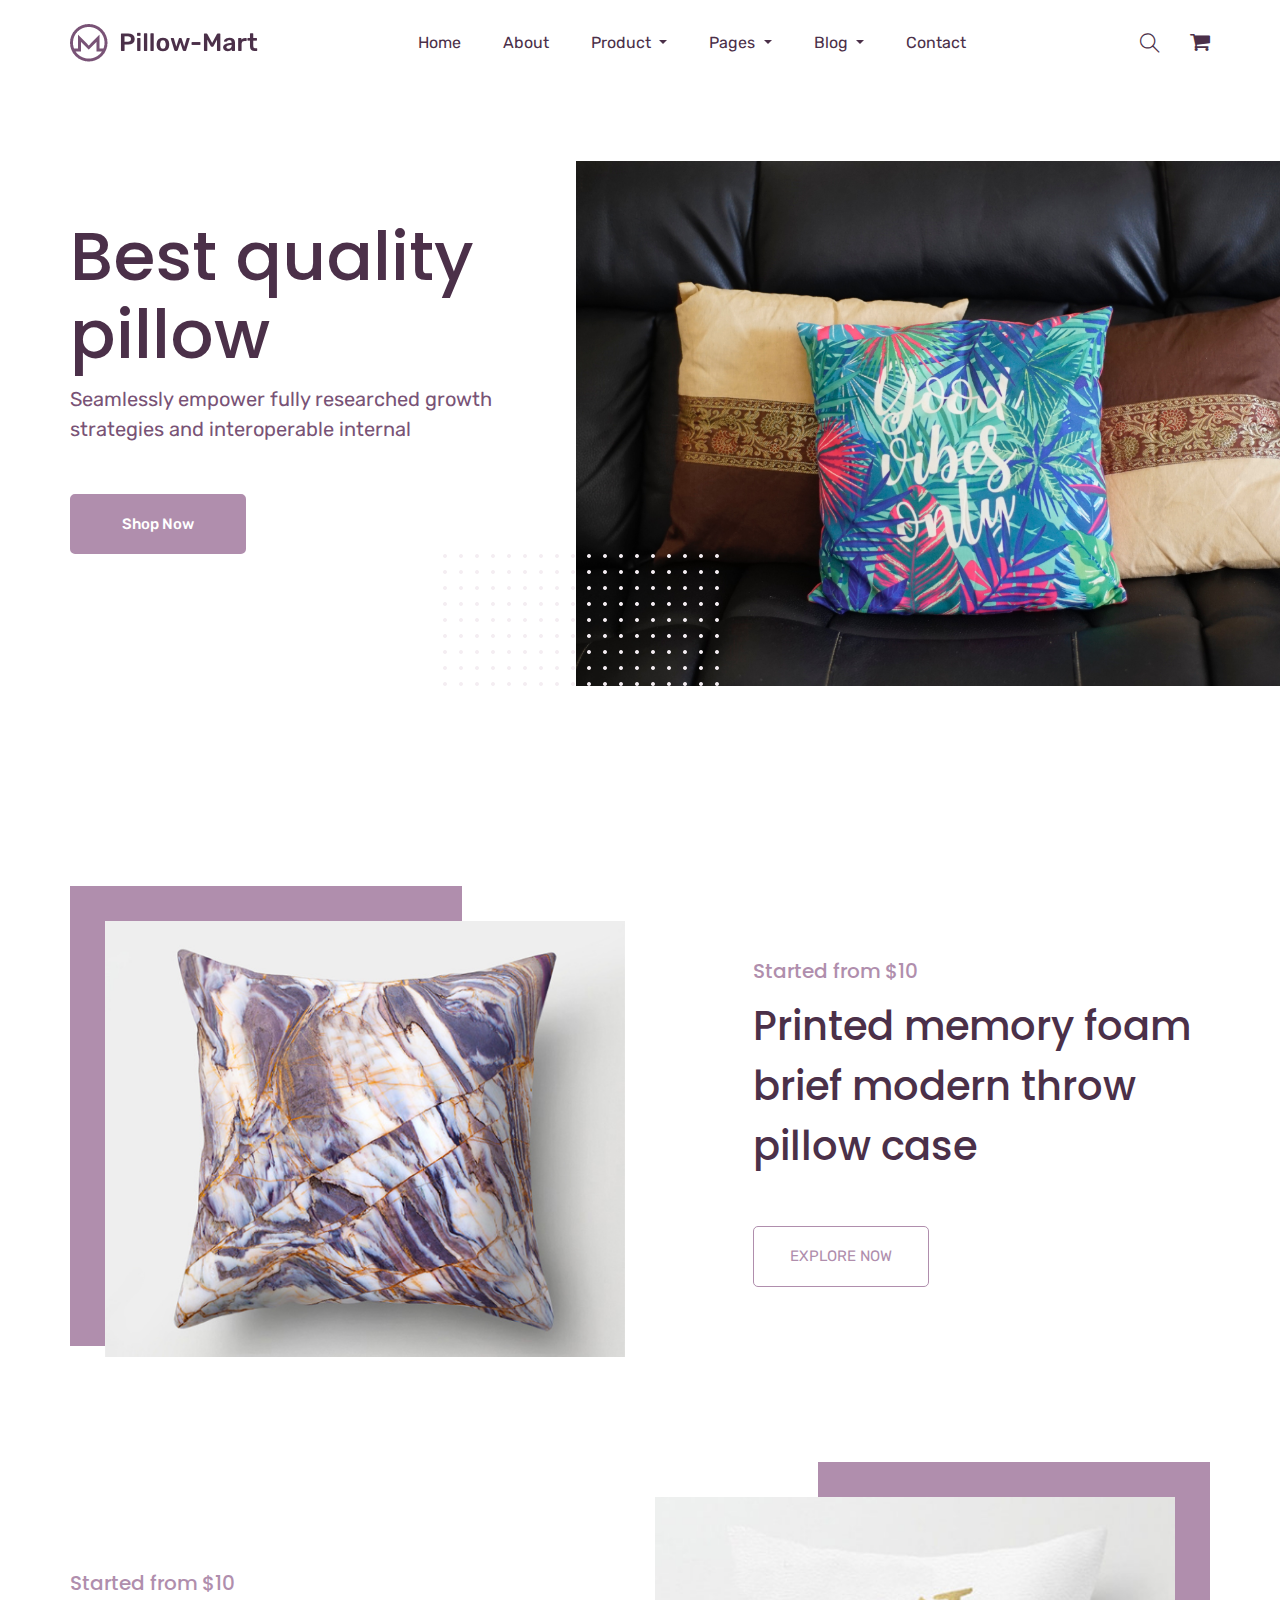
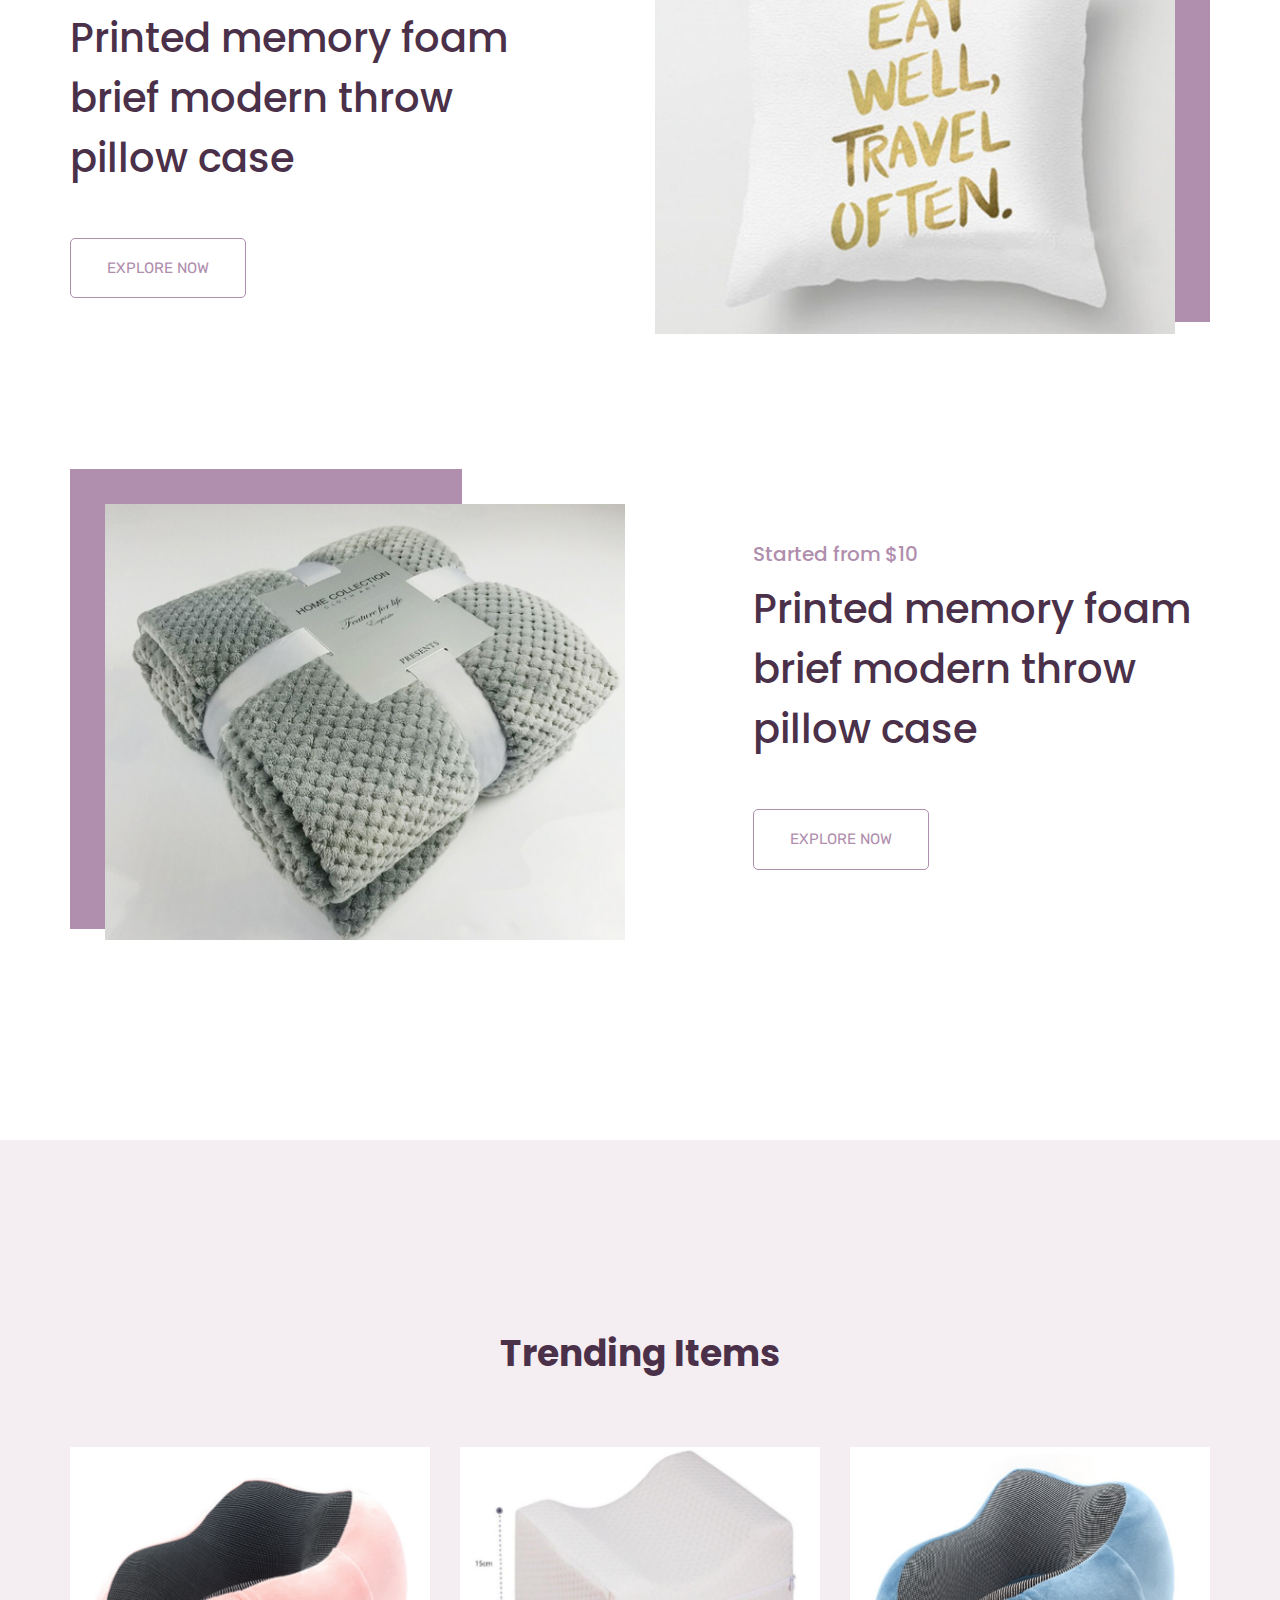
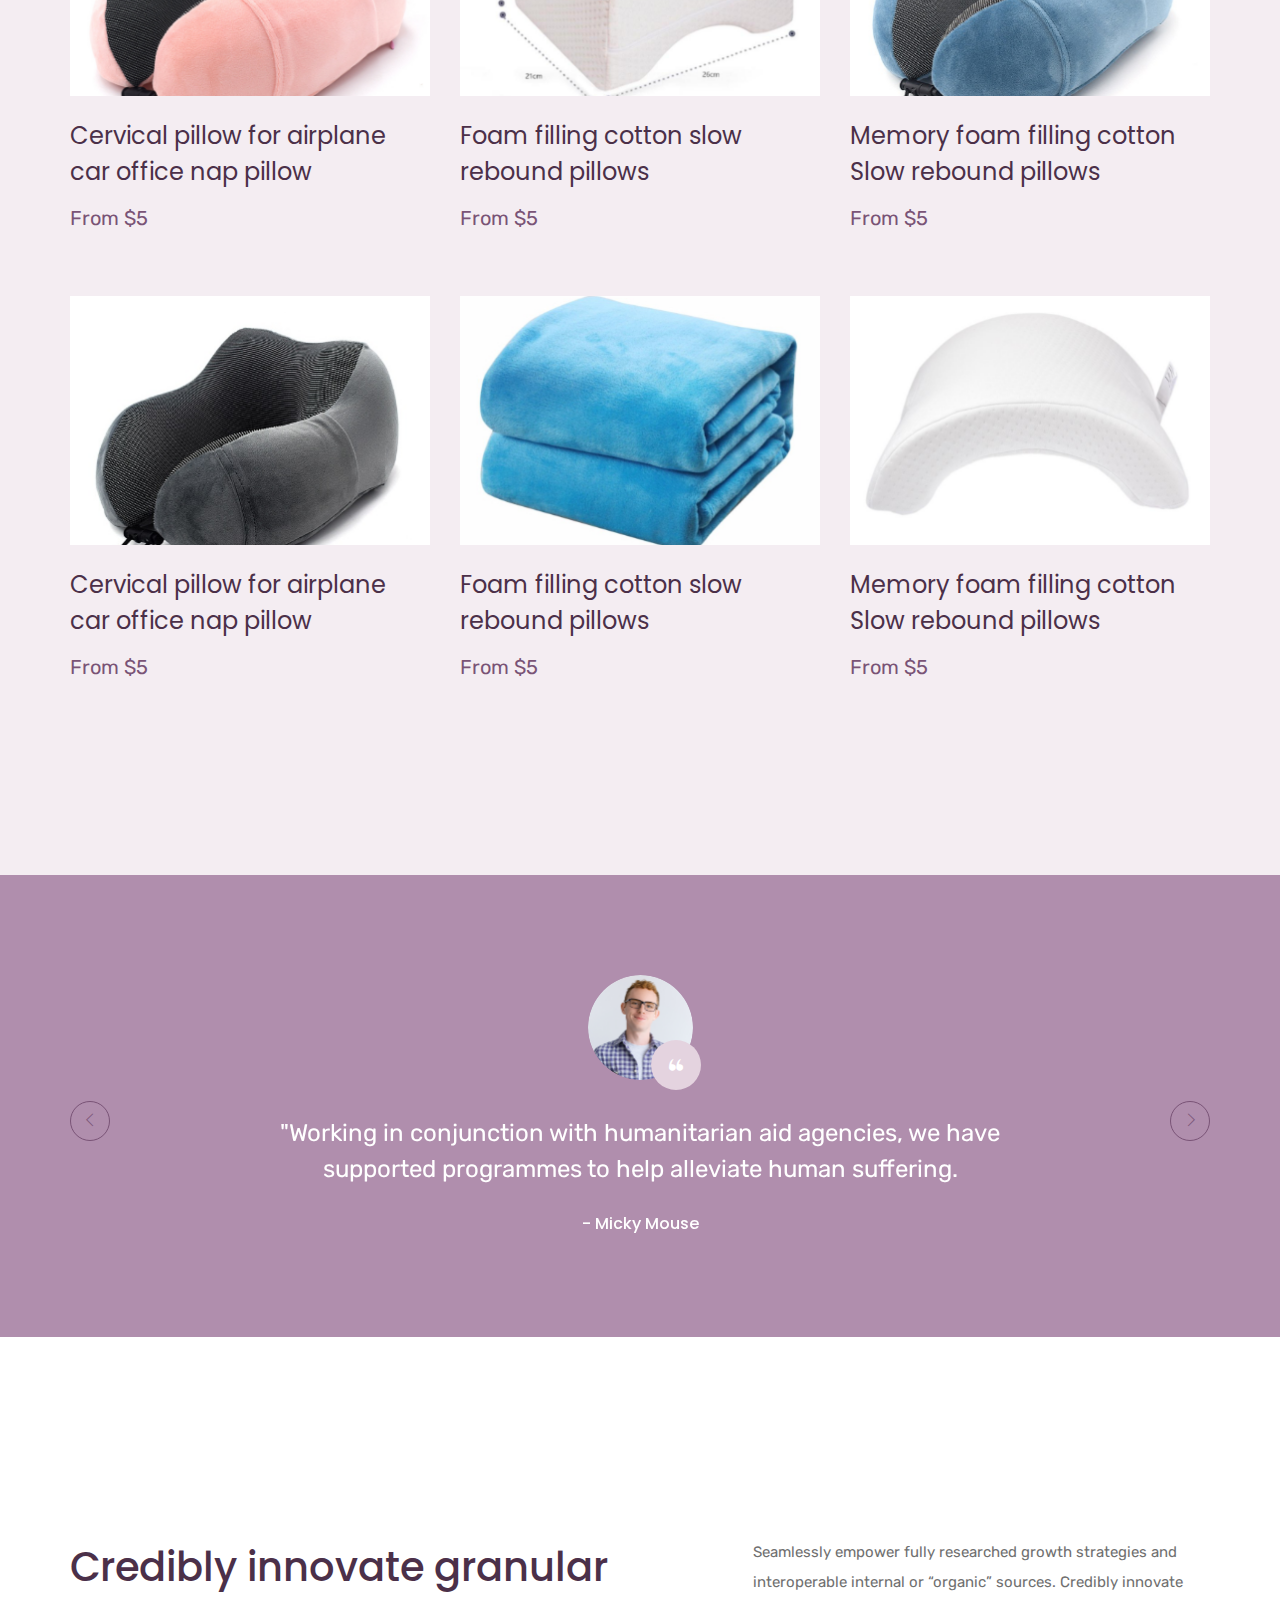
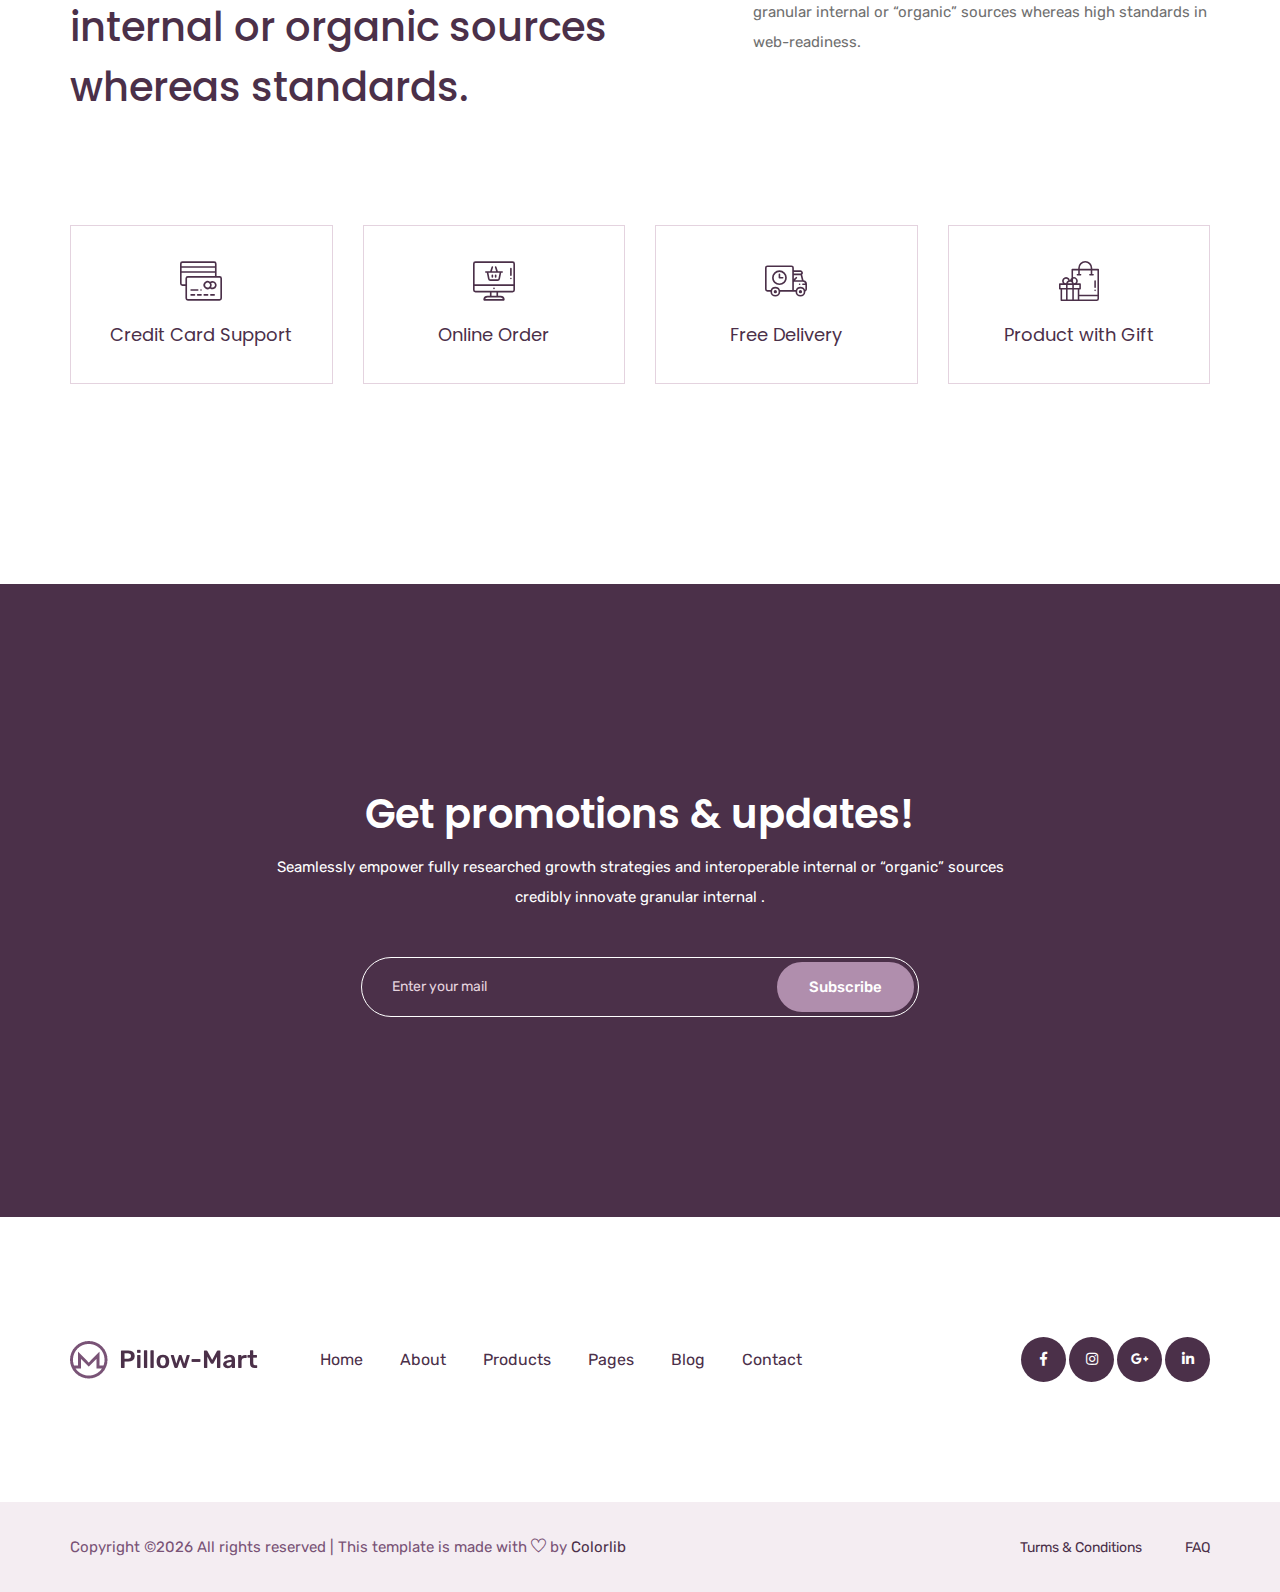
==== index.html @ 35aacd4d "progress 1" ====
<!doctype html>
<html lang="zxx">

<head>
    <!-- Required meta tags -->
    <meta charset="utf-8">
    <meta name="viewport" content="width=device-width, initial-scale=1, shrink-to-fit=no">
    <title>pillloMart</title>
    <link rel="icon" href="img/favicon.png">
    <!-- Bootstrap CSS -->
    <link rel="stylesheet" href="css/bootstrap.min.css">
    <!-- animate CSS -->
    <link rel="stylesheet" href="css/animate.css">
    <!-- owl carousel CSS -->
    <link rel="stylesheet" href="css/owl.carousel.min.css">
    <!-- font awesome CSS -->
    <link rel="stylesheet" href="css/all.css">
    <!-- flaticon CSS -->
    <link rel="stylesheet" href="css/flaticon.css">
    <link rel="stylesheet" href="css/themify-icons.css">
    <!-- font awesome CSS -->
    <link rel="stylesheet" href="css/magnific-popup.css">
    <!-- swiper CSS -->
    <link rel="stylesheet" href="css/slick.css">
    <!-- style CSS -->
    <link rel="stylesheet" href="css/style.css">
</head>

<body>
    <!--::header part start::-->
    <header class="main_menu home_menu">
        <div class="container">
            <div class="row align-items-center justify-content-center">
                <div class="col-lg-12">
                    <nav class="navbar navbar-expand-lg navbar-light">
                        <a class="navbar-brand" href="index.html"> <img src="img/logo.png" alt="logo"> </a>
                        <button class="navbar-toggler" type="button" data-toggle="collapse"
                            data-target="#navbarSupportedContent" aria-controls="navbarSupportedContent"
                            aria-expanded="false" aria-label="Toggle navigation">
                            <span class="menu_icon"><i class="fas fa-bars"></i></span>
                        </button>

                        <div class="collapse navbar-collapse main-menu-item" id="navbarSupportedContent">
                            <ul class="navbar-nav">
                                <li class="nav-item">
                                    <a class="nav-link" href="index.html">Home</a>
                                </li>
                                <li class="nav-item">
                                    <a class="nav-link" href="about.html">about</a>
                                </li>
                                <li class="nav-item dropdown">
                                    <a class="nav-link dropdown-toggle" href="blog.html" id="navbarDropdown_1"
                                        role="button" data-toggle="dropdown" aria-haspopup="true" aria-expanded="false">
                                        product
                                    </a>
                                    <div class="dropdown-menu" aria-labelledby="navbarDropdown_1">
                                        <a class="dropdown-item" href="product_list.html"> product list</a>
                                        <a class="dropdown-item" href="single-product.html">product details</a>
                                        
                                    </div>
                                </li>
                                <li class="nav-item dropdown">
                                    <a class="nav-link dropdown-toggle" href="blog.html" id="navbarDropdown_3"
                                        role="button" data-toggle="dropdown" aria-haspopup="true" aria-expanded="false">
                                        pages
                                    </a>
                                    <div class="dropdown-menu" aria-labelledby="navbarDropdown_2">
                                        <a class="dropdown-item" href="login.html"> 
                                            login
                                            
                                        </a>
                                        <a class="dropdown-item" href="checkout.html">product checkout</a>
                                        <a class="dropdown-item" href="cart.html">shopping cart</a>
                                        <a class="dropdown-item" href="confirmation.html">confirmation</a>
                                        <a class="dropdown-item" href="elements.html">elements</a>
                                    </div>
                                </li>
                                
                                <li class="nav-item dropdown">
                                    <a class="nav-link dropdown-toggle" href="blog.html" id="navbarDropdown_2"
                                        role="button" data-toggle="dropdown" aria-haspopup="true" aria-expanded="false">
                                        blog
                                    </a>
                                    <div class="dropdown-menu" aria-labelledby="navbarDropdown_2">
                                        <a class="dropdown-item" href="blog.html"> blog</a>
                                        <a class="dropdown-item" href="single-blog.html">Single blog</a>
                                    </div>
                                </li>
                                
                                <li class="nav-item">
                                    <a class="nav-link" href="contact.html">Contact</a>
                                </li>
                            </ul>
                        </div>
                        <div class="hearer_icon d-flex align-items-center">
                            <a id="search_1" href="javascript:void(0)"><i class="ti-search"></i></a>
                            <a href="cart.html">
                                <i class="flaticon-shopping-cart-black-shape"></i>
                            </a>
                        </div>
                    </nav>
                </div>
            </div>
        </div>
        <div class="search_input" id="search_input_box">
            <div class="container ">
                <form class="d-flex justify-content-between search-inner">
                    <input type="text" class="form-control" id="search_input" placeholder="Search Here">
                    <button type="submit" class="btn"></button>
                    <span class="ti-close" id="close_search" title="Close Search"></span>
                </form>
            </div>
        </div>
    </header>
    <!-- Header part end-->

    <!-- banner part start-->
    <section class="banner_part">
        <div class="container">
            <div class="row align-items-center">
                <div class="col-md-5">
                    <div class="banner_text">
                        <div class="banner_text_iner">
                            <h1>Best quality
                                pillow</h1>
                            <p>Seamlessly empower fully researched 
                                growth strategies and interoperable internal</p>
                            <a href="product_list.html" class="btn_1">shop now</a>
                        </div>
                    </div>
                </div>
            </div>
        </div>
        <div class="banner_img">
            <img src="img/banner.png" alt="#" class="img-fluid">
            <img src="img/banner_pattern.png " alt="#" class="pattern_img img-fluid">
        </div>
    </section>
    <!-- banner part start-->

    <!-- product list start-->
    <section class="single_product_list">
        <div class="container">
            <div class="row">
                <div class="col-lg-12">
                    <div class="single_product_iner">
                        <div class="row align-items-center justify-content-between">
                            <div class="col-lg-6 col-sm-6">
                                <div class="single_product_img">
                                    <img src="img/single_product_1.png" class="img-fluid" alt="#">
                                    <img src="img/product_overlay.png" alt="#" class="product_overlay img-fluid">
                                </div>
                            </div>
                            <div class="col-lg-5 col-sm-6">
                                <div class="single_product_content">
                                    <h5>Started from $10</h5>
                                    <h2> <a href="single-product.html">Printed memory foam 
                                        brief modern throw 
                                        pillow case</a> </h2>
                                    <a href="product_list.html" class="btn_3">Explore Now</a>
                                </div>
                            </div>
                        </div>
                    </div>
                    <div class="single_product_iner">
                        <div class="row align-items-center justify-content-between">
                            <div class="col-lg-6 col-sm-6">
                                <div class="single_product_img">
                                    <img src="img/single_product_2.png" class="img-fluid" alt="#">
                                    <img src="img/product_overlay.png" alt="#" class="product_overlay img-fluid">
                                </div>
                            </div>
                            <div class="col-lg-5 col-sm-6">
                                <div class="single_product_content">
                                    <h5>Started from $10</h5>
                                    <h2> <a href="single-product.html">Printed memory foam 
                                        brief modern throw 
                                        pillow case</a> </h2>
                                    <a href="product_list.html" class="btn_3">Explore Now</a>
                                </div>
                            </div>
                        </div>
                    </div>
                    <div class="single_product_iner">
                        <div class="row align-items-center justify-content-between">
                            <div class="col-lg-6 col-sm-6">
                                <div class="single_product_img">
                                    <img src="img/single_product_3.png" class="img-fluid" alt="#">
                                    <img src="img/product_overlay.png" alt="#" class="product_overlay img-fluid">
                                </div>
                            </div>
                            <div class="col-lg-5 col-sm-6">
                                <div class="single_product_content">
                                    <h5>Started from $10</h5>
                                    <h2> <a href="single-product.html">Printed memory foam 
                                            brief modern throw 
                                            pillow case</a> </h2>
                                    <a href="product_list.html" class="btn_3">Explore Now</a>
                                </div>
                            </div>
                        </div>
                    </div>
                </div>
            </div>
        </div>
    </section>
    <!-- product list end-->


    <!-- trending item start-->
    <section class="trending_items">
        <div class="container">
            <div class="row">
                <div class="col-lg-12">
                    <div class="section_tittle text-center">
                        <h2>Trending Items</h2>
                    </div>
                </div>
            </div>
            <div class="row">
                <div class="col-lg-4 col-sm-6">
                    <div class="single_product_item">
                        <div class="single_product_item_thumb">
                            <img src="img/tranding_item/tranding_item_1.png" alt="#" class="img-fluid">
                        </div>
                        <h3> <a href="single-product.html">Cervical pillow for airplane
                        car office nap pillow</a> </h3>
                        <p>From $5</p>
                    </div>
                </div>
                <div class="col-lg-4 col-sm-6">
                    <div class="single_product_item">
                        <img src="img/tranding_item/tranding_item_2.png" alt="#" class="img-fluid">
                        <h3> <a href="single-product.html">Foam filling cotton slow rebound pillows</a> </h3>
                        <p>From $5</p>
                    </div>
                </div>
                <div class="col-lg-4 col-sm-6">
                    <div class="single_product_item">
                        <img src="img/tranding_item/tranding_item_3.png" alt="#" class="img-fluid">
                        <h3> <a href="single-product.html">Memory foam filling cotton Slow rebound pillows</a> </h3>
                        <p>From $5</p>
                    </div>
                </div>
                <div class="col-lg-4 col-sm-6">
                    <div class="single_product_item">
                        <img src="img/tranding_item/tranding_item_4.png" alt="#" class="img-fluid">
                        <h3> <a href="single-product.html">Cervical pillow for airplane
                        car office nap pillow</a> </h3>
                        <p>From $5</p>
                    </div>
                </div>
                <div class="col-lg-4 col-sm-6">
                    <div class="single_product_item">
                        <img src="img/tranding_item/tranding_item_5.png" alt="#" class="img-fluid">
                        <h3> <a href="single-product.html">Foam filling cotton slow rebound pillows</a> </h3>
                        <p>From $5</p>
                    </div>
                </div>
                <div class="col-lg-4 col-sm-6">
                    <div class="single_product_item">
                        <img src="img/tranding_item/tranding_item_6.png" alt="#" class="img-fluid">
                        <h3> <a href="single-product.html">Memory foam filling cotton Slow rebound pillows</a> </h3>
                        <p>From $5</p>
                    </div>
                </div>
            </div>
        </div>
    </section>
    <!-- trending item end-->

    <!-- client review part here -->
    <section class="client_review">
        <div class="container">
            <div class="row justify-content-center">
                <div class="col-lg-8">
                    <div class="client_review_slider owl-carousel">
                        <div class="single_client_review">
                            <div class="client_img">
                                <img src="img/client.png" alt="#">
                            </div>
                            <p>"Working in conjunction with humanitarian aid agencies, we have supported programmes to help alleviate human suffering.</p>
                            <h5>- Micky Mouse</h5>
                        </div>
                        <div class="single_client_review">
                            <div class="client_img">
                                <img src="img/client_1.png" alt="#">
                            </div>
                            <p>"Working in conjunction with humanitarian aid agencies, we have supported programmes to help alleviate human suffering.</p>
                            <h5>- Micky Mouse</h5>
                        </div>
                        <div class="single_client_review">
                            <div class="client_img">
                                <img src="img/client_2.png" alt="#">
                            </div>
                            <p>"Working in conjunction with humanitarian aid agencies, we have supported programmes to help alleviate human suffering.</p>
                            <h5>- Micky Mouse</h5>
                        </div>
                    </div>
                </div>
            </div>
        </div>
    </section>
    <!-- client review part end -->


    <!-- feature part here -->
    <section class="feature_part section_padding">
        <div class="container">
            <div class="row justify-content-between">
                <div class="col-lg-6">
                    <div class="feature_part_tittle">
                        <h3>Credibly innovate granular
                        internal or organic sources
                        whereas standards.</h3>
                    </div>
                </div>
                <div class="col-lg-5">
                    <div class="feature_part_content">
                        <p>Seamlessly empower fully researched growth strategies and interoperable internal or “organic” sources. Credibly innovate granular internal or “organic” sources whereas high standards in web-readiness.</p>
                    </div>
                </div>
            </div>
            <div class="row justify-content-center">
                <div class="col-lg-3 col-sm-6">
                    <div class="single_feature_part">
                        <img src="img/icon/feature_icon_1.svg" alt="#">
                        <h4>Credit Card Support</h4>
                    </div>
                </div>
                <div class="col-lg-3 col-sm-6">
                    <div class="single_feature_part">
                        <img src="img/icon/feature_icon_2.svg" alt="#">
                        <h4>Online Order</h4>
                    </div>
                </div>
                <div class="col-lg-3 col-sm-6">
                    <div class="single_feature_part">
                        <img src="img/icon/feature_icon_3.svg" alt="#">
                        <h4>Free Delivery</h4>
                    </div>
                </div>
                <div class="col-lg-3 col-sm-6">
                    <div class="single_feature_part">
                        <img src="img/icon/feature_icon_4.svg" alt="#">
                        <h4>Product with Gift</h4>
                    </div>
                </div>
            </div>
        </div>
    </section>
    <!-- feature part end -->

    <!-- subscribe part here -->
    <section class="subscribe_part section_padding">
        <div class="container">
            <div class="row justify-content-center">
                <div class="col-lg-8">
                    <div class="subscribe_part_content">
                        <h2>Get promotions & updates!</h2>
                        <p>Seamlessly empower fully researched growth strategies and interoperable internal or “organic” sources credibly innovate granular internal .</p>
                        <div class="subscribe_form">
                            <input type="email" placeholder="Enter your mail">
                            <a href="#" class="btn_1">Subscribe</a>
                        </div>
                    </div>
                </div>
            </div>
        </div>
    </section>
    <!-- subscribe part end -->

    <!--::footer_part start::-->
    <footer class="footer_part">
        <div class="footer_iner">
            <div class="container">
                <div class="row justify-content-between align-items-center">
                    <div class="col-lg-8">
                        <div class="footer_menu">
                            <div class="footer_logo">
                                <a href="index.html"><img src="img/logo.png" alt="#"></a>
                            </div>
                            <div class="footer_menu_item">
                                <a href="index.html">Home</a>
                                <a href="about.html">About</a>
                                <a href="product_list.html">Products</a>
                                <a href="#">Pages</a>
                                <a href="blog.html">Blog</a>
                                <a href="contact.html">Contact</a>
                            </div>
                        </div>
                    </div>
                    <div class="col-lg-4">
                        <div class="social_icon">
                            <a href="#"><i class="fab fa-facebook-f"></i></a>
                            <a href="#"><i class="fab fa-instagram"></i></a>
                            <a href="#"><i class="fab fa-google-plus-g"></i></a>
                            <a href="#"><i class="fab fa-linkedin-in"></i></a>
                        </div>
                    </div>
                </div>
            </div>
        </div>
        
        <div class="copyright_part">
            <div class="container">
                <div class="row ">
                    <div class="col-lg-12">
                        <div class="copyright_text">
                            <P><!-- Link back to Colorlib can't be removed. Template is licensed under CC BY 3.0. -->
Copyright &copy;<script>document.write(new Date().getFullYear());</script> All rights reserved | This template is made with <i class="ti-heart" aria-hidden="true"></i> by <a href="https://colorlib.com" target="_blank">Colorlib</a>
<!-- Link back to Colorlib can't be removed. Template is licensed under CC BY 3.0. --></P>
                            <div class="copyright_link">
                                <a href="#">Turms & Conditions</a>
                                <a href="#">FAQ</a>
                            </div>
                        </div>
                    </div>
                </div>
            </div>
        </div>
    </footer>
    <!--::footer_part end::-->

    <!-- jquery plugins here-->
    <script src="js/jquery-1.12.1.min.js"></script>
    <!-- popper js -->
    <script src="js/popper.min.js"></script>
    <!-- bootstrap js -->
    <script src="js/bootstrap.min.js"></script>
    <!-- magnific popup js -->
    <script src="js/jquery.magnific-popup.js"></script>
    <!-- carousel js -->
    <script src="js/owl.carousel.min.js"></script>
    <script src="js/jquery.nice-select.min.js"></script>
    <!-- slick js -->
    <script src="js/slick.min.js"></script>
    <script src="js/jquery.counterup.min.js"></script>
    <script src="js/waypoints.min.js"></script>
    <script src="js/contact.js"></script>
    <script src="js/jquery.ajaxchimp.min.js"></script>
    <script src="js/jquery.form.js"></script>
    <script src="js/jquery.validate.min.js"></script>
    <script src="js/mail-script.js"></script>
    <!-- custom js -->
    <script src="js/custom.js"></script>
</body>

</html>
---- css/flaticon.css ----
/*
  	Flaticon icon font: Flaticon
  	Creation date: 30/12/2019 07:11
  	*/

@font-face {
  font-family: "Flaticon";
  src: url("../fonts/Flaticon.eot");
  src: url("../fonts/Flaticon.eot?#iefix") format("embedded-opentype"),
       url("../fonts/Flaticon.woff2") format("woff2"),
       url("../fonts/Flaticon.woff") format("woff"),
       url("../fonts/Flaticon.ttf") format("truetype"),
       url("../fonts/Flaticon.svg#Flaticon") format("svg");
  font-weight: normal;
  font-style: normal;
}

@media screen and (-webkit-min-device-pixel-ratio:0) {
  @font-face {
    font-family: "Flaticon";
    src: url("./Flaticon.svg#Flaticon") format("svg");
  }
}

[class^="flaticon-"]:before, [class*=" flaticon-"]:before,
[class^="flaticon-"]:after, [class*=" flaticon-"]:after {   
  font-family: Flaticon;
  font-style: normal;
}

.flaticon-quote:before { content: "\f100"; }
.flaticon-shopping-cart-black-shape:before { content: "\f101"; }
---- css/themify-icons.css ----
@font-face {
	font-family: 'themify';
	src:url('../fonts/themify.eot?-fvbane');
	src:url('../fonts/themify.eot?#iefix-fvbane') format('embedded-opentype'),
		url('../fonts/themify.woff?-fvbane') format('woff'),
		url('../fonts/themify.ttf?-fvbane') format('truetype'),
		url('../fonts/themify.svg?-fvbane#themify') format('svg');
	font-weight: normal;
	font-style: normal;
}

[class^="ti-"], [class*=" ti-"] {
	font-family: 'themify';
	speak: none;
	font-style: normal;
	font-weight: normal;
	font-variant: normal;
	text-transform: none;
	line-height: 1;

	/* Better Font Rendering =========== */
	-webkit-font-smoothing: antialiased;
	-moz-osx-font-smoothing: grayscale;
}

.ti-wand:before {
	content: "\e600";
}
.ti-volume:before {
	content: "\e601";
}
.ti-user:before {
	content: "\e602";
}
.ti-unlock:before {
	content: "\e603";
}
.ti-unlink:before {
	content: "\e604";
}
.ti-trash:before {
	content: "\e605";
}
.ti-thought:before {
	content: "\e606";
}
.ti-target:before {
	content: "\e607";
}
.ti-tag:before {
	content: "\e608";
}
.ti-tablet:before {
	content: "\e609";
}
.ti-star:before {
	content: "\e60a";
}
.ti-spray:before {
	content: "\e60b";
}
.ti-signal:before {
	content: "\e60c";
}
.ti-shopping-cart:before {
	content: "\e60d";
}
.ti-shopping-cart-full:before {
	content: "\e60e";
}
.ti-settings:before {
	content: "\e60f";
}
.ti-search:before {
	content: "\e610";
}
.ti-zoom-in:before {
	content: "\e611";
}
.ti-zoom-out:before {
	content: "\e612";
}
.ti-cut:before {
	content: "\e613";
}
.ti-ruler:before {
	content: "\e614";
}
.ti-ruler-pencil:before {
	content: "\e615";
}
.ti-ruler-alt:before {
	content: "\e616";
}
.ti-bookmark:before {
	content: "\e617";
}
.ti-bookmark-alt:before {
	content: "\e618";
}
.ti-reload:before {
	content: "\e619";
}
.ti-plus:before {
	content: "\e61a";
}
.ti-pin:before {
	content: "\e61b";
}
.ti-pencil:before {
	content: "\e61c";
}
.ti-pencil-alt:before {
	content: "\e61d";
}
.ti-paint-roller:before {
	content: "\e61e";
}
.ti-paint-bucket:before {
	content: "\e61f";
}
.ti-na:before {
	content: "\e620";
}
.ti-mobile:before {
	content: "\e621";
}
.ti-minus:before {
	content: "\e622";
}
.ti-medall:before {
	content: "\e623";
}
.ti-medall-alt:before {
	content: "\e624";
}
.ti-marker:before {
	content: "\e625";
}
.ti-marker-alt:before {
	content: "\e626";
}
.ti-arrow-up:before {
	content: "\e627";
}
.ti-arrow-right:before {
	content: "\e628";
}
.ti-arrow-left:before {
	content: "\e629";
}
.ti-arrow-down:before {
	content: "\e62a";
}
.ti-lock:before {
	content: "\e62b";
}
.ti-location-arrow:before {
	content: "\e62c";
}
.ti-link:before {
	content: "\e62d";
}
.ti-layout:before {
	content: "\e62e";
}
.ti-layers:before {
	content: "\e62f";
}
.ti-layers-alt:before {
	content: "\e630";
}
.ti-key:before {
	content: "\e631";
}
.ti-import:before {
	content: "\e632";
}
.ti-image:before {
	content: "\e633";
}
.ti-heart:before {
	content: "\e634";
}
.ti-heart-broken:before {
	content: "\e635";
}
.ti-hand-stop:before {
	content: "\e636";
}
.ti-hand-open:before {
	content: "\e637";
}
.ti-hand-drag:before {
	content: "\e638";
}
.ti-folder:before {
	content: "\e639";
}
.ti-flag:before {
	content: "\e63a";
}
.ti-flag-alt:before {
	content: "\e63b";
}
.ti-flag-alt-2:before {
	content: "\e63c";
}
.ti-eye:before {
	content: "\e63d";
}
.ti-export:before {
	content: "\e63e";
}
.ti-exchange-vertical:before {
	content: "\e63f";
}
.ti-desktop:before {
	content: "\e640";
}
.ti-cup:before {
	content: "\e641";
}
.ti-crown:before {
	content: "\e642";
}
.ti-comments:before {
	content: "\e643";
}
.ti-comment:before {
	content: "\e644";
}
.ti-comment-alt:before {
	content: "\e645";
}
.ti-close:before {
	content: "\e646";
}
.ti-clip:before {
	content: "\e647";
}
.ti-angle-up:before {
	content: "\e648";
}
.ti-angle-right:before {
	content: "\e649";
}
.ti-angle-left:before {
	content: "\e64a";
}
.ti-angle-down:before {
	content: "\e64b";
}
.ti-check:before {
	content: "\e64c";
}
.ti-check-box:before {
	content: "\e64d";
}
.ti-camera:before {
	content: "\e64e";
}
.ti-announcement:before {
	content: "\e64f";
}
.ti-brush:before {
	content: "\e650";
}
.ti-briefcase:before {
	content: "\e651";
}
.ti-bolt:before {
	content: "\e652";
}
.ti-bolt-alt:before {
	content: "\e653";
}
.ti-blackboard:before {
	content: "\e654";
}
.ti-bag:before {
	content: "\e655";
}
.ti-move:before {
	content: "\e656";
}
.ti-arrows-vertical:before {
	content: "\e657";
}
.ti-arrows-horizontal:before {
	content: "\e658";
}
.ti-fullscreen:before {
	content: "\e659";
}
.ti-arrow-top-right:before {
	content: "\e65a";
}
.ti-arrow-top-left:before {
	content: "\e65b";
}
.ti-arrow-circle-up:before {
	content: "\e65c";
}
.ti-arrow-circle-right:before {
	content: "\e65d";
}
.ti-arrow-circle-left:before {
	content: "\e65e";
}
.ti-arrow-circle-down:before {
	content: "\e65f";
}
.ti-angle-double-up:before {
	content: "\e660";
}
.ti-angle-double-right:before {
	content: "\e661";
}
.ti-angle-double-left:before {
	content: "\e662";
}
.ti-angle-double-down:before {
	content: "\e663";
}
.ti-zip:before {
	content: "\e664";
}
.ti-world:before {
	content: "\e665";
}
.ti-wheelchair:before {
	content: "\e666";
}
.ti-view-list:before {
	content: "\e667";
}
.ti-view-list-alt:before {
	content: "\e668";
}
.ti-view-grid:before {
	content: "\e669";
}
.ti-uppercase:before {
	content: "\e66a";
}
.ti-upload:before {
	content: "\e66b";
}
.ti-underline:before {
	content: "\e66c";
}
.ti-truck:before {
	content: "\e66d";
}
.ti-timer:before {
	content: "\e66e";
}
.ti-ticket:before {
	content: "\e66f";
}
.ti-thumb-up:before {
	content: "\e670";
}
.ti-thumb-down:before {
	content: "\e671";
}
.ti-text:before {
	content: "\e672";
}
.ti-stats-up:before {
	content: "\e673";
}
.ti-stats-down:before {
	content: "\e674";
}
.ti-split-v:before {
	content: "\e675";
}
.ti-split-h:before {
	content: "\e676";
}
.ti-smallcap:before {
	content: "\e677";
}
.ti-shine:before {
	content: "\e678";
}
.ti-shift-right:before {
	content: "\e679";
}
.ti-shift-left:before {
	content: "\e67a";
}
.ti-shield:before {
	content: "\e67b";
}
.ti-notepad:before {
	content: "\e67c";
}
.ti-server:before {
	content: "\e67d";
}
.ti-quote-right:before {
	content: "\e67e";
}
.ti-quote-left:before {
	content: "\e67f";
}
.ti-pulse:before {
	content: "\e680";
}
.ti-printer:before {
	content: "\e681";
}
.ti-power-off:before {
	content: "\e682";
}
.ti-plug:before {
	content: "\e683";
}
.ti-pie-chart:before {
	content: "\e684";
}
.ti-paragraph:before {
	content: "\e685";
}
.ti-panel:before {
	content: "\e686";
}
.ti-package:before {
	content: "\e687";
}
.ti-music:before {
	content: "\e688";
}
.ti-music-alt:before {
	content: "\e689";
}
.ti-mouse:before {
	content: "\e68a";
}
.ti-mouse-alt:before {
	content: "\e68b";
}
.ti-money:before {
	content: "\e68c";
}
.ti-microphone:before {
	content: "\e68d";
}
.ti-menu:before {
	content: "\e68e";
}
.ti-menu-alt:before {
	content: "\e68f";
}
.ti-map:before {
	content: "\e690";
}
.ti-map-alt:before {
	content: "\e691";
}
.ti-loop:before {
	content: "\e692";
}
.ti-location-pin:before {
	content: "\e693";
}
.ti-list:before {
	content: "\e694";
}
.ti-light-bulb:before {
	content: "\e695";
}
.ti-Italic:before {
	content: "\e696";
}
.ti-info:before {
	content: "\e697";
}
.ti-infinite:before {
	content: "\e698";
}
.ti-id-badge:before {
	content: "\e699";
}
.ti-hummer:before {
	content: "\e69a";
}
.ti-home:before {
	content: "\e69b";
}
.ti-help:before {
	content: "\e69c";
}
.ti-headphone:before {
	content: "\e69d";
}
.ti-harddrives:before {
	content: "\e69e";
}
.ti-harddrive:before {
	content: "\e69f";
}
.ti-gift:before {
	content: "\e6a0";
}
.ti-game:before {
	content: "\e6a1";
}
.ti-filter:before {
	content: "\e6a2";
}
.ti-files:before {
	content: "\e6a3";
}
.ti-file:before {
	content: "\e6a4";
}
.ti-eraser:before {
	content: "\e6a5";
}
.ti-envelope:before {
	content: "\e6a6";
}
.ti-download:before {
	content: "\e6a7";
}
.ti-direction:before {
	content: "\e6a8";
}
.ti-direction-alt:before {
	content: "\e6a9";
}
.ti-dashboard:before {
	content: "\e6aa";
}
.ti-control-stop:before {
	content: "\e6ab";
}
.ti-control-shuffle:before {
	content: "\e6ac";
}
.ti-control-play:before {
	content: "\e6ad";
}
.ti-control-pause:before {
	content: "\e6ae";
}
.ti-control-forward:before {
	content: "\e6af";
}
.ti-control-backward:before {
	content: "\e6b0";
}
.ti-cloud:before {
	content: "\e6b1";
}
.ti-cloud-up:before {
	content: "\e6b2";
}
.ti-cloud-down:before {
	content: "\e6b3";
}
.ti-clipboard:before {
	content: "\e6b4";
}
.ti-car:before {
	content: "\e6b5";
}
.ti-calendar:before {
	content: "\e6b6";
}
.ti-book:before {
	content: "\e6b7";
}
.ti-bell:before {
	content: "\e6b8";
}
.ti-basketball:before {
	content: "\e6b9";
}
.ti-bar-chart:before {
	content: "\e6ba";
}
.ti-bar-chart-alt:before {
	content: "\e6bb";
}
.ti-back-right:before {
	content: "\e6bc";
}
.ti-back-left:before {
	content: "\e6bd";
}
.ti-arrows-corner:before {
	content: "\e6be";
}
.ti-archive:before {
	content: "\e6bf";
}
.ti-anchor:before {
	content: "\e6c0";
}
.ti-align-right:before {
	content: "\e6c1";
}
.ti-align-left:before {
	content: "\e6c2";
}
.ti-align-justify:before {
	content: "\e6c3";
}
.ti-align-center:before {
	content: "\e6c4";
}
.ti-alert:before {
	content: "\e6c5";
}
.ti-alarm-clock:before {
	content: "\e6c6";
}
.ti-agenda:before {
	content: "\e6c7";
}
.ti-write:before {
	content: "\e6c8";
}
.ti-window:before {
	content: "\e6c9";
}
.ti-widgetized:before {
	content: "\e6ca";
}
.ti-widget:before {
	content: "\e6cb";
}
.ti-widget-alt:before {
	content: "\e6cc";
}
.ti-wallet:before {
	content: "\e6cd";
}
.ti-video-clapper:before {
	content: "\e6ce";
}
.ti-video-camera:before {
	content: "\e6cf";
}
.ti-vector:before {
	content: "\e6d0";
}
.ti-themify-logo:before {
	content: "\e6d1";
}
.ti-themify-favicon:before {
	content: "\e6d2";
}
.ti-themify-favicon-alt:before {
	content: "\e6d3";
}
.ti-support:before {
	content: "\e6d4";
}
.ti-stamp:before {
	content: "\e6d5";
}
.ti-split-v-alt:before {
	content: "\e6d6";
}
.ti-slice:before {
	content: "\e6d7";
}
.ti-shortcode:before {
	content: "\e6d8";
}
.ti-shift-right-alt:before {
	content: "\e6d9";
}
.ti-shift-left-alt:before {
	content: "\e6da";
}
.ti-ruler-alt-2:before {
	content: "\e6db";
}
.ti-receipt:before {
	content: "\e6dc";
}
.ti-pin2:before {
	content: "\e6dd";
}
.ti-pin-alt:before {
	content: "\e6de";
}
.ti-pencil-alt2:before {
	content: "\e6df";
}
.ti-palette:before {
	content: "\e6e0";
}
.ti-more:before {
	content: "\e6e1";
}
.ti-more-alt:before {
	content: "\e6e2";
}
.ti-microphone-alt:before {
	content: "\e6e3";
}
.ti-magnet:before {
	content: "\e6e4";
}
.ti-line-double:before {
	content: "\e6e5";
}
.ti-line-dotted:before {
	content: "\e6e6";
}
.ti-line-dashed:before {
	content: "\e6e7";
}
.ti-layout-width-full:before {
	content: "\e6e8";
}
.ti-layout-width-default:before {
	content: "\e6e9";
}
.ti-layout-width-default-alt:before {
	content: "\e6ea";
}
.ti-layout-tab:before {
	content: "\e6eb";
}
.ti-layout-tab-window:before {
	content: "\e6ec";
}
.ti-layout-tab-v:before {
	content: "\e6ed";
}
.ti-layout-tab-min:before {
	content: "\e6ee";
}
.ti-layout-slider:before {
	content: "\e6ef";
}
.ti-layout-slider-alt:before {
	content: "\e6f0";
}
.ti-layout-sidebar-right:before {
	content: "\e6f1";
}
.ti-layout-sidebar-none:before {
	content: "\e6f2";
}
.ti-layout-sidebar-left:before {
	content: "\e6f3";
}
.ti-layout-placeholder:before {
	content: "\e6f4";
}
.ti-layout-menu:before {
	content: "\e6f5";
}
.ti-layout-menu-v:before {
	content: "\e6f6";
}
.ti-layout-menu-separated:before {
	content: "\e6f7";
}
.ti-layout-menu-full:before {
	content: "\e6f8";
}
.ti-layout-media-right-alt:before {
	content: "\e6f9";
}
.ti-layout-media-right:before {
	content: "\e6fa";
}
.ti-layout-media-overlay:before {
	content: "\e6fb";
}
.ti-layout-media-overlay-alt:before {
	content: "\e6fc";
}
.ti-layout-media-overlay-alt-2:before {
	content: "\e6fd";
}
.ti-layout-media-left-alt:before {
	content: "\e6fe";
}
.ti-layout-media-left:before {
	content: "\e6ff";
}
.ti-layout-media-center-alt:before {
	content: "\e700";
}
.ti-layout-media-center:before {
	content: "\e701";
}
.ti-layout-list-thumb:before {
	content: "\e702";
}
.ti-layout-list-thumb-alt:before {
	content: "\e703";
}
.ti-layout-list-post:before {
	content: "\e704";
}
.ti-layout-list-large-image:before {
	content: "\e705";
}
.ti-layout-line-solid:before {
	content: "\e706";
}
.ti-layout-grid4:before {
	content: "\e707";
}
.ti-layout-grid3:before {
	content: "\e708";
}
.ti-layout-grid2:before {
	content: "\e709";
}
.ti-layout-grid2-thumb:before {
	content: "\e70a";
}
.ti-layout-cta-right:before {
	content: "\e70b";
}
.ti-layout-cta-left:before {
	content: "\e70c";
}
.ti-layout-cta-center:before {
	content: "\e70d";
}
.ti-layout-cta-btn-right:before {
	content: "\e70e";
}
.ti-layout-cta-btn-left:before {
	content: "\e70f";
}
.ti-layout-column4:before {
	content: "\e710";
}
.ti-layout-column3:before {
	content: "\e711";
}
.ti-layout-column2:before {
	content: "\e712";
}
.ti-layout-accordion-separated:before {
	content: "\e713";
}
.ti-layout-accordion-merged:before {
	content: "\e714";
}
.ti-layout-accordion-list:before {
	content: "\e715";
}
.ti-ink-pen:before {
	content: "\e716";
}
.ti-info-alt:before {
	content: "\e717";
}
.ti-help-alt:before {
	content: "\e718";
}
.ti-headphone-alt:before {
	content: "\e719";
}
.ti-hand-point-up:before {
	content: "\e71a";
}
.ti-hand-point-right:before {
	content: "\e71b";
}
.ti-hand-point-left:before {
	content: "\e71c";
}
.ti-hand-point-down:before {
	content: "\e71d";
}
.ti-gallery:before {
	content: "\e71e";
}
.ti-face-smile:before {
	content: "\e71f";
}
.ti-face-sad:before {
	content: "\e720";
}
.ti-credit-card:before {
	content: "\e721";
}
.ti-control-skip-forward:before {
	content: "\e722";
}
.ti-control-skip-backward:before {
	content: "\e723";
}
.ti-control-record:before {
	content: "\e724";
}
.ti-control-eject:before {
	content: "\e725";
}
.ti-comments-smiley:before {
	content: "\e726";
}
.ti-brush-alt:before {
	content: "\e727";
}
.ti-youtube:before {
	content: "\e728";
}
.ti-vimeo:before {
	content: "\e729";
}
.ti-twitter:before {
	content: "\e72a";
}
.ti-time:before {
	content: "\e72b";
}
.ti-tumblr:before {
	content: "\e72c";
}
.ti-skype:before {
	content: "\e72d";
}
.ti-share:before {
	content: "\e72e";
}
.ti-share-alt:before {
	content: "\e72f";
}
.ti-rocket:before {
	content: "\e730";
}
.ti-pinterest:before {
	content: "\e731";
}
.ti-new-window:before {
	content: "\e732";
}
.ti-microsoft:before {
	content: "\e733";
}
.ti-list-ol:before {
	content: "\e734";
}
.ti-linkedin:before {
	content: "\e735";
}
.ti-layout-sidebar-2:before {
	content: "\e736";
}
.ti-layout-grid4-alt:before {
	content: "\e737";
}
.ti-layout-grid3-alt:before {
	content: "\e738";
}
.ti-layout-grid2-alt:before {
	content: "\e739";
}
.ti-layout-column4-alt:before {
	content: "\e73a";
}
.ti-layout-column3-alt:before {
	content: "\e73b";
}
.ti-layout-column2-alt:before {
	content: "\e73c";
}
.ti-instagram:before {
	content: "\e73d";
}
.ti-google:before {
	content: "\e73e";
}
.ti-github:before {
	content: "\e73f";
}
.ti-flickr:before {
	content: "\e740";
}
.ti-facebook:before {
	content: "\e741";
}
.ti-dropbox:before {
	content: "\e742";
}
.ti-dribbble:before {
	content: "\e743";
}
.ti-apple:before {
	content: "\e744";
}
.ti-android:before {
	content: "\e745";
}
.ti-save:before {
	content: "\e746";
}
.ti-save-alt:before {
	content: "\e747";
}
.ti-yahoo:before {
	content: "\e748";
}
.ti-wordpress:before {
	content: "\e749";
}
.ti-vimeo-alt:before {
	content: "\e74a";
}
.ti-twitter-alt:before {
	content: "\e74b";
}
.ti-tumblr-alt:before {
	content: "\e74c";
}
.ti-trello:before {
	content: "\e74d";
}
.ti-stack-overflow:before {
	content: "\e74e";
}
.ti-soundcloud:before {
	content: "\e74f";
}
.ti-sharethis:before {
	content: "\e750";
}
.ti-sharethis-alt:before {
	content: "\e751";
}
.ti-reddit:before {
	content: "\e752";
}
.ti-pinterest-alt:before {
	content: "\e753";
}
.ti-microsoft-alt:before {
	content: "\e754";
}
.ti-linux:before {
	content: "\e755";
}
.ti-jsfiddle:before {
	content: "\e756";
}
.ti-joomla:before {
	content: "\e757";
}
.ti-html5:before {
	content: "\e758";
}
.ti-flickr-alt:before {
	content: "\e759";
}
.ti-email:before {
	content: "\e75a";
}
.ti-drupal:before {
	content: "\e75b";
}
.ti-dropbox-alt:before {
	content: "\e75c";
}
.ti-css3:before {
	content: "\e75d";
}
.ti-rss:before {
	content: "\e75e";
}
.ti-rss-alt:before {
	content: "\e75f";
}
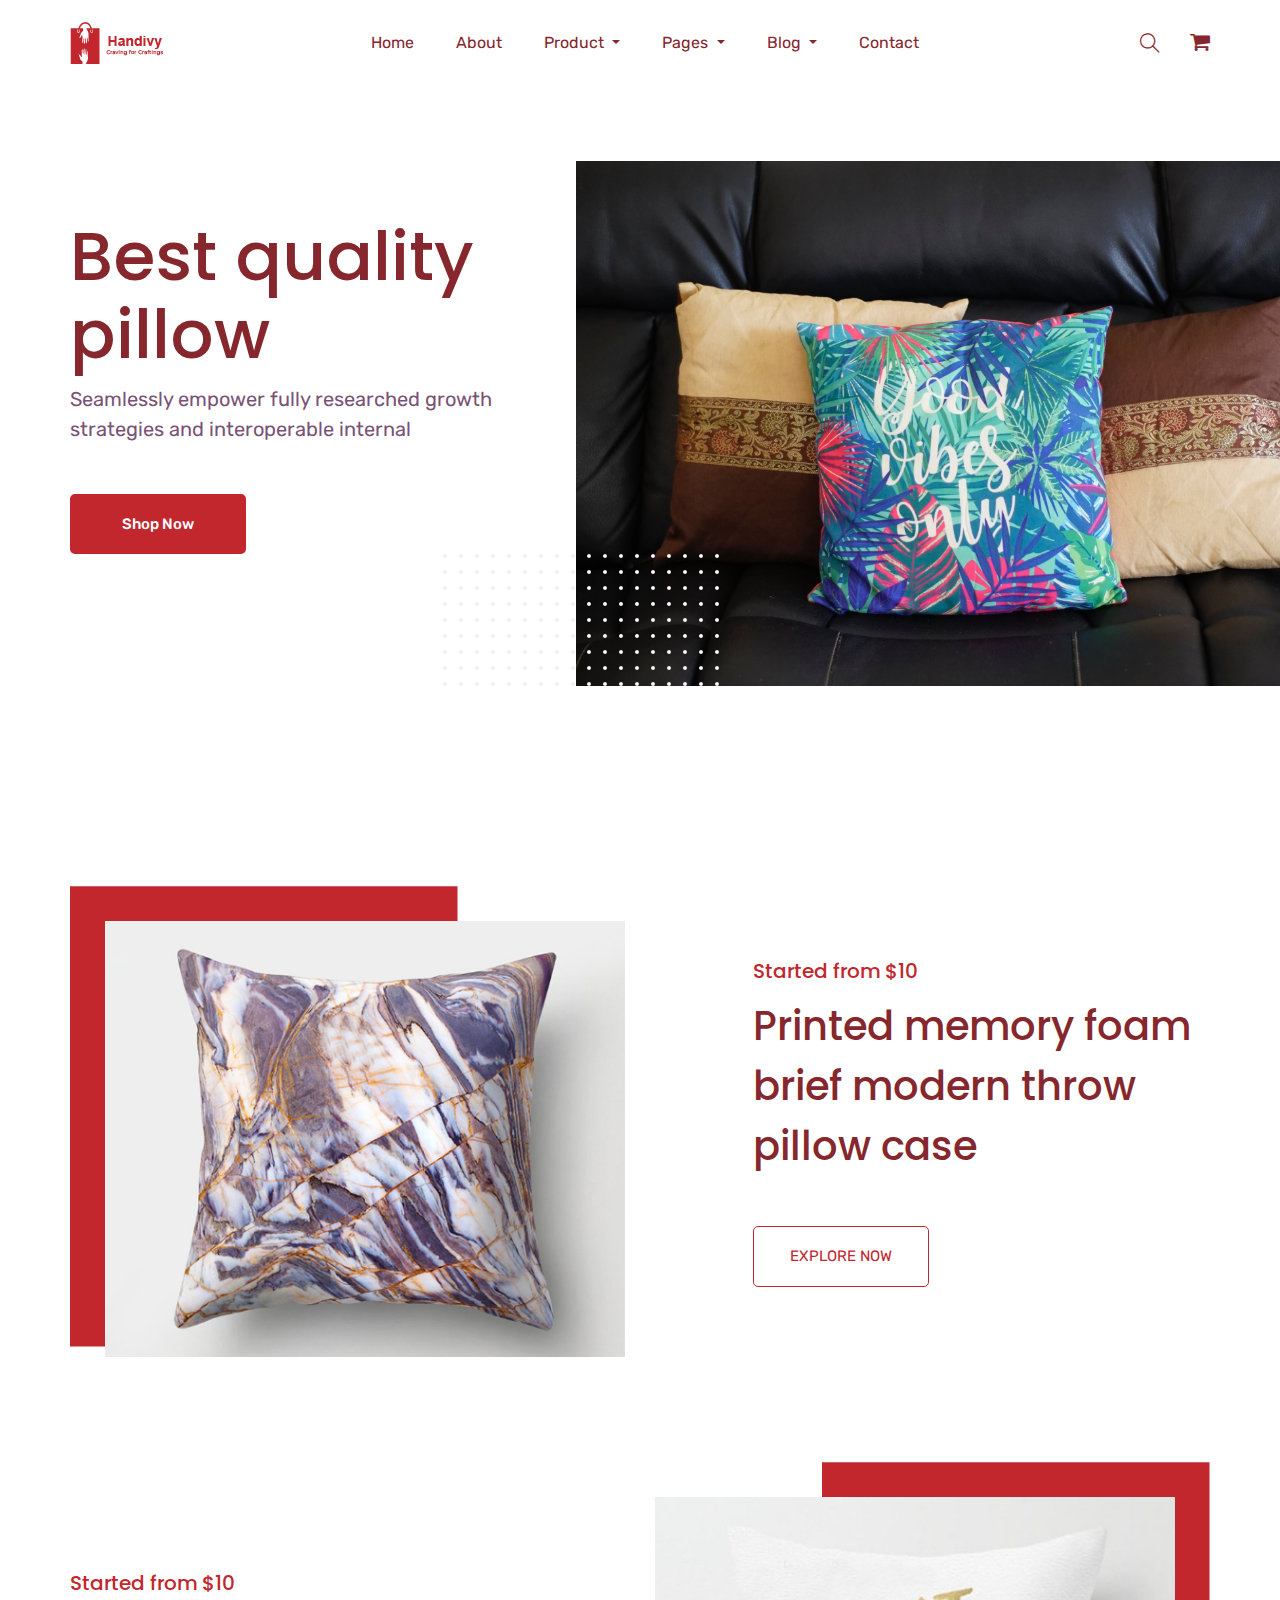
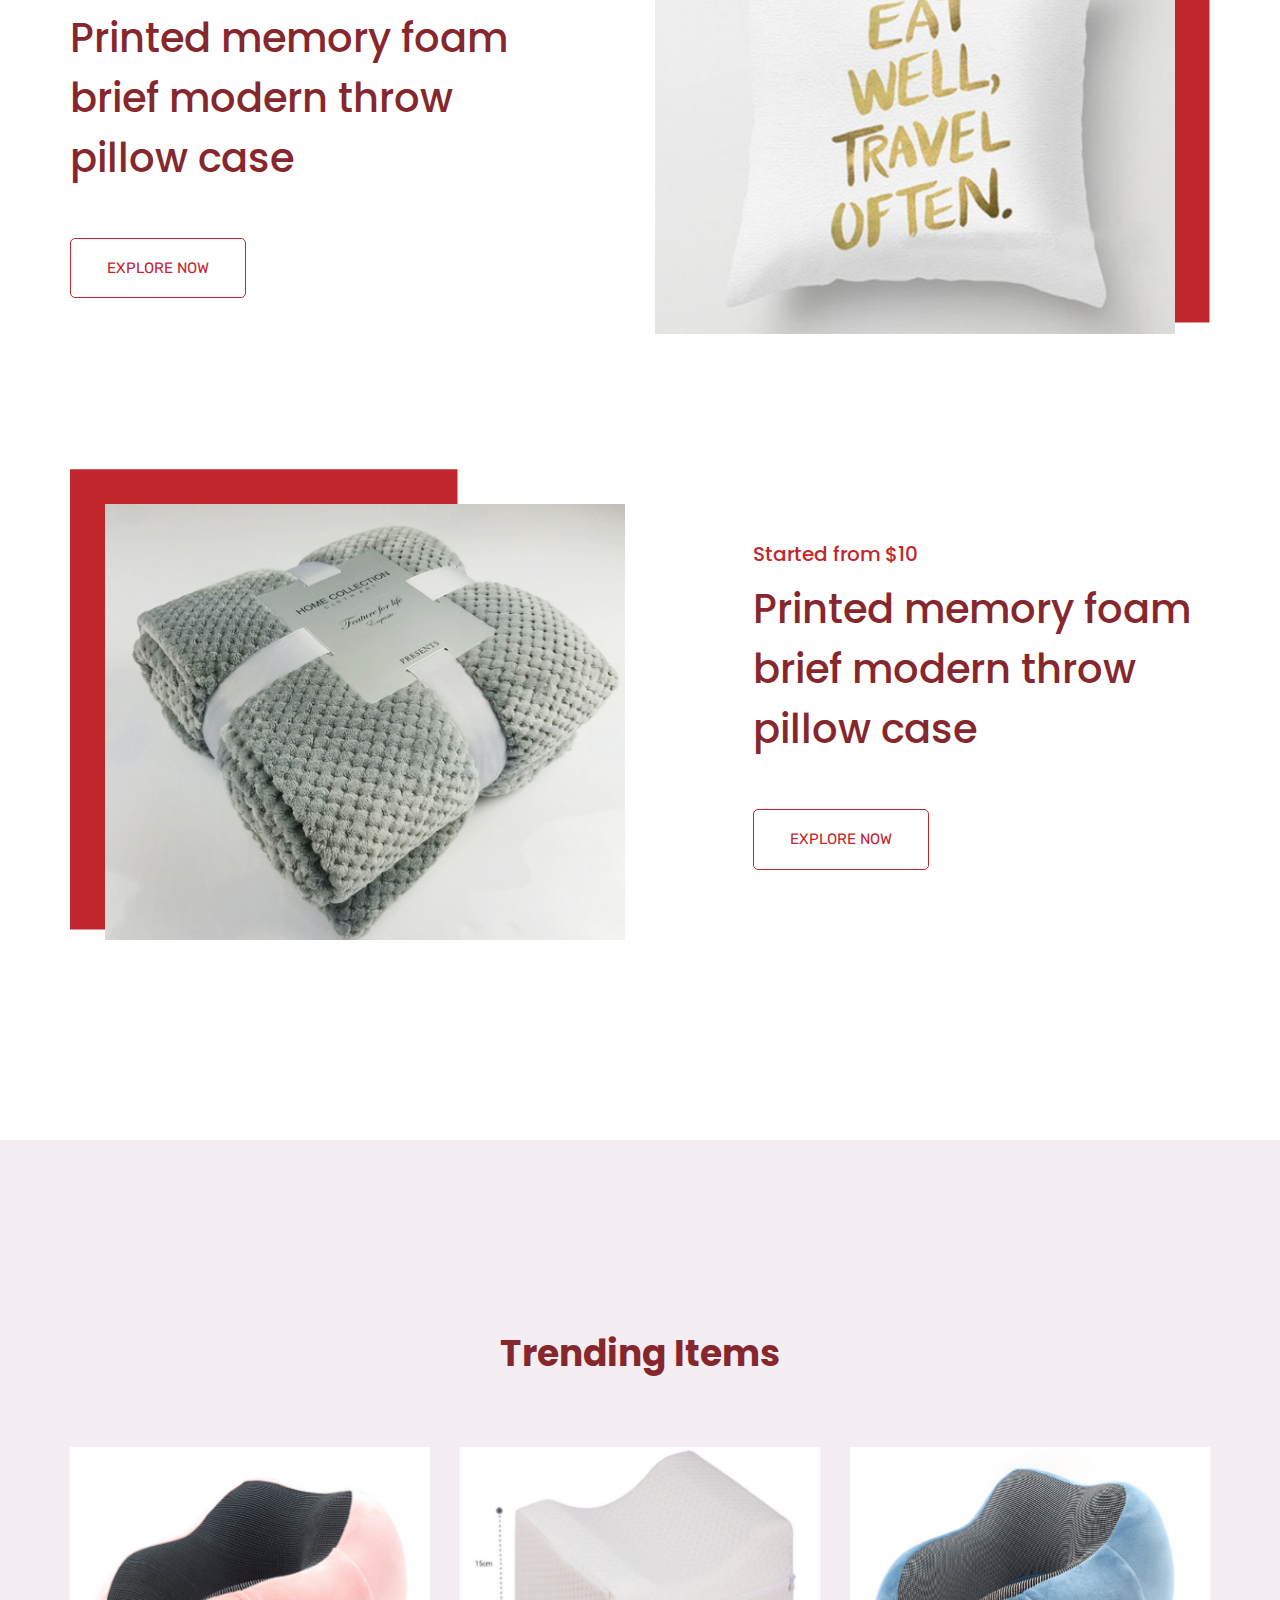
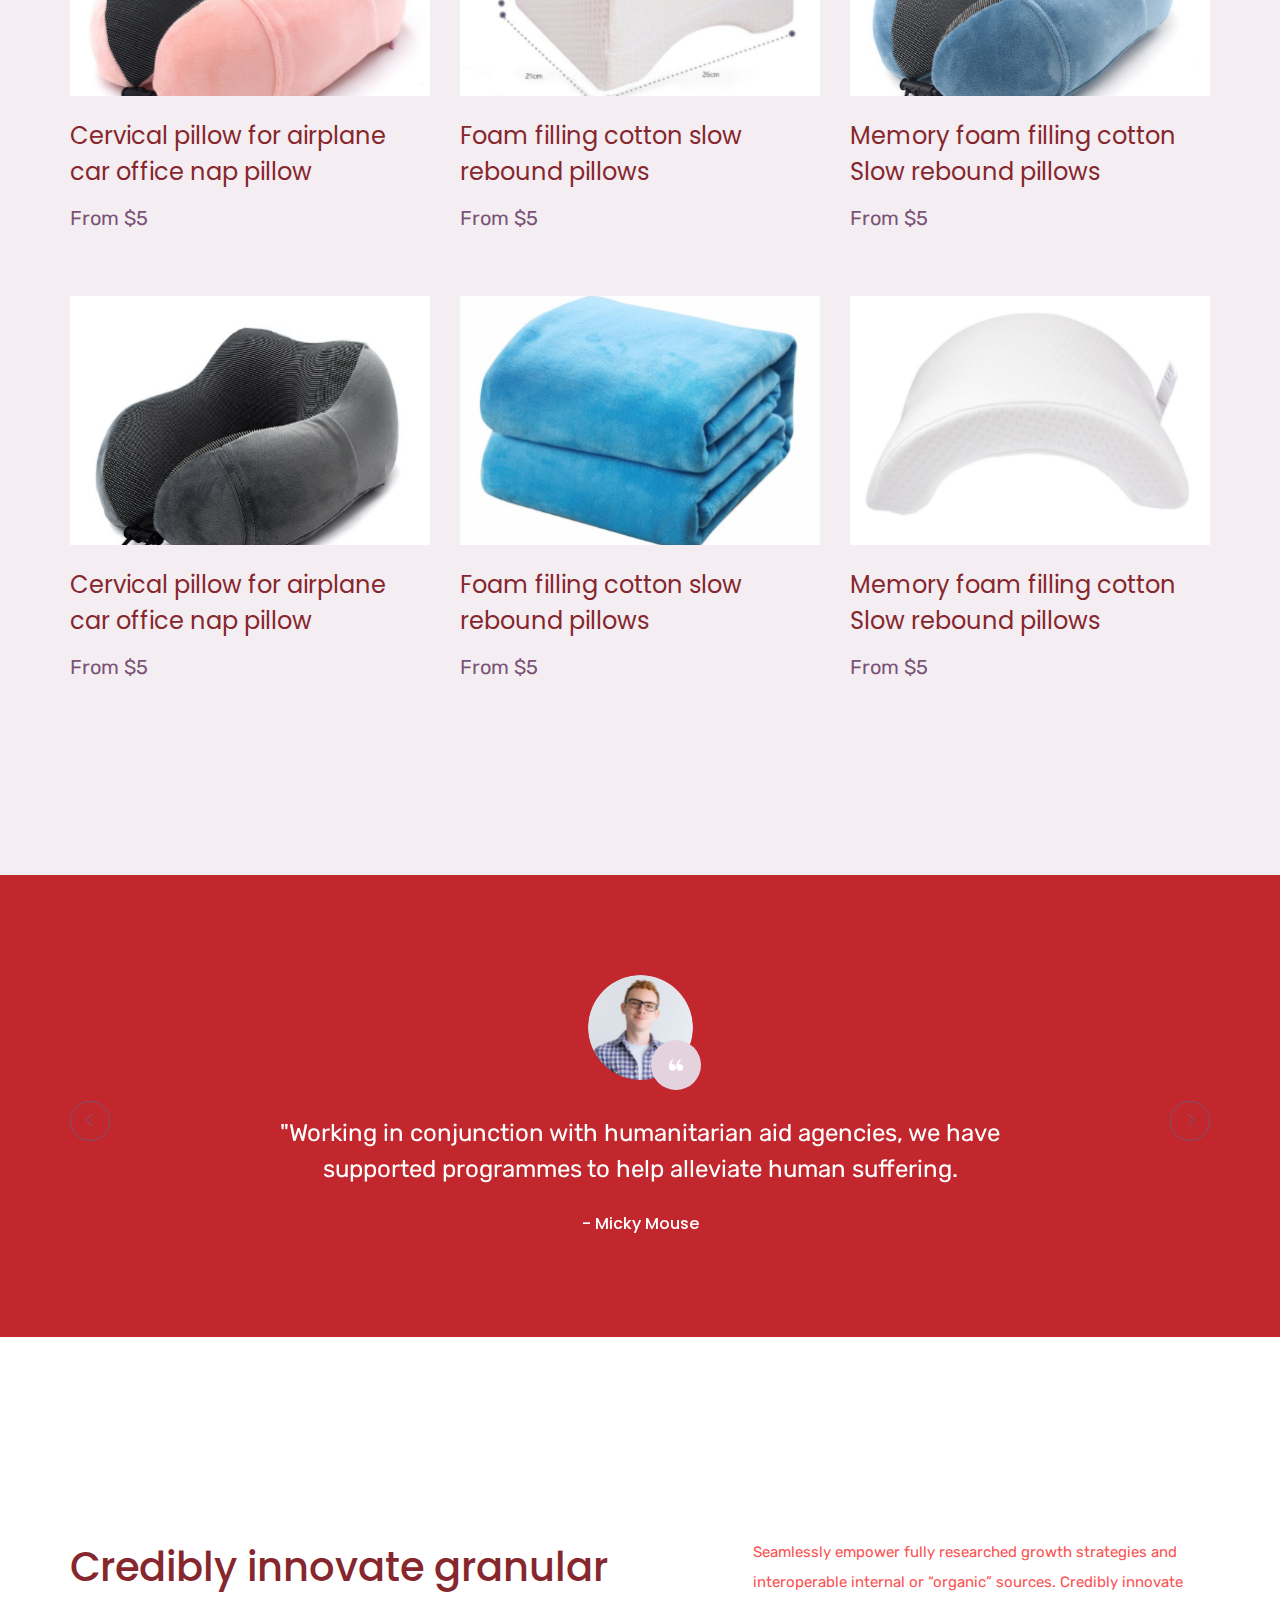
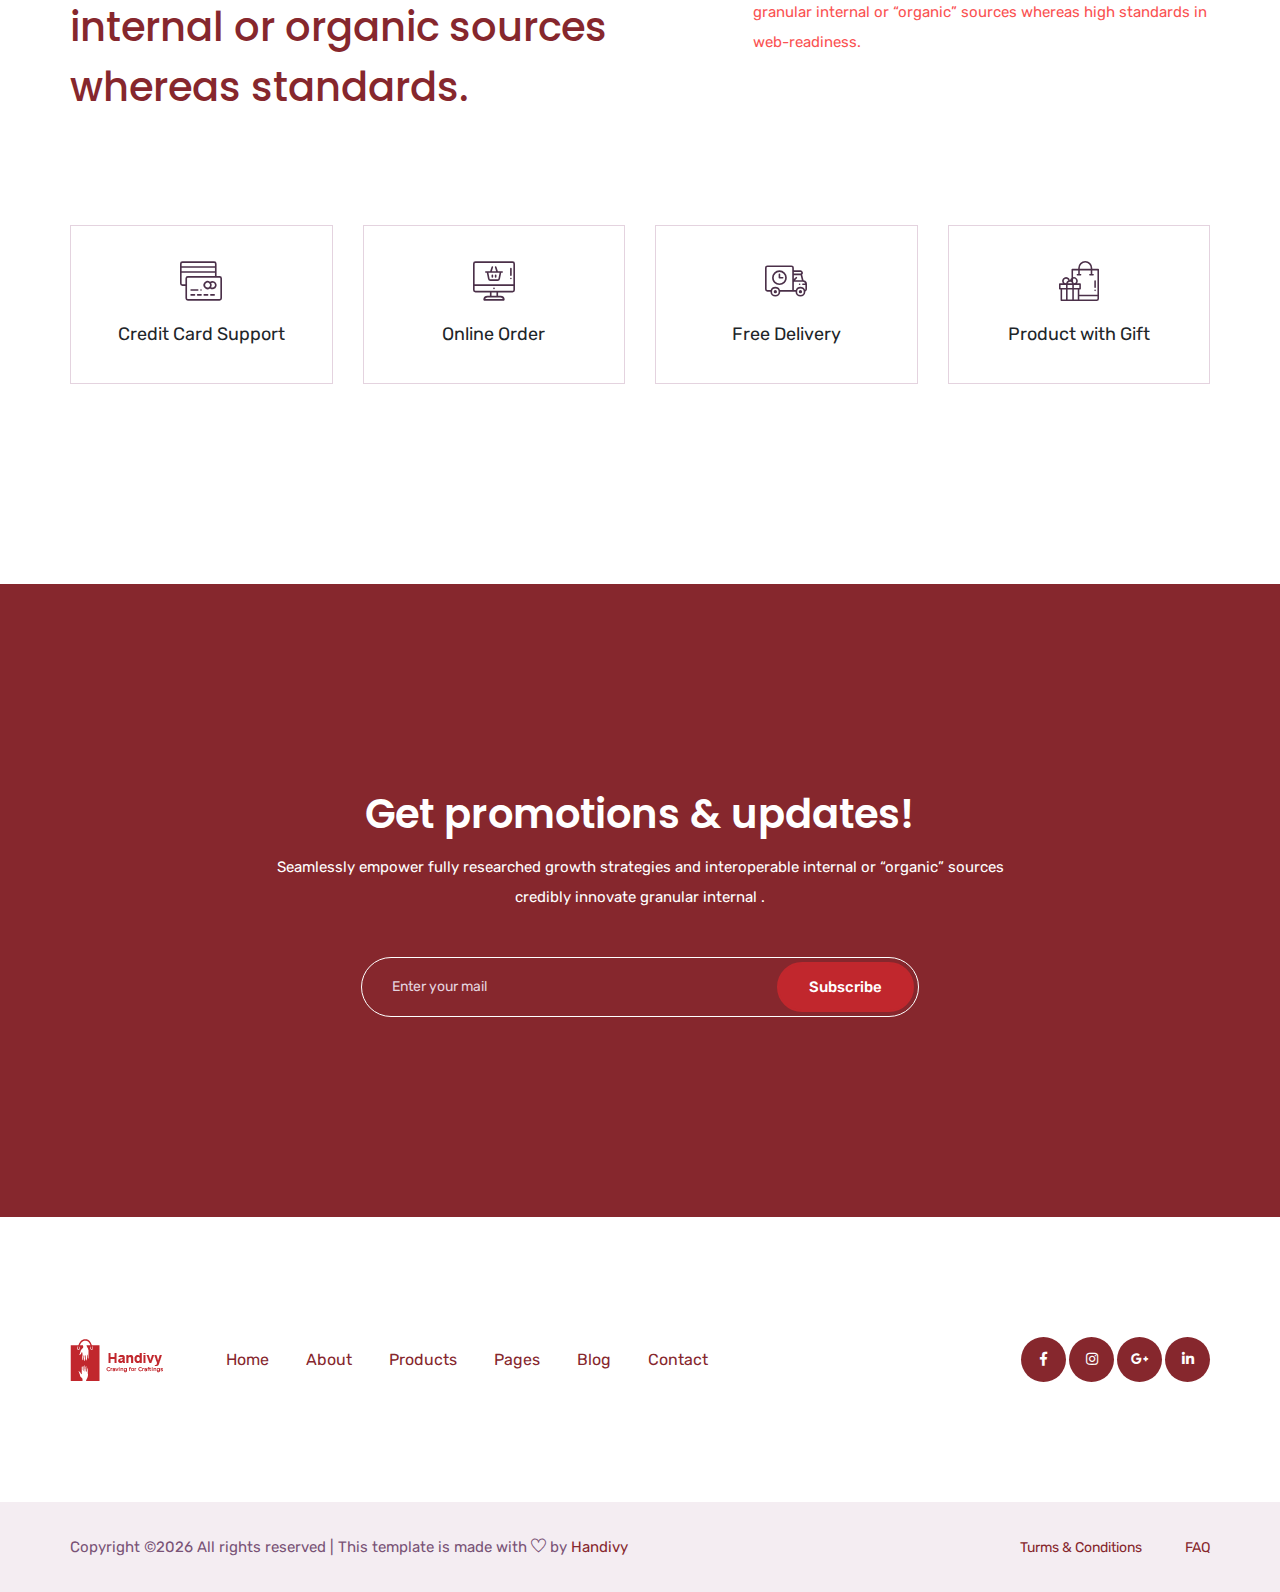
==== commit e8e57187: "index" ====
--- a/index.html
+++ b/index.html
@@ -5,8 +5,8 @@
     <!-- Required meta tags -->
     <meta charset="utf-8">
     <meta name="viewport" content="width=device-width, initial-scale=1, shrink-to-fit=no">
-    <title>pillloMart</title>
-    <link rel="icon" href="img/favicon.png">
+    <title>Handivy - handicraft e-commerce</title>
+    <link rel="icon" href="img/logo/Asset 9.png">
     <!-- Bootstrap CSS -->
     <link rel="stylesheet" href="css/bootstrap.min.css">
     <!-- animate CSS -->
@@ -33,7 +33,7 @@
             <div class="row align-items-center justify-content-center">
                 <div class="col-lg-12">
                     <nav class="navbar navbar-expand-lg navbar-light">
-                        <a class="navbar-brand" href="index.html"> <img src="img/logo.png" alt="logo"> </a>
+                        <a class="navbar-brand" href="index.html"> <img src="img/logo/Asset 10.png" alt="logo" style="margin-top: 10px; margin-bottom: 10px;"> </a>
                         <button class="navbar-toggler" type="button" data-toggle="collapse"
                             data-target="#navbarSupportedContent" aria-controls="navbarSupportedContent"
                             aria-expanded="false" aria-label="Toggle navigation">
@@ -148,7 +148,7 @@
                             <div class="col-lg-6 col-sm-6">
                                 <div class="single_product_img">
                                     <img src="img/single_product_1.png" class="img-fluid" alt="#">
-                                    <img src="img/product_overlay.png" alt="#" class="product_overlay img-fluid">
+                                    <img src="img/background_procuk.png" alt="#" class="product_overlay img-fluid">
                                 </div>
                             </div>
                             <div class="col-lg-5 col-sm-6">
@@ -167,7 +167,7 @@
                             <div class="col-lg-6 col-sm-6">
                                 <div class="single_product_img">
                                     <img src="img/single_product_2.png" class="img-fluid" alt="#">
-                                    <img src="img/product_overlay.png" alt="#" class="product_overlay img-fluid">
+                                    <img src="img/background_procuk.png" alt="#" class="product_overlay img-fluid">
                                 </div>
                             </div>
                             <div class="col-lg-5 col-sm-6">
@@ -186,7 +186,7 @@
                             <div class="col-lg-6 col-sm-6">
                                 <div class="single_product_img">
                                     <img src="img/single_product_3.png" class="img-fluid" alt="#">
-                                    <img src="img/product_overlay.png" alt="#" class="product_overlay img-fluid">
+                                    <img src="img/background_procuk.png" alt="#" class="product_overlay img-fluid">
                                 </div>
                             </div>
                             <div class="col-lg-5 col-sm-6">
@@ -378,7 +378,7 @@
                     <div class="col-lg-8">
                         <div class="footer_menu">
                             <div class="footer_logo">
-                                <a href="index.html"><img src="img/logo.png" alt="#"></a>
+                                <a href="index.html"><img src="img/logo/Asset 10.png" alt="#"></a>
                             </div>
                             <div class="footer_menu_item">
                                 <a href="index.html">Home</a>
@@ -408,7 +408,7 @@
                     <div class="col-lg-12">
                         <div class="copyright_text">
                             <P><!-- Link back to Colorlib can't be removed. Template is licensed under CC BY 3.0. -->
-Copyright &copy;<script>document.write(new Date().getFullYear());</script> All rights reserved | This template is made with <i class="ti-heart" aria-hidden="true"></i> by <a href="https://colorlib.com" target="_blank">Colorlib</a>
+Copyright &copy;<script>document.write(new Date().getFullYear());</script> All rights reserved | This template is made with <i class="ti-heart" aria-hidden="true"></i> by <a href="" target="_blank">Handivy</a>
 <!-- Link back to Colorlib can't be removed. Template is licensed under CC BY 3.0. --></P>
                             <div class="copyright_link">
                                 <a href="#">Turms & Conditions</a>
--- a/css/style.css
+++ b/css/style.css
@@ -186,10 +186,9 @@
 h1,
 h2,
 h3,
-h4,
 h5,
 h6 {
-  color: #4B3049;
+  color: #86272d;
   font-family: "Poppins", sans-serif;
   -webkit-transition: 0.5s;
   transition: 0.5s;
@@ -209,7 +208,7 @@
 h2 {
   font-size: 44px;
   line-height: 28px;
-  color: #4B3049;
+  color: #86272d;
   font-weight: 600;
   line-height: 1.222;
 }
@@ -288,7 +287,7 @@
 /* line 186, /Applications/MAMP/htdocs/old/palash/cl/shop_html/sass/_common.scss */
 .section_tittle h2 {
   font-size: 36px;
-  color: #4B3049;
+  color: #86272d;
   line-height: 27px;
   font-weight: 700;
   position: relative;
@@ -541,8 +540,8 @@
   display: inline-block;
   padding: 17px 50px;
   border-radius: 5px;
-  background-color: #B08EAD;
-  border: 2px solid #B08EAD;
+  background-color: #c1272d;
+  border: 2px solid #c1272d;
   font-size: 15px;
   font-weight: 500;
   -webkit-transition: 0.5s;
@@ -554,7 +553,7 @@
 /* line 36, /Applications/MAMP/htdocs/old/palash/cl/shop_html/sass/_button.scss */
 .btn_1:hover {
   background-color: #fff;
-  color: #B08EAD;
+  color: #c1272d;
 }
 
 @media (max-width: 991px) {
@@ -570,10 +569,10 @@
   padding: 18px 36px;
   border-radius: 5px;
   background-color: transparent;
-  border: 1px solid #B08EAD;
+  border: 1px solid #c1272d;
   font-size: 15px;
   font-weight: 700;
-  color: #B08EAD;
+  color: #c1272d;
   text-transform: uppercase;
   font-weight: 400;
   -webkit-transition: 0.5s;
@@ -582,7 +581,7 @@
 
 /* line 56, /Applications/MAMP/htdocs/old/palash/cl/shop_html/sass/_button.scss */
 .btn_3:hover {
-  background-color: #B08EAD;
+  background-color: #c1272d;
   color: #fff;
 }
 
@@ -614,7 +613,7 @@
 /* line 79, /Applications/MAMP/htdocs/old/palash/cl/shop_html/sass/_button.scss */
 .btn_2:hover {
   color: #fff !important;
-  background-color: #B08EAD;
+  background-color: #c1272d;
 }
 
 @media (max-width: 991px) {
@@ -628,7 +627,7 @@
 
 /* line 94, /Applications/MAMP/htdocs/old/palash/cl/shop_html/sass/_button.scss */
 .btn_4 {
-  color: #B08EAD;
+  color: #c1272d;
   font-size: 15px;
   font-weight: 700;
   margin-top: 53px;
@@ -663,7 +662,7 @@
   color: #fff;
   border: 1px solid #edeff2;
   text-transform: uppercase;
-  background-color: #B08EAD;
+  background-color: #c1272d;
   cursor: pointer;
   -webkit-transition: 0.5s;
   transition: 0.5s;
@@ -734,7 +733,7 @@
 
 /* line 14, /Applications/MAMP/htdocs/old/palash/cl/shop_html/sass/_blog.scss */
 .blog_area a:hover, .blog_area a :hover {
-  color: #B08EAD;
+  color: #c1272d;
 }
 
 /* line 20, /Applications/MAMP/htdocs/old/palash/cl/shop_html/sass/_blog.scss */
@@ -1240,7 +1239,7 @@
 
 /* line 540, /Applications/MAMP/htdocs/old/palash/cl/shop_html/sass/_blog.scss */
 .blog_details a:hover {
-  color: #B08EAD !important;
+  color: #c1272d !important;
 }
 
 /* line 545, /Applications/MAMP/htdocs/old/palash/cl/shop_html/sass/_blog.scss */
@@ -1308,7 +1307,7 @@
   left: 10px;
   display: block;
   color: #fff;
-  background-color: #B08EAD;
+  background-color: #c1272d;
   padding: 8px 15px;
   border-radius: 5px;
 }
@@ -1531,7 +1530,7 @@
 
 /* line 835, /Applications/MAMP/htdocs/old/palash/cl/shop_html/sass/_blog.scss */
 .blog_right_sidebar .tag_cloud_widget ul li a:hover {
-  background: #B08EAD;
+  background: #c1272d;
   color: #fff !important;
   -webkit-text-fill-color: #fff;
   text-decoration: none;
@@ -1779,7 +1778,7 @@
 
 /* line 1201, /Applications/MAMP/htdocs/old/palash/cl/shop_html/sass/_blog.scss */
 .single-post-area .blog-author a:hover {
-  color: #B08EAD;
+  color: #c1272d;
 }
 
 /* line 1206, /Applications/MAMP/htdocs/old/palash/cl/shop_html/sass/_blog.scss */
@@ -2103,8 +2102,8 @@
 
 /* line 1496, /Applications/MAMP/htdocs/old/palash/cl/shop_html/sass/_blog.scss */
 .single_sidebar_widget .btn_1:hover {
-  color: #B08EAD !important;
-  border: 1px solid #B08EAD;
+  color: #c1272d !important;
+  border: 1px solid #c1272d;
 }
 
 /*============ End Blog Single Styles  =============*/
@@ -2130,7 +2129,7 @@
 
 /* line 18, /Applications/MAMP/htdocs/old/palash/cl/shop_html/sass/_single_blog.scss */
 .single_blog_post .single_blog .single_appartment_content p a {
-  color: #B08EAD;
+  color: #c1272d;
 }
 
 /* line 22, /Applications/MAMP/htdocs/old/palash/cl/shop_html/sass/_single_blog.scss */
@@ -2180,7 +2179,7 @@
 
 /* line 12, /Applications/MAMP/htdocs/old/palash/cl/shop_html/sass/_menu.scss */
 .main_menu .main-menu-item ul li .nav-link {
-  color: #4B3049;
+  color: #86272d;
   font-size: 16px;
   padding: 35px 21px;
   font-family: "Rubik", sans-serif;
@@ -2224,7 +2223,7 @@
   max-width: 1140px;
   z-index: 999;
   text-align: center;
-  background: #B08EAD;
+  background: #c1272d;
   box-shadow: 0 10px 15px rgba(0, 0, 0, 0.2);
 }
 
@@ -2284,7 +2283,7 @@
 
 /* line 89, /Applications/MAMP/htdocs/old/palash/cl/shop_html/sass/_menu.scss */
 .main_menu a i {
-  color: #4B3049 !important;
+  color: #86272d !important;
   position: relative;
   z-index: 1;
   font-size: 20px;
@@ -2318,7 +2317,7 @@
 
 /* line 121, /Applications/MAMP/htdocs/old/palash/cl/shop_html/sass/_menu.scss */
 .menu_fixed .active_color {
-  color: #B08EAD !important;
+  color: #c1272d !important;
 }
 
 /* line 127, /Applications/MAMP/htdocs/old/palash/cl/shop_html/sass/_menu.scss */
@@ -2329,7 +2328,7 @@
   transform: scale(1, 0);
   display: block;
   border: 0px solid transparent;
-  background-color: #B08EAD;
+  background-color: #c1272d;
 }
 
 /* line 135, /Applications/MAMP/htdocs/old/palash/cl/shop_html/sass/_menu.scss */
@@ -2337,7 +2336,7 @@
   font-size: 14px;
   padding: 8px 20px !important;
   color: #fff !important;
-  background-color: #B08EAD;
+  background-color: #c1272d;
   text-transform: capitalize;
 }
 
@@ -2397,11 +2396,11 @@
   .dropdown:hover .show {
     transform: scale(1);
     display: block;
-    color: #B08EAD;
+    color: #c1272d;
   }
   /* line 208, /Applications/MAMP/htdocs/old/palash/cl/shop_html/sass/_menu.scss */
   .dropdown .dropdown-item:hover {
-    color: #B08EAD !important;
+    color:#c1272d !important;
   }
   /* line 213, /Applications/MAMP/htdocs/old/palash/cl/shop_html/sass/_menu.scss */
   .navbar-brand img {
@@ -2497,7 +2496,7 @@
   content: "";
   left: 0;
   bottom: 0;
-  background-color: #B08EAD;
+  background-color: #c1272d;
   width: 196px;
   height: 618px;
 }
@@ -2583,7 +2582,7 @@
 
 /* line 70, /Applications/MAMP/htdocs/old/palash/cl/shop_html/sass/_banner.scss */
 .banner_part .banner_text h1 span {
-  color: #B08EAD;
+  color: #c1272d;
 }
 
 /* line 74, /Applications/MAMP/htdocs/old/palash/cl/shop_html/sass/_banner.scss */
@@ -2745,7 +2744,7 @@
 .single_product_list .single_product_content h5 {
   font-weight: 500;
   font-size: 20px;
-  color: #B08EAD;
+  color: #c1272d;
 }
 
 @media (max-width: 991px) {
@@ -2765,7 +2764,7 @@
 
 /* line 36, /Applications/MAMP/htdocs/old/palash/cl/shop_html/sass/_single_product.scss */
 .single_product_list .single_product_content h2 a {
-  color: #4B3049;
+  color: #86272d;
 }
 
 /* line 38, /Applications/MAMP/htdocs/old/palash/cl/shop_html/sass/_single_product.scss */
@@ -2944,7 +2943,7 @@
 /* line 150, /Applications/MAMP/htdocs/old/palash/cl/shop_html/sass/_single_product.scss */
 .product_image_area .single_product_text p {
   margin-top: 50px;
-  color: #707070;
+  color: #fa5252;
 }
 
 @media (max-width: 991px) {
@@ -3097,12 +3096,12 @@
 
 /* line 37, /Applications/MAMP/htdocs/old/palash/cl/shop_html/sass/_trending_items.scss */
 .single_product_item h3 a {
-  color: #4B3049;
+  color: #86272d;
 }
 
 /* line 39, /Applications/MAMP/htdocs/old/palash/cl/shop_html/sass/_trending_items.scss */
 .single_product_item h3 a:hover {
-  color: #B08EAD;
+  color: #c1272d;
 }
 
 /* line 44, /Applications/MAMP/htdocs/old/palash/cl/shop_html/sass/_trending_items.scss */
@@ -3114,6 +3113,7 @@
   /* line 44, /Applications/MAMP/htdocs/old/palash/cl/shop_html/sass/_trending_items.scss */
   .single_product_item p {
     font-size: 16px;
+    color: #fa5252;
   }
 }
 
@@ -3128,7 +3128,7 @@
 .client_review {
   padding: 100px 0;
   text-align: center;
-  background-color: #B08EAD;
+  background-color: #c1272d;
   position: relative;
 }
 
@@ -3259,7 +3259,7 @@
 
 /* line 17, /Applications/MAMP/htdocs/old/palash/cl/shop_html/sass/_feature_part.scss */
 .feature_part .feature_part_content p {
-  color: #707070;
+  color: #fa5252;
 }
 
 /* line 21, /Applications/MAMP/htdocs/old/palash/cl/shop_html/sass/_feature_part.scss */
@@ -3309,7 +3309,7 @@
 
 /* line 1, /Applications/MAMP/htdocs/old/palash/cl/shop_html/sass/_subscribe_part.scss */
 .subscribe_part {
-  background-color: #4B3049;
+  background-color: #86272d;
 }
 
 /* line 3, /Applications/MAMP/htdocs/old/palash/cl/shop_html/sass/_subscribe_part.scss */
@@ -3518,7 +3518,7 @@
   line-height: 60px;
   padding: 0px 45px;
   border: 0px solid transparent;
-  background-color: #B08EAD;
+  background-color: #c1272d;
   color: #fff;
   font-size: 14px;
   font-weight: 500;
@@ -3564,7 +3564,7 @@
 
 /* line 20, /Applications/MAMP/htdocs/old/palash/cl/shop_html/sass/_best_seller.scss */
 .best_seller .single_product_item .single_product_text a {
-  color: #B08EAD;
+  color: #c1272d;
   text-transform: uppercase;
   font-size: 18px;
   font-weight: 500;
@@ -3714,7 +3714,7 @@
 /* line 37, /Applications/MAMP/htdocs/old/palash/cl/shop_html/sass/_product.scss */
 .single-product .product-img .p_icon a:hover {
   color: #fff;
-  background: #B08EAD;
+  background: #c1272d;
 }
 
 /* line 45, /Applications/MAMP/htdocs/old/palash/cl/shop_html/sass/_product.scss */
@@ -3757,7 +3757,7 @@
 
 /* line 82, /Applications/MAMP/htdocs/old/palash/cl/shop_html/sass/_product.scss */
 .single-product:hover .product-btm h4 {
-  color: #B08EAD;
+  color: #c1272d;
 }
 
 /* End Feature Product Area css
@@ -4000,8 +4000,8 @@
 
 /* line 300, /Applications/MAMP/htdocs/old/palash/cl/shop_html/sass/_product.scss */
 .p_filter_widgets .list li.active a:before, .p_filter_widgets .list li:hover a:before {
-  background: #B08EAD;
-  border-color: #B08EAD;
+  background: #c1272d;
+  border-color: #c1272d;
 }
 
 /* line 307, /Applications/MAMP/htdocs/old/palash/cl/shop_html/sass/_product.scss */
@@ -4147,7 +4147,7 @@
 
 /* line 448, /Applications/MAMP/htdocs/old/palash/cl/shop_html/sass/_product.scss */
 .product_top_bar .single_product_menu p span {
-  color: #B08EAD;
+  color: #c1272d;
 }
 
 /* line 453, /Applications/MAMP/htdocs/old/palash/cl/shop_html/sass/_product.scss */
@@ -4398,7 +4398,7 @@
 .s_product_text h2 {
   font-size: 24px;
   font-weight: bold;
-  color: #B08EAD;
+  color: #c1272d;
   margin-bottom: 15px;
 }
 
@@ -4428,7 +4428,7 @@
 
 /* line 716, /Applications/MAMP/htdocs/old/palash/cl/shop_html/sass/_product.scss */
 .s_product_text .list li a.active {
-  color: #B08EAD;
+  color: #c1272d;
 }
 
 /* line 719, /Applications/MAMP/htdocs/old/palash/cl/shop_html/sass/_product.scss */
@@ -4593,9 +4593,9 @@
 
 /* line 862, /Applications/MAMP/htdocs/old/palash/cl/shop_html/sass/_product.scss */
 .product_description_area .nav.nav-tabs li a.active {
-  background: #B08EAD;
+  background: #c1272d;
   color: #fff;
-  border-color: #B08EAD;
+  border-color: #c1272d;
 }
 
 /* line 871, /Applications/MAMP/htdocs/old/palash/cl/shop_html/sass/_product.scss */
@@ -4614,7 +4614,7 @@
 
 /* line 882, /Applications/MAMP/htdocs/old/palash/cl/shop_html/sass/_product.scss */
 .product_description_area .tab-content .total_rate .box_total h4 {
-  color: #B08EAD;
+  color: #c1272d;
   font-size: 48px;
   font-weight: bold;
 }
@@ -4762,8 +4762,8 @@
 
 /* line 1026, /Applications/MAMP/htdocs/old/palash/cl/shop_html/sass/_product.scss */
 .review_item .media .media-body .reply_btn:hover {
-  background: #B08EAD;
-  border-color: #B08EAD;
+  background: #c1272d;
+  border-color: #c1272d;
   color: #fff;
 }
 
@@ -5077,7 +5077,7 @@
   height: 10px;
   width: 10px;
   border-radius: 50%;
-  background: #B08EAD;
+  background: #c1272d;
   display: inline-block;
   position: absolute;
   right: 3px;
@@ -5222,7 +5222,7 @@
 
 /* line 1443, /Applications/MAMP/htdocs/old/palash/cl/shop_html/sass/_product.scss */
 .check_title h2 a {
-  color: #B08EAD;
+  color: #c1272d;
   text-decoration: underline;
 }
 
@@ -5420,9 +5420,9 @@
 
 /* line 1588, /Applications/MAMP/htdocs/old/palash/cl/shop_html/sass/_product.scss */
 .tp_btn:hover {
-  background: #B08EAD;
+  background: #c1272d;
   color: #fff;
-  border-color: #B08EAD;
+  border-color: #c1272d;
 }
 
 /* line 1596, /Applications/MAMP/htdocs/old/palash/cl/shop_html/sass/_product.scss */
@@ -5506,7 +5506,7 @@
 
 /* line 1650, /Applications/MAMP/htdocs/old/palash/cl/shop_html/sass/_product.scss */
 .billing_details .contact_form .form-group .creat_account a {
-  color: #B08EAD;
+  color:#c1272d;
 }
 
 /* line 1658, /Applications/MAMP/htdocs/old/palash/cl/shop_html/sass/_product.scss */
@@ -5625,8 +5625,8 @@
 
 /* line 1776, /Applications/MAMP/htdocs/old/palash/cl/shop_html/sass/_product.scss */
 .order_box .payment_item.active h4:before {
-  background: #B08EAD;
-  border-color: #B08EAD;
+  background: #c1272d;
+  border-color: #c1272d;
 }
 
 /* line 1784, /Applications/MAMP/htdocs/old/palash/cl/shop_html/sass/_product.scss */
@@ -5643,7 +5643,7 @@
 
 /* line 1793, /Applications/MAMP/htdocs/old/palash/cl/shop_html/sass/_product.scss */
 .order_box .creat_account a {
-  color: #B08EAD;
+  color: #c1272d;
 }
 
 /* line 1798, /Applications/MAMP/htdocs/old/palash/cl/shop_html/sass/_product.scss */
@@ -5819,8 +5819,8 @@
 
 /* line 1930, /Applications/MAMP/htdocs/old/palash/cl/shop_html/sass/_product.scss */
 .radion_btn input[type="radio"]:checked ~ .check {
-  border: 1px solid #B08EAD;
-  background: #B08EAD;
+  border: 1px solid #c1272d;
+  background: #c1272d;
 }
 
 /* line 1935, /Applications/MAMP/htdocs/old/palash/cl/shop_html/sass/_product.scss */
@@ -5864,9 +5864,9 @@
 
 /* line 1960, /Applications/MAMP/htdocs/old/palash/cl/shop_html/sass/_product.scss */
 .login_part .login_part_text {
-  background-image: -moz-linear-gradient(90deg, #B08EAD 0%, #4B3049 64%, #B08EAD 100%);
-  background-image: -webkit-linear-gradient(90deg, #B08EAD 0%, #4B3049 64%, #B08EAD 100%);
-  background-image: linear-gradient(90deg, #B08EAD 0%, #4B3049 64%, #B08EAD 100%);
+  background-image: -moz-linear-gradient(90deg, #c1272d 0%, #86272d 64%, #c1272d 100%);
+  background-image: -webkit-linear-gradient(90deg, #c1272d 0%, #86272d 64%, #c1272d 100%);
+  background-image: linear-gradient(90deg, #c1272d 0%, #86272d 64%, #c1272d 100%);
   background-size: 200% auto;
 }
 
@@ -5897,7 +5897,7 @@
 /* line 1982, /Applications/MAMP/htdocs/old/palash/cl/shop_html/sass/_product.scss */
 .login_part .login_part_text .btn_3:hover {
   background-color: #fff;
-  color: #B08EAD !important;
+  color: #c1272d !important;
 }
 
 @media (max-width: 991px) {
@@ -6041,7 +6041,7 @@
 
 /* line 2102, /Applications/MAMP/htdocs/old/palash/cl/shop_html/sass/_product.scss */
 .s_product_text .like_us:hover {
-  background-color: #B08EAD;
+  background-color: #c1272d;
   color: #fff;
 }
 
@@ -6052,7 +6052,7 @@
 
 /* line 2109, /Applications/MAMP/htdocs/old/palash/cl/shop_html/sass/_product.scss */
 .s_product_text .btn_3:hover {
-  color: #B08EAD;
+  color: #c1272d;
   background-color: #fff;
   box-shadow: -14.142px 14.142px 20px 0px rgba(0, 0, 0, 0.1);
   border: 1px solid #fff;
@@ -6097,7 +6097,7 @@
 
 /* line 2151, /Applications/MAMP/htdocs/old/palash/cl/shop_html/sass/_product.scss */
 .card_area .social_icon a:hover {
-  background-color: #B08EAD;
+  background-color: #c1272d;
 }
 
 /* line 2156, /Applications/MAMP/htdocs/old/palash/cl/shop_html/sass/_product.scss */
@@ -6118,7 +6118,7 @@
 
 /* line 2168, /Applications/MAMP/htdocs/old/palash/cl/shop_html/sass/_product.scss */
 .cart_area .btn_1:hover {
-  border: 1px solid #B08EAD !important;
+  border: 1px solid #c1272d !important;
 }
 
 /************ new arrival css here ****************/
@@ -6255,7 +6255,7 @@
   top: 0;
   width: 100%;
   height: 100%;
-  background-color: #B08EAD;
+  background-color: #c1272d;
   opacity: 0;
   -webkit-transition: 0.5s;
   transition: 0.5s;
@@ -6341,7 +6341,7 @@
 
 /* line 144, /Applications/MAMP/htdocs/old/palash/cl/shop_html/sass/_new_arrival.scss */
 .new_arrival .single_arrivel_item .hover_text .social_icon a:hover {
-  background-color: #B08EAD;
+  background-color: #c1272d;
   color: #fff;
 }
 
@@ -6374,7 +6374,7 @@
 .new_arrival .active {
   position: relative;
   z-index: 1;
-  color: #B08EAD;
+  color: #c1272d;
 }
 
 /* line 173, /Applications/MAMP/htdocs/old/palash/cl/shop_html/sass/_new_arrival.scss */
@@ -6385,7 +6385,7 @@
   bottom: 0;
   width: 100%;
   height: 2px;
-  background-color: #B08EAD;
+  background-color: #c1272d;
 }
 
 /************ shipping details css here **************/
@@ -6475,7 +6475,7 @@
   height: 100%;
   left: 0;
   top: 0;
-  background-color: #B08EAD;
+  background-color: #c1272d;
   opacity: 0;
   visibility: hidden;
   z-index: 1;
@@ -6529,7 +6529,7 @@
 
 /* line 6, /Applications/MAMP/htdocs/old/palash/cl/shop_html/sass/_confirmation_part.scss */
 .confirmation_part .confirmation_tittle span {
-  color: #B08EAD;
+  color: #c1272d;
 }
 
 /* line 11, /Applications/MAMP/htdocs/old/palash/cl/shop_html/sass/_confirmation_part.scss */
@@ -6641,7 +6641,7 @@
 sub,
 u,
 del {
-  color: #B08EAD;
+  color: #c1272d;
 }
 
 /* line 93, /Applications/MAMP/htdocs/old/palash/cl/shop_html/sass/_elements.scss */
@@ -6814,28 +6814,28 @@
 /* line 218, /Applications/MAMP/htdocs/old/palash/cl/shop_html/sass/_elements.scss */
 .genric-btn.primary {
   color: #fff;
-  background: #B08EAD;
+  background: #c1272d;
   border: 1px solid transparent;
 }
 
 /* line 222, /Applications/MAMP/htdocs/old/palash/cl/shop_html/sass/_elements.scss */
 .genric-btn.primary:hover {
-  color: #B08EAD;
-  border: 1px solid #B08EAD;
+  color: #c1272d;
+  border: 1px solid #c1272d;
   background: #fff;
 }
 
 /* line 228, /Applications/MAMP/htdocs/old/palash/cl/shop_html/sass/_elements.scss */
 .genric-btn.primary-border {
-  color: #B08EAD;
-  border: 1px solid #B08EAD;
+  color: #c1272d;
+  border: 1px solid #c1272d;
   background: #fff;
 }
 
 /* line 232, /Applications/MAMP/htdocs/old/palash/cl/shop_html/sass/_elements.scss */
 .genric-btn.primary-border:hover {
   color: #fff;
-  background: #B08EAD;
+  background: #c1272d;
   border: 1px solid transparent;
 }
 
@@ -6993,7 +6993,7 @@
 .generic-blockquote {
   padding: 30px 50px 30px 30px;
   background: #f9f9ff;
-  border-left: 2px solid #B08EAD;
+  border-left: 2px solid #c1272d;
 }
 
 /* line 354, /Applications/MAMP/htdocs/old/palash/cl/shop_html/sass/_elements.scss */
@@ -7148,7 +7148,7 @@
   position: absolute;
   width: 14px;
   height: 14px;
-  border: 3px solid #B08EAD;
+  border: 3px solid #c1272d;
   background: #fff;
   top: 4px;
   left: 0;
@@ -7163,7 +7163,7 @@
 /* line 476, /Applications/MAMP/htdocs/old/palash/cl/shop_html/sass/_elements.scss */
 .ordered-list li {
   list-style-type: decimal-leading-zero;
-  color: #B08EAD;
+  color: #c1272d;
   font-weight: 500;
   line-height: 1.82em !important;
 }
@@ -7178,7 +7178,7 @@
 .ordered-list-alpha li {
   margin-left: 30px;
   list-style-type: lower-alpha;
-  color: #B08EAD;
+  color: #c1272d;
   font-weight: 500;
   line-height: 1.82em !important;
 }
@@ -7193,7 +7193,7 @@
 .ordered-list-roman li {
   margin-left: 30px;
   list-style-type: lower-roman;
-  color: #B08EAD;
+  color: #c1272d;
   font-weight: 500;
   line-height: 1.82em !important;
 }
@@ -7276,7 +7276,7 @@
 /* line 569, /Applications/MAMP/htdocs/old/palash/cl/shop_html/sass/_elements.scss */
 .single-input-primary:focus {
   outline: none;
-  border: 1px solid #B08EAD;
+  border: 1px solid #c1272d;
 }
 
 /* line 575, /Applications/MAMP/htdocs/old/palash/cl/shop_html/sass/_elements.scss */
@@ -7344,7 +7344,7 @@
   width: 15px;
   height: 15px;
   border-radius: 50%;
-  background: #B08EAD;
+  background: #c1272d;
   -webkit-transition: all 0.2s;
   -moz-transition: all 0.2s;
   -o-transition: all 0.2s;
@@ -7435,7 +7435,7 @@
 
 /* line 697, /Applications/MAMP/htdocs/old/palash/cl/shop_html/sass/_elements.scss */
 .primary-switch input:checked + label:before {
-  background: #B08EAD;
+  background: #c1272d;
 }
 
 /* line 705, /Applications/MAMP/htdocs/old/palash/cl/shop_html/sass/_elements.scss */
@@ -7822,13 +7822,13 @@
 
 /* line 1023, /Applications/MAMP/htdocs/old/palash/cl/shop_html/sass/_elements.scss */
 .default-select .nice-select .list .option.selected {
-  color: #B08EAD;
+  color: #c1272d;
   background: transparent;
 }
 
 /* line 1027, /Applications/MAMP/htdocs/old/palash/cl/shop_html/sass/_elements.scss */
 .default-select .nice-select .list .option:hover {
-  color: #B08EAD;
+  color: #c1272d;
   background: transparent;
 }
 
@@ -7885,13 +7885,13 @@
 
 /* line 1068, /Applications/MAMP/htdocs/old/palash/cl/shop_html/sass/_elements.scss */
 .form-select .nice-select .list .option.selected {
-  color: #B08EAD;
+  color: #c1272d;
   background: transparent;
 }
 
 /* line 1072, /Applications/MAMP/htdocs/old/palash/cl/shop_html/sass/_elements.scss */
 .form-select .nice-select .list .option:hover {
-  color: #B08EAD;
+  color: #c1272d;
   background: transparent;
 }
 
@@ -8069,7 +8069,7 @@
   height: 10px;
   top: 5px;
   left: 0;
-  background-color: #B08EAD;
+  background-color: #c1272d;
   border-radius: 50%;
 }
 
@@ -8158,7 +8158,7 @@
 .blog_part .single-home-blog .card h5:hover {
   -webkit-transition: 0.8s;
   transition: 0.8s;
-  color: #B08EAD;
+  color: #c1272d;
 }
 
 /* line 139, /Applications/MAMP/htdocs/old/palash/cl/shop_html/sass/_blog_part.scss */
@@ -8235,7 +8235,7 @@
 
 /* line 23, /Applications/MAMP/htdocs/old/palash/cl/shop_html/sass/_contact.scss */
 .contact-info .media-body h3 a:hover {
-  color: #B08EAD;
+  color: #c1272d;
 }
 
 /* line 29, /Applications/MAMP/htdocs/old/palash/cl/shop_html/sass/_contact.scss */
@@ -8264,8 +8264,8 @@
 
 /* line 52, /Applications/MAMP/htdocs/old/palash/cl/shop_html/sass/_contact.scss */
 .form-contact .form-group .button-contactForm {
-  color: #B08EAD !important;
-  border: 1px solid #B08EAD;
+  color: #c1272d !important;
+  border: 1px solid #c1272d;
 }
 
 /* line 55, /Applications/MAMP/htdocs/old/palash/cl/shop_html/sass/_contact.scss */
@@ -8305,13 +8305,13 @@
 
 /* line 81, /Applications/MAMP/htdocs/old/palash/cl/shop_html/sass/_contact.scss */
 .form-contact .form-group .btn_1:hover {
-  border: 1px solid #B08EAD;
-  color: #B08EAD !important;
+  border: 1px solid #c1272d;
+  color: #c1272d !important;
 }
 
 /* line 84, /Applications/MAMP/htdocs/old/palash/cl/shop_html/sass/_contact.scss */
 .form-contact .form-group .btn_1:hover i {
-  color: #B08EAD;
+  color: #c1272d;
   color: #fff !important;
 }
 
@@ -8430,7 +8430,7 @@
 /* line 7, /Applications/MAMP/htdocs/old/palash/cl/shop_html/sass/_about_us.scss */
 .about_us .about_us_content h5 {
   font-size: 20px;
-  color: #B08EAD;
+  color: #c1272d;
   font-weight: 400;
 }
 
@@ -8445,7 +8445,7 @@
 .about_us .about_us_content h3 {
   font-size: 24px;
   line-height: 1.5;
-  color: #4B3049;
+  color: #86272d;
   margin: 5px 0 60px;
   font-weight: 400;
 }
@@ -8510,7 +8510,7 @@
   display: flex;
   align-items: center;
   justify-content: center;
-  background-color: #B08EAD;
+  background-color: #c1272d;
 }
 
 /* line 8, /Applications/MAMP/htdocs/old/palash/cl/shop_html/sass/_breadcrumb.scss */
@@ -8590,7 +8590,7 @@
 /* line 31, /Applications/MAMP/htdocs/old/palash/cl/shop_html/sass/_footer.scss */
 .footer_part .footer_iner .footer_menu_item a {
   display: inline-block;
-  color: #4B3049;
+  color: #86272d;
   font-size: 16px;
   padding: 0 17px;
 }
@@ -8632,7 +8632,7 @@
   height: 45px;
   width: 45px;
   border-radius: 50%;
-  background-color: #4B3049;
+  background-color: #86272d;
   line-height: 45px;
   color: #fff;
   display: inline-block;
@@ -8666,7 +8666,7 @@
 
 /* line 80, /Applications/MAMP/htdocs/old/palash/cl/shop_html/sass/_footer.scss */
 .footer_part .copyright_part .copyright_text p a {
-  color: #4B3049;
+  color: #86272d;
 }
 
 @media (max-width: 991px) {
@@ -8678,7 +8678,7 @@
 
 /* line 89, /Applications/MAMP/htdocs/old/palash/cl/shop_html/sass/_footer.scss */
 .footer_part .copyright_part .copyright_link a {
-  color: #4B3049;
+  color: #86272d;
   margin-left: 40px;
 }
 
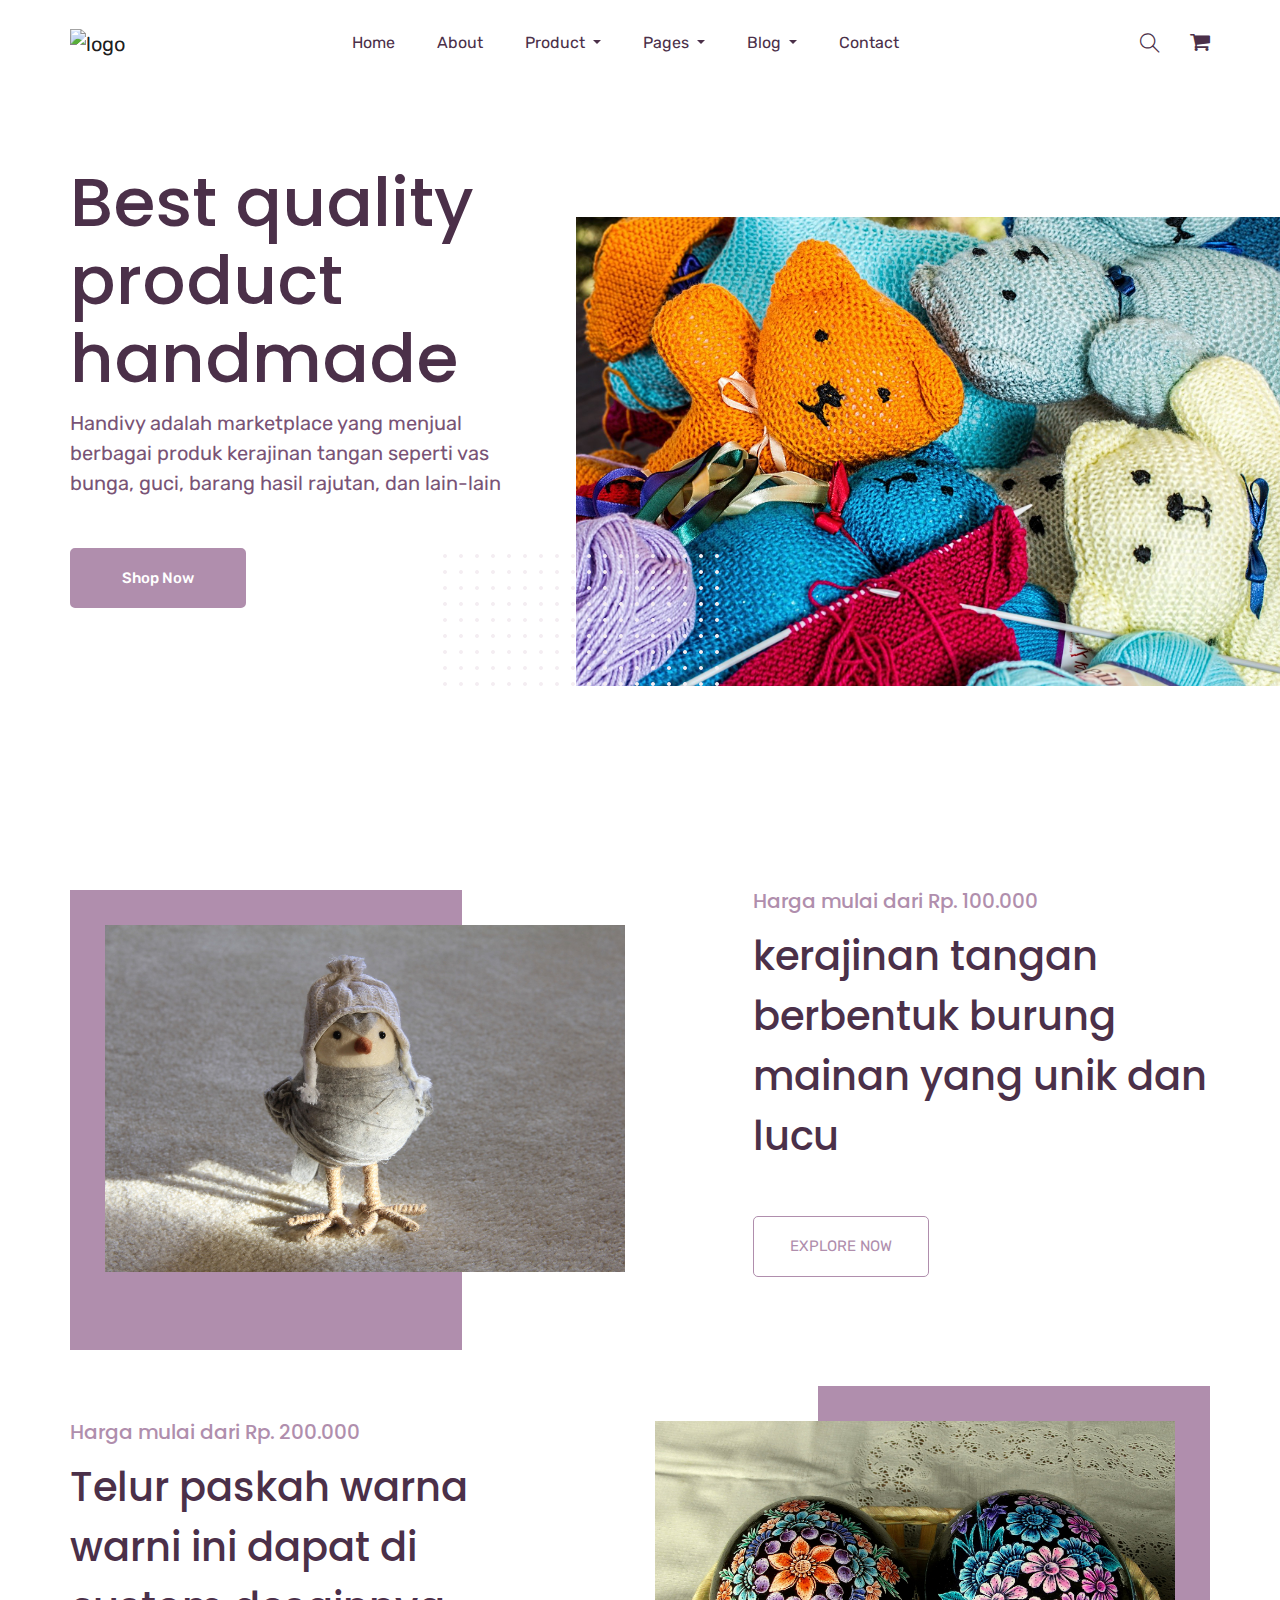
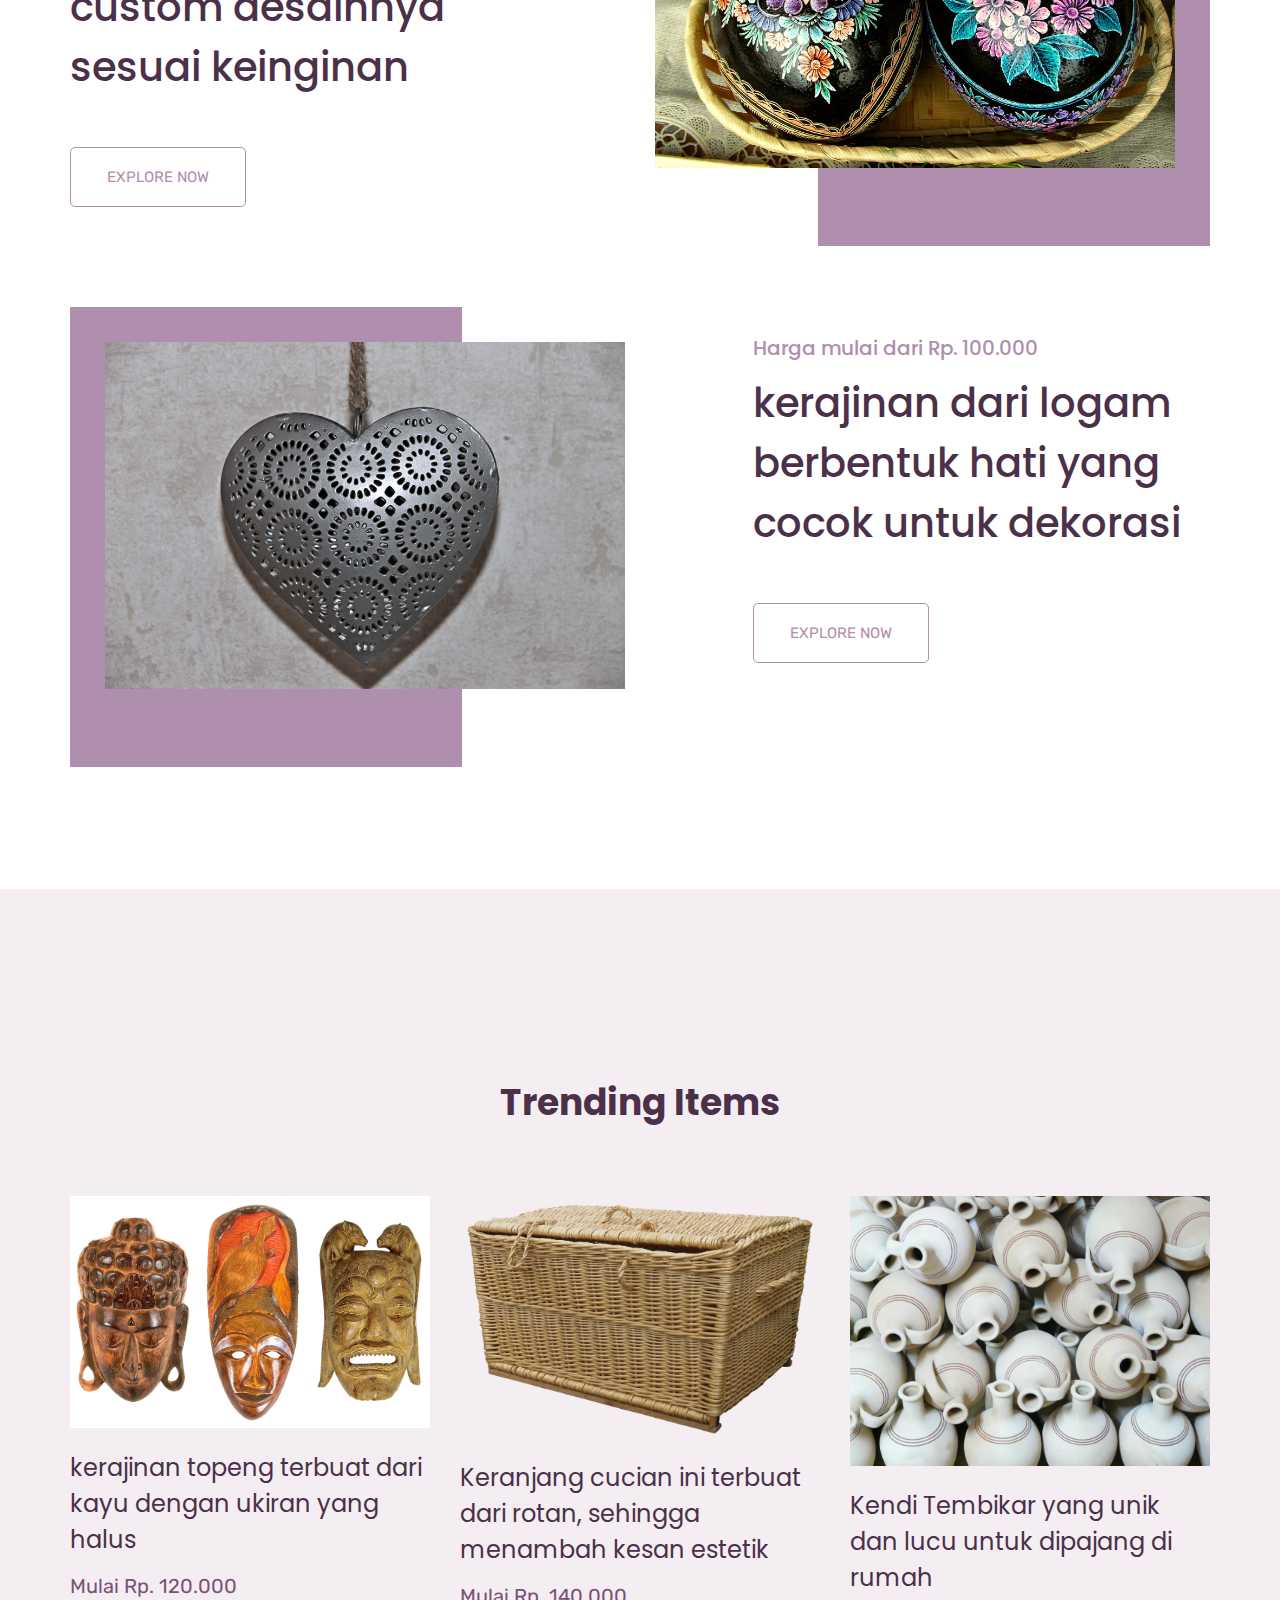
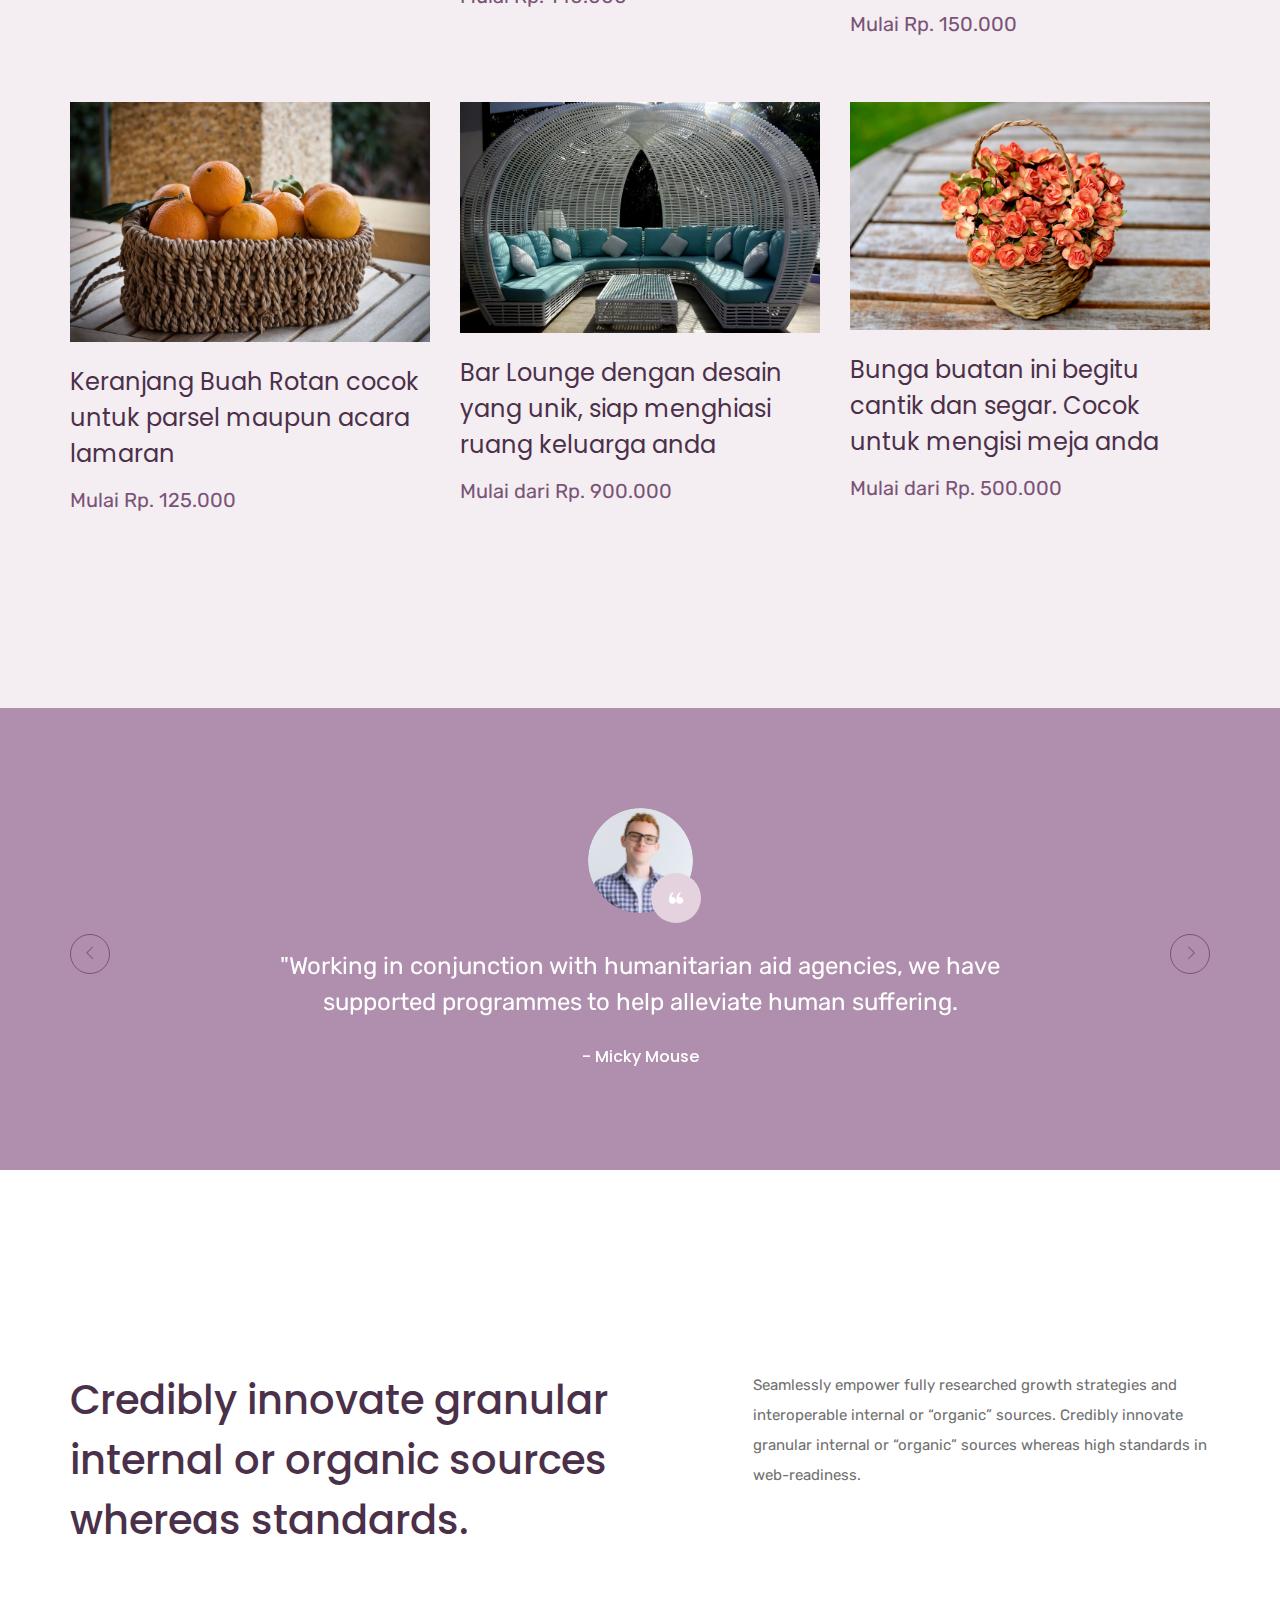
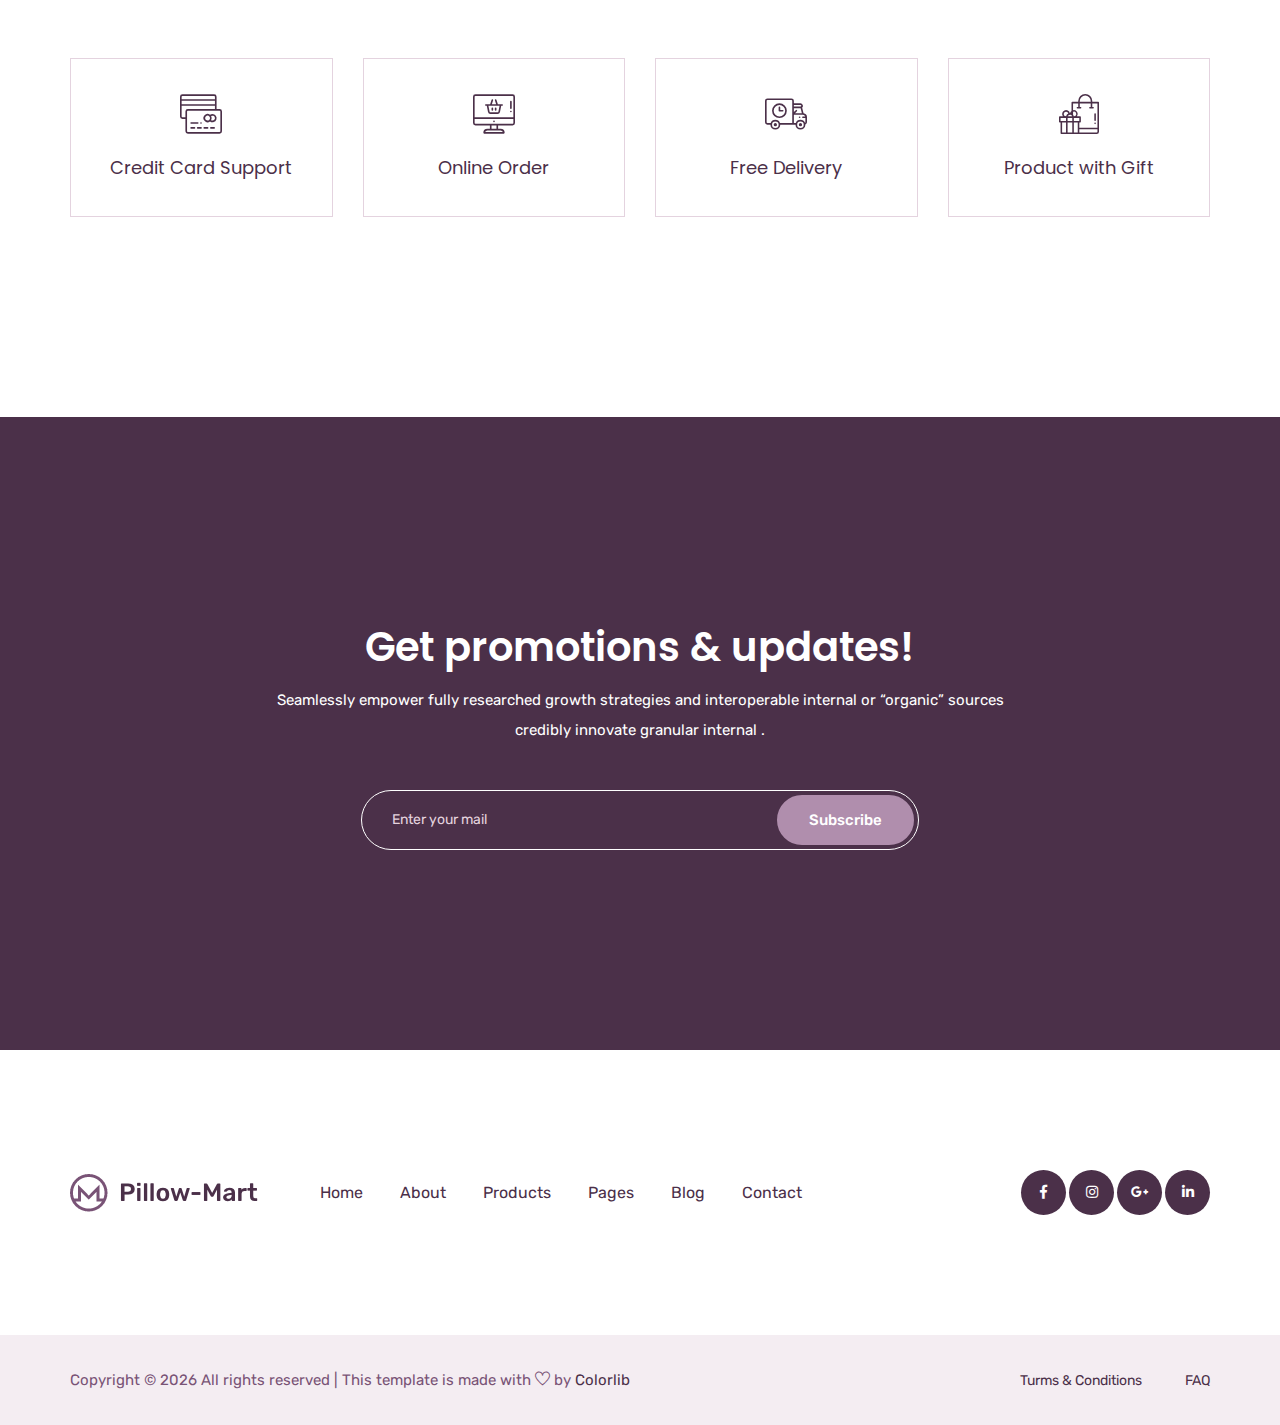
==== commit d6269d5b: "refactor(img): menambah gambar kerajinan" ====
--- a/index.html
+++ b/index.html
@@ -1,424 +1,608 @@
-<!doctype html>
+<!DOCTYPE html>
 <html lang="zxx">
-
-<head>
+  <head>
     <!-- Required meta tags -->
-    <meta charset="utf-8">
-    <meta name="viewport" content="width=device-width, initial-scale=1, shrink-to-fit=no">
+    <meta charset="utf-8" />
+    <meta
+      name="viewport"
+      content="width=device-width, initial-scale=1, shrink-to-fit=no"
+    />
     <title>Handivy - handicraft e-commerce</title>
-    <link rel="icon" href="img/logo/Asset 9.png">
+    <link rel="icon" href="img/logo/branding-04.png" />
     <!-- Bootstrap CSS -->
-    <link rel="stylesheet" href="css/bootstrap.min.css">
+    <link rel="stylesheet" href="css/bootstrap.min.css" />
     <!-- animate CSS -->
-    <link rel="stylesheet" href="css/animate.css">
+    <link rel="stylesheet" href="css/animate.css" />
     <!-- owl carousel CSS -->
-    <link rel="stylesheet" href="css/owl.carousel.min.css">
+    <link rel="stylesheet" href="css/owl.carousel.min.css" />
     <!-- font awesome CSS -->
-    <link rel="stylesheet" href="css/all.css">
+    <link rel="stylesheet" href="css/all.css" />
     <!-- flaticon CSS -->
-    <link rel="stylesheet" href="css/flaticon.css">
-    <link rel="stylesheet" href="css/themify-icons.css">
+    <link rel="stylesheet" href="css/flaticon.css" />
+    <link rel="stylesheet" href="css/themify-icons.css" />
     <!-- font awesome CSS -->
-    <link rel="stylesheet" href="css/magnific-popup.css">
+    <link rel="stylesheet" href="css/magnific-popup.css" />
     <!-- swiper CSS -->
-    <link rel="stylesheet" href="css/slick.css">
+    <link rel="stylesheet" href="css/slick.css" />
     <!-- style CSS -->
-    <link rel="stylesheet" href="css/style.css">
-</head>
-
-<body>
+    <link rel="stylesheet" href="css/style.css" />
+  </head>
+
+  <body>
     <!--::header part start::-->
     <header class="main_menu home_menu">
+      <div class="container">
+        <div class="row align-items-center justify-content-center">
+          <div class="col-lg-12">
+            <nav class="navbar navbar-expand-lg navbar-light">
+              <a class="navbar-brand" href="index.html">
+                <img
+                  src="img/logo/branding-04.png"
+                  width="100px"
+                  height="125px"
+                  alt="logo"
+                />
+              </a>
+              <button
+                class="navbar-toggler"
+                type="button"
+                data-toggle="collapse"
+                data-target="#navbarSupportedContent"
+                aria-controls="navbarSupportedContent"
+                aria-expanded="false"
+                aria-label="Toggle navigation"
+              >
+                <span class="menu_icon"><i class="fas fa-bars"></i></span>
+              </button>
+
+              <div
+                class="collapse navbar-collapse main-menu-item"
+                id="navbarSupportedContent"
+              >
+                <ul class="navbar-nav">
+                  <li class="nav-item">
+                    <a class="nav-link" href="index.html">Home</a>
+                  </li>
+                  <li class="nav-item">
+                    <a class="nav-link" href="about.html">about</a>
+                  </li>
+                  <li class="nav-item dropdown">
+                    <a
+                      class="nav-link dropdown-toggle"
+                      href="blog.html"
+                      id="navbarDropdown_1"
+                      role="button"
+                      data-toggle="dropdown"
+                      aria-haspopup="true"
+                      aria-expanded="false"
+                    >
+                      product
+                    </a>
+                    <div
+                      class="dropdown-menu"
+                      aria-labelledby="navbarDropdown_1"
+                    >
+                      <a class="dropdown-item" href="product_list.html">
+                        product list</a
+                      >
+                      <a class="dropdown-item" href="single-product.html"
+                        >product details</a
+                      >
+                    </div>
+                  </li>
+                  <li class="nav-item dropdown">
+                    <a
+                      class="nav-link dropdown-toggle"
+                      href="blog.html"
+                      id="navbarDropdown_3"
+                      role="button"
+                      data-toggle="dropdown"
+                      aria-haspopup="true"
+                      aria-expanded="false"
+                    >
+                      pages
+                    </a>
+                    <div
+                      class="dropdown-menu"
+                      aria-labelledby="navbarDropdown_2"
+                    >
+                      <a class="dropdown-item" href="login.html">
+                        login
+                      </a>
+                      <a class="dropdown-item" href="checkout.html"
+                        >product checkout</a
+                      >
+                      <a class="dropdown-item" href="cart.html"
+                        >shopping cart</a
+                      >
+                      <a class="dropdown-item" href="confirmation.html"
+                        >confirmation</a
+                      >
+                      <a class="dropdown-item" href="elements.html">elements</a>
+                    </div>
+                  </li>
+
+                  <li class="nav-item dropdown">
+                    <a
+                      class="nav-link dropdown-toggle"
+                      href="blog.html"
+                      id="navbarDropdown_2"
+                      role="button"
+                      data-toggle="dropdown"
+                      aria-haspopup="true"
+                      aria-expanded="false"
+                    >
+                      blog
+                    </a>
+                    <div
+                      class="dropdown-menu"
+                      aria-labelledby="navbarDropdown_2"
+                    >
+                      <a class="dropdown-item" href="blog.html"> blog</a>
+                      <a class="dropdown-item" href="single-blog.html"
+                        >Single blog</a
+                      >
+                    </div>
+                  </li>
+
+                  <li class="nav-item">
+                    <a class="nav-link" href="contact.html">Contact</a>
+                  </li>
+                </ul>
+              </div>
+              <div class="hearer_icon d-flex align-items-center">
+                <a id="search_1" href="javascript:void(0)"
+                  ><i class="ti-search"></i
+                ></a>
+                <a href="cart.html">
+                  <i class="flaticon-shopping-cart-black-shape"></i>
+                </a>
+              </div>
+            </nav>
+          </div>
+        </div>
+      </div>
+      <div class="search_input" id="search_input_box">
         <div class="container">
-            <div class="row align-items-center justify-content-center">
-                <div class="col-lg-12">
-                    <nav class="navbar navbar-expand-lg navbar-light">
-                        <a class="navbar-brand" href="index.html"> <img src="img/logo/Asset 10.png" alt="logo" style="margin-top: 10px; margin-bottom: 10px;"> </a>
-                        <button class="navbar-toggler" type="button" data-toggle="collapse"
-                            data-target="#navbarSupportedContent" aria-controls="navbarSupportedContent"
-                            aria-expanded="false" aria-label="Toggle navigation">
-                            <span class="menu_icon"><i class="fas fa-bars"></i></span>
-                        </button>
-
-                        <div class="collapse navbar-collapse main-menu-item" id="navbarSupportedContent">
-                            <ul class="navbar-nav">
-                                <li class="nav-item">
-                                    <a class="nav-link" href="index.html">Home</a>
-                                </li>
-                                <li class="nav-item">
-                                    <a class="nav-link" href="about.html">about</a>
-                                </li>
-                                <li class="nav-item dropdown">
-                                    <a class="nav-link dropdown-toggle" href="blog.html" id="navbarDropdown_1"
-                                        role="button" data-toggle="dropdown" aria-haspopup="true" aria-expanded="false">
-                                        product
-                                    </a>
-                                    <div class="dropdown-menu" aria-labelledby="navbarDropdown_1">
-                                        <a class="dropdown-item" href="product_list.html"> product list</a>
-                                        <a class="dropdown-item" href="single-product.html">product details</a>
-                                        
-                                    </div>
-                                </li>
-                                <li class="nav-item dropdown">
-                                    <a class="nav-link dropdown-toggle" href="blog.html" id="navbarDropdown_3"
-                                        role="button" data-toggle="dropdown" aria-haspopup="true" aria-expanded="false">
-                                        pages
-                                    </a>
-                                    <div class="dropdown-menu" aria-labelledby="navbarDropdown_2">
-                                        <a class="dropdown-item" href="login.html"> 
-                                            login
-                                            
-                                        </a>
-                                        <a class="dropdown-item" href="checkout.html">product checkout</a>
-                                        <a class="dropdown-item" href="cart.html">shopping cart</a>
-                                        <a class="dropdown-item" href="confirmation.html">confirmation</a>
-                                        <a class="dropdown-item" href="elements.html">elements</a>
-                                    </div>
-                                </li>
-                                
-                                <li class="nav-item dropdown">
-                                    <a class="nav-link dropdown-toggle" href="blog.html" id="navbarDropdown_2"
-                                        role="button" data-toggle="dropdown" aria-haspopup="true" aria-expanded="false">
-                                        blog
-                                    </a>
-                                    <div class="dropdown-menu" aria-labelledby="navbarDropdown_2">
-                                        <a class="dropdown-item" href="blog.html"> blog</a>
-                                        <a class="dropdown-item" href="single-blog.html">Single blog</a>
-                                    </div>
-                                </li>
-                                
-                                <li class="nav-item">
-                                    <a class="nav-link" href="contact.html">Contact</a>
-                                </li>
-                            </ul>
-                        </div>
-                        <div class="hearer_icon d-flex align-items-center">
-                            <a id="search_1" href="javascript:void(0)"><i class="ti-search"></i></a>
-                            <a href="cart.html">
-                                <i class="flaticon-shopping-cart-black-shape"></i>
-                            </a>
-                        </div>
-                    </nav>
-                </div>
-            </div>
-        </div>
-        <div class="search_input" id="search_input_box">
-            <div class="container ">
-                <form class="d-flex justify-content-between search-inner">
-                    <input type="text" class="form-control" id="search_input" placeholder="Search Here">
-                    <button type="submit" class="btn"></button>
-                    <span class="ti-close" id="close_search" title="Close Search"></span>
-                </form>
-            </div>
-        </div>
+          <form class="d-flex justify-content-between search-inner">
+            <input
+              type="text"
+              class="form-control"
+              id="search_input"
+              placeholder="Search Here"
+            />
+            <button type="submit" class="btn"></button>
+            <span
+              class="ti-close"
+              id="close_search"
+              title="Close Search"
+            ></span>
+          </form>
+        </div>
+      </div>
     </header>
     <!-- Header part end-->
 
     <!-- banner part start-->
     <section class="banner_part">
-        <div class="container">
-            <div class="row align-items-center">
-                <div class="col-md-5">
-                    <div class="banner_text">
-                        <div class="banner_text_iner">
-                            <h1>Best quality
-                                pillow</h1>
-                            <p>Seamlessly empower fully researched 
-                                growth strategies and interoperable internal</p>
-                            <a href="product_list.html" class="btn_1">shop now</a>
-                        </div>
-                    </div>
-                </div>
-            </div>
-        </div>
-        <div class="banner_img">
-            <img src="img/banner.png" alt="#" class="img-fluid">
-            <img src="img/banner_pattern.png " alt="#" class="pattern_img img-fluid">
-        </div>
+      <div class="container">
+        <div class="row align-items-center">
+          <div class="col-md-5">
+            <div class="banner_text">
+              <div class="banner_text_iner">
+                <h1>Best quality product handmade</h1>
+                <p>
+                  Handivy adalah marketplace yang menjual berbagai produk
+                  kerajinan tangan seperti vas bunga, guci, barang hasil
+                  rajutan, dan lain-lain
+                </p>
+                <a href="product_list.html" class="btn_1">shop now</a>
+              </div>
+            </div>
+          </div>
+        </div>
+      </div>
+      <div class="banner_img">
+        <img src="img/boneka-rajut.jpg" alt="#" class="img-fluid" />
+        <img
+          src="img/banner_pattern.png "
+          alt="#"
+          class="pattern_img img-fluid"
+        />
+      </div>
     </section>
     <!-- banner part start-->
 
     <!-- product list start-->
     <section class="single_product_list">
-        <div class="container">
-            <div class="row">
-                <div class="col-lg-12">
-                    <div class="single_product_iner">
-                        <div class="row align-items-center justify-content-between">
-                            <div class="col-lg-6 col-sm-6">
-                                <div class="single_product_img">
-                                    <img src="img/single_product_1.png" class="img-fluid" alt="#">
-                                    <img src="img/background_procuk.png" alt="#" class="product_overlay img-fluid">
-                                </div>
-                            </div>
-                            <div class="col-lg-5 col-sm-6">
-                                <div class="single_product_content">
-                                    <h5>Started from $10</h5>
-                                    <h2> <a href="single-product.html">Printed memory foam 
-                                        brief modern throw 
-                                        pillow case</a> </h2>
-                                    <a href="product_list.html" class="btn_3">Explore Now</a>
-                                </div>
-                            </div>
-                        </div>
-                    </div>
-                    <div class="single_product_iner">
-                        <div class="row align-items-center justify-content-between">
-                            <div class="col-lg-6 col-sm-6">
-                                <div class="single_product_img">
-                                    <img src="img/single_product_2.png" class="img-fluid" alt="#">
-                                    <img src="img/background_procuk.png" alt="#" class="product_overlay img-fluid">
-                                </div>
-                            </div>
-                            <div class="col-lg-5 col-sm-6">
-                                <div class="single_product_content">
-                                    <h5>Started from $10</h5>
-                                    <h2> <a href="single-product.html">Printed memory foam 
-                                        brief modern throw 
-                                        pillow case</a> </h2>
-                                    <a href="product_list.html" class="btn_3">Explore Now</a>
-                                </div>
-                            </div>
-                        </div>
-                    </div>
-                    <div class="single_product_iner">
-                        <div class="row align-items-center justify-content-between">
-                            <div class="col-lg-6 col-sm-6">
-                                <div class="single_product_img">
-                                    <img src="img/single_product_3.png" class="img-fluid" alt="#">
-                                    <img src="img/background_procuk.png" alt="#" class="product_overlay img-fluid">
-                                </div>
-                            </div>
-                            <div class="col-lg-5 col-sm-6">
-                                <div class="single_product_content">
-                                    <h5>Started from $10</h5>
-                                    <h2> <a href="single-product.html">Printed memory foam 
-                                            brief modern throw 
-                                            pillow case</a> </h2>
-                                    <a href="product_list.html" class="btn_3">Explore Now</a>
-                                </div>
-                            </div>
-                        </div>
-                    </div>
-                </div>
-            </div>
-        </div>
+      <div class="container">
+        <div class="row">
+          <div class="col-lg-12">
+            <div class="single_product_iner">
+              <div class="row align-items-center justify-content-between">
+                <div class="col-lg-6 col-sm-6">
+                  <div class="single_product_img">
+                    <img
+                      src="img/kerajinan-burung-mainan.jpg"
+                      class="img-fluid"
+                      alt="#"
+                    />
+                    <img
+                      src="img/product_overlay.png"
+                      alt="#"
+                      class="product_overlay img-fluid"
+                    />
+                  </div>
+                </div>
+                <div class="col-lg-5 col-sm-6">
+                  <div class="single_product_content">
+                    <h5>Harga mulai dari Rp. 100.000</h5>
+                    <h2>
+                      <a href="single-product.html"
+                        >kerajinan tangan berbentuk burung mainan yang unik dan
+                        lucu</a
+                      >
+                    </h2>
+                    <a href="product_list.html" class="btn_3">Explore Now</a>
+                  </div>
+                </div>
+              </div>
+            </div>
+            <div class="single_product_iner">
+              <div class="row align-items-center justify-content-between">
+                <div class="col-lg-6 col-sm-6">
+                  <div class="single_product_img">
+                    <img
+                      src="img/telur-paskah-warna-warni.jpg"
+                      class="img-fluid"
+                      alt="#"
+                    />
+                    <img
+                      src="img/product_overlay.png"
+                      alt="#"
+                      class="product_overlay img-fluid"
+                    />
+                  </div>
+                </div>
+                <div class="col-lg-5 col-sm-6">
+                  <div class="single_product_content">
+                    <h5>Harga mulai dari Rp. 200.000</h5>
+                    <h2>
+                      <a href="single-product.html"
+                        >Telur paskah warna warni ini dapat di custom desainnya
+                        sesuai keinginan</a
+                      >
+                    </h2>
+                    <a href="product_list.html" class="btn_3">Explore Now</a>
+                  </div>
+                </div>
+              </div>
+            </div>
+            <div class="single_product_iner">
+              <div class="row align-items-center justify-content-between">
+                <div class="col-lg-6 col-sm-6">
+                  <div class="single_product_img">
+                    <img
+                      src="img/jantung-logam-dekorasi.jpg"
+                      class="img-fluid"
+                      alt="#"
+                    />
+                    <img
+                      src="img/product_overlay.png"
+                      alt="#"
+                      class="product_overlay img-fluid"
+                    />
+                  </div>
+                </div>
+                <div class="col-lg-5 col-sm-6">
+                  <div class="single_product_content">
+                    <h5>Harga mulai dari Rp. 100.000</h5>
+                    <h2>
+                      <a href="single-product.html"
+                        >kerajinan dari logam berbentuk hati yang cocok untuk
+                        dekorasi</a
+                      >
+                    </h2>
+                    <a href="product_list.html" class="btn_3">Explore Now</a>
+                  </div>
+                </div>
+              </div>
+            </div>
+          </div>
+        </div>
+      </div>
     </section>
     <!-- product list end-->
 
-
     <!-- trending item start-->
     <section class="trending_items">
-        <div class="container">
-            <div class="row">
-                <div class="col-lg-12">
-                    <div class="section_tittle text-center">
-                        <h2>Trending Items</h2>
-                    </div>
-                </div>
-            </div>
-            <div class="row">
-                <div class="col-lg-4 col-sm-6">
-                    <div class="single_product_item">
-                        <div class="single_product_item_thumb">
-                            <img src="img/tranding_item/tranding_item_1.png" alt="#" class="img-fluid">
-                        </div>
-                        <h3> <a href="single-product.html">Cervical pillow for airplane
-                        car office nap pillow</a> </h3>
-                        <p>From $5</p>
-                    </div>
-                </div>
-                <div class="col-lg-4 col-sm-6">
-                    <div class="single_product_item">
-                        <img src="img/tranding_item/tranding_item_2.png" alt="#" class="img-fluid">
-                        <h3> <a href="single-product.html">Foam filling cotton slow rebound pillows</a> </h3>
-                        <p>From $5</p>
-                    </div>
-                </div>
-                <div class="col-lg-4 col-sm-6">
-                    <div class="single_product_item">
-                        <img src="img/tranding_item/tranding_item_3.png" alt="#" class="img-fluid">
-                        <h3> <a href="single-product.html">Memory foam filling cotton Slow rebound pillows</a> </h3>
-                        <p>From $5</p>
-                    </div>
-                </div>
-                <div class="col-lg-4 col-sm-6">
-                    <div class="single_product_item">
-                        <img src="img/tranding_item/tranding_item_4.png" alt="#" class="img-fluid">
-                        <h3> <a href="single-product.html">Cervical pillow for airplane
-                        car office nap pillow</a> </h3>
-                        <p>From $5</p>
-                    </div>
-                </div>
-                <div class="col-lg-4 col-sm-6">
-                    <div class="single_product_item">
-                        <img src="img/tranding_item/tranding_item_5.png" alt="#" class="img-fluid">
-                        <h3> <a href="single-product.html">Foam filling cotton slow rebound pillows</a> </h3>
-                        <p>From $5</p>
-                    </div>
-                </div>
-                <div class="col-lg-4 col-sm-6">
-                    <div class="single_product_item">
-                        <img src="img/tranding_item/tranding_item_6.png" alt="#" class="img-fluid">
-                        <h3> <a href="single-product.html">Memory foam filling cotton Slow rebound pillows</a> </h3>
-                        <p>From $5</p>
-                    </div>
-                </div>
-            </div>
-        </div>
+      <div class="container">
+        <div class="row">
+          <div class="col-lg-12">
+            <div class="section_tittle text-center">
+              <h2>Trending Items</h2>
+            </div>
+          </div>
+        </div>
+        <div class="row">
+          <div class="col-lg-4 col-sm-6">
+            <div class="single_product_item">
+              <div class="single_product_item_thumb">
+                <img
+                  src="img/tranding_item/topeng-kayu.png"
+                  alt="#"
+                  class="img-fluid"
+                />
+              </div>
+              <h3>
+                <a href="single-product.html"
+                  >kerajinan topeng terbuat dari kayu dengan ukiran yang
+                  halus</a
+                >
+              </h3>
+              <p>Mulai Rp. 120.000</p>
+            </div>
+          </div>
+          <div class="col-lg-4 col-sm-6">
+            <div class="single_product_item">
+              <img
+                src="img/tranding_item/keranjang-cucian-rotan.png"
+                alt="#"
+                class="img-fluid"
+              />
+              <h3>
+                <a href="single-product.html"
+                  >Keranjang cucian ini terbuat dari rotan, sehingga menambah
+                  kesan estetik</a
+                >
+              </h3>
+              <p>Mulai Rp. 140.000</p>
+            </div>
+          </div>
+          <div class="col-lg-4 col-sm-6">
+            <div class="single_product_item">
+              <img
+                src="img/tranding_item/kendi-tembikar.jpg"
+                alt="#"
+                class="img-fluid"
+              />
+              <h3>
+                <a href="single-product.html"
+                  >Kendi Tembikar yang unik dan lucu untuk dipajang di rumah</a
+                >
+              </h3>
+              <p>Mulai Rp. 150.000</p>
+            </div>
+          </div>
+          <div class="col-lg-4 col-sm-6">
+            <div class="single_product_item">
+              <img
+                src="img/tranding_item/keranjang-buah.jpg"
+                alt="#"
+                class="img-fluid"
+              />
+              <h3>
+                <a href="single-product.html"
+                  >Keranjang Buah Rotan cocok untuk parsel maupun acara
+                  lamaran</a
+                >
+              </h3>
+              <p>Mulai Rp. 125.000</p>
+            </div>
+          </div>
+          <div class="col-lg-4 col-sm-6">
+            <div class="single_product_item">
+              <img
+                src="img/tranding_item/bar-lounge.jpg"
+                alt="#"
+                class="img-fluid"
+              />
+              <h3>
+                <a href="single-product.html"
+                  >Bar Lounge dengan desain yang unik, siap menghiasi ruang
+                  keluarga anda</a
+                >
+              </h3>
+              <p>Mulai dari Rp. 900.000</p>
+            </div>
+          </div>
+          <div class="col-lg-4 col-sm-6">
+            <div class="single_product_item">
+              <img
+                src="img/tranding_item/bunga-buatan.jpg"
+                alt="#"
+                class="img-fluid"
+              />
+              <h3>
+                <a href="single-product.html"
+                  >Bunga buatan ini begitu cantik dan segar. Cocok untuk mengisi
+                  meja anda</a
+                >
+              </h3>
+              <p>Mulai dari Rp. 500.000</p>
+            </div>
+          </div>
+        </div>
+      </div>
     </section>
     <!-- trending item end-->
 
     <!-- client review part here -->
     <section class="client_review">
-        <div class="container">
-            <div class="row justify-content-center">
-                <div class="col-lg-8">
-                    <div class="client_review_slider owl-carousel">
-                        <div class="single_client_review">
-                            <div class="client_img">
-                                <img src="img/client.png" alt="#">
-                            </div>
-                            <p>"Working in conjunction with humanitarian aid agencies, we have supported programmes to help alleviate human suffering.</p>
-                            <h5>- Micky Mouse</h5>
-                        </div>
-                        <div class="single_client_review">
-                            <div class="client_img">
-                                <img src="img/client_1.png" alt="#">
-                            </div>
-                            <p>"Working in conjunction with humanitarian aid agencies, we have supported programmes to help alleviate human suffering.</p>
-                            <h5>- Micky Mouse</h5>
-                        </div>
-                        <div class="single_client_review">
-                            <div class="client_img">
-                                <img src="img/client_2.png" alt="#">
-                            </div>
-                            <p>"Working in conjunction with humanitarian aid agencies, we have supported programmes to help alleviate human suffering.</p>
-                            <h5>- Micky Mouse</h5>
-                        </div>
-                    </div>
-                </div>
-            </div>
-        </div>
+      <div class="container">
+        <div class="row justify-content-center">
+          <div class="col-lg-8">
+            <div class="client_review_slider owl-carousel">
+              <div class="single_client_review">
+                <div class="client_img">
+                  <img src="img/client.png" alt="#" />
+                </div>
+                <p>
+                  "Working in conjunction with humanitarian aid agencies, we
+                  have supported programmes to help alleviate human suffering.
+                </p>
+                <h5>- Micky Mouse</h5>
+              </div>
+              <div class="single_client_review">
+                <div class="client_img">
+                  <img src="img/client_1.png" alt="#" />
+                </div>
+                <p>
+                  "Working in conjunction with humanitarian aid agencies, we
+                  have supported programmes to help alleviate human suffering.
+                </p>
+                <h5>- Micky Mouse</h5>
+              </div>
+              <div class="single_client_review">
+                <div class="client_img">
+                  <img src="img/client_2.png" alt="#" />
+                </div>
+                <p>
+                  "Working in conjunction with humanitarian aid agencies, we
+                  have supported programmes to help alleviate human suffering.
+                </p>
+                <h5>- Micky Mouse</h5>
+              </div>
+            </div>
+          </div>
+        </div>
+      </div>
     </section>
     <!-- client review part end -->
 
-
     <!-- feature part here -->
     <section class="feature_part section_padding">
-        <div class="container">
-            <div class="row justify-content-between">
-                <div class="col-lg-6">
-                    <div class="feature_part_tittle">
-                        <h3>Credibly innovate granular
-                        internal or organic sources
-                        whereas standards.</h3>
-                    </div>
-                </div>
-                <div class="col-lg-5">
-                    <div class="feature_part_content">
-                        <p>Seamlessly empower fully researched growth strategies and interoperable internal or “organic” sources. Credibly innovate granular internal or “organic” sources whereas high standards in web-readiness.</p>
-                    </div>
-                </div>
-            </div>
-            <div class="row justify-content-center">
-                <div class="col-lg-3 col-sm-6">
-                    <div class="single_feature_part">
-                        <img src="img/icon/feature_icon_1.svg" alt="#">
-                        <h4>Credit Card Support</h4>
-                    </div>
-                </div>
-                <div class="col-lg-3 col-sm-6">
-                    <div class="single_feature_part">
-                        <img src="img/icon/feature_icon_2.svg" alt="#">
-                        <h4>Online Order</h4>
-                    </div>
-                </div>
-                <div class="col-lg-3 col-sm-6">
-                    <div class="single_feature_part">
-                        <img src="img/icon/feature_icon_3.svg" alt="#">
-                        <h4>Free Delivery</h4>
-                    </div>
-                </div>
-                <div class="col-lg-3 col-sm-6">
-                    <div class="single_feature_part">
-                        <img src="img/icon/feature_icon_4.svg" alt="#">
-                        <h4>Product with Gift</h4>
-                    </div>
-                </div>
-            </div>
-        </div>
+      <div class="container">
+        <div class="row justify-content-between">
+          <div class="col-lg-6">
+            <div class="feature_part_tittle">
+              <h3>
+                Credibly innovate granular internal or organic sources whereas
+                standards.
+              </h3>
+            </div>
+          </div>
+          <div class="col-lg-5">
+            <div class="feature_part_content">
+              <p>
+                Seamlessly empower fully researched growth strategies and
+                interoperable internal or “organic” sources. Credibly innovate
+                granular internal or “organic” sources whereas high standards in
+                web-readiness.
+              </p>
+            </div>
+          </div>
+        </div>
+        <div class="row justify-content-center">
+          <div class="col-lg-3 col-sm-6">
+            <div class="single_feature_part">
+              <img src="img/icon/feature_icon_1.svg" alt="#" />
+              <h4>Credit Card Support</h4>
+            </div>
+          </div>
+          <div class="col-lg-3 col-sm-6">
+            <div class="single_feature_part">
+              <img src="img/icon/feature_icon_2.svg" alt="#" />
+              <h4>Online Order</h4>
+            </div>
+          </div>
+          <div class="col-lg-3 col-sm-6">
+            <div class="single_feature_part">
+              <img src="img/icon/feature_icon_3.svg" alt="#" />
+              <h4>Free Delivery</h4>
+            </div>
+          </div>
+          <div class="col-lg-3 col-sm-6">
+            <div class="single_feature_part">
+              <img src="img/icon/feature_icon_4.svg" alt="#" />
+              <h4>Product with Gift</h4>
+            </div>
+          </div>
+        </div>
+      </div>
     </section>
     <!-- feature part end -->
 
     <!-- subscribe part here -->
     <section class="subscribe_part section_padding">
-        <div class="container">
-            <div class="row justify-content-center">
-                <div class="col-lg-8">
-                    <div class="subscribe_part_content">
-                        <h2>Get promotions & updates!</h2>
-                        <p>Seamlessly empower fully researched growth strategies and interoperable internal or “organic” sources credibly innovate granular internal .</p>
-                        <div class="subscribe_form">
-                            <input type="email" placeholder="Enter your mail">
-                            <a href="#" class="btn_1">Subscribe</a>
-                        </div>
-                    </div>
-                </div>
-            </div>
-        </div>
+      <div class="container">
+        <div class="row justify-content-center">
+          <div class="col-lg-8">
+            <div class="subscribe_part_content">
+              <h2>Get promotions & updates!</h2>
+              <p>
+                Seamlessly empower fully researched growth strategies and
+                interoperable internal or “organic” sources credibly innovate
+                granular internal .
+              </p>
+              <div class="subscribe_form">
+                <input type="email" placeholder="Enter your mail" />
+                <a href="#" class="btn_1">Subscribe</a>
+              </div>
+            </div>
+          </div>
+        </div>
+      </div>
     </section>
     <!-- subscribe part end -->
 
     <!--::footer_part start::-->
     <footer class="footer_part">
-        <div class="footer_iner">
-            <div class="container">
-                <div class="row justify-content-between align-items-center">
-                    <div class="col-lg-8">
-                        <div class="footer_menu">
-                            <div class="footer_logo">
-                                <a href="index.html"><img src="img/logo/Asset 10.png" alt="#"></a>
-                            </div>
-                            <div class="footer_menu_item">
-                                <a href="index.html">Home</a>
-                                <a href="about.html">About</a>
-                                <a href="product_list.html">Products</a>
-                                <a href="#">Pages</a>
-                                <a href="blog.html">Blog</a>
-                                <a href="contact.html">Contact</a>
-                            </div>
-                        </div>
-                    </div>
-                    <div class="col-lg-4">
-                        <div class="social_icon">
-                            <a href="#"><i class="fab fa-facebook-f"></i></a>
-                            <a href="#"><i class="fab fa-instagram"></i></a>
-                            <a href="#"><i class="fab fa-google-plus-g"></i></a>
-                            <a href="#"><i class="fab fa-linkedin-in"></i></a>
-                        </div>
-                    </div>
-                </div>
-            </div>
-        </div>
-        
-        <div class="copyright_part">
-            <div class="container">
-                <div class="row ">
-                    <div class="col-lg-12">
-                        <div class="copyright_text">
-                            <P><!-- Link back to Colorlib can't be removed. Template is licensed under CC BY 3.0. -->
-Copyright &copy;<script>document.write(new Date().getFullYear());</script> All rights reserved | This template is made with <i class="ti-heart" aria-hidden="true"></i> by <a href="" target="_blank">Handivy</a>
-<!-- Link back to Colorlib can't be removed. Template is licensed under CC BY 3.0. --></P>
-                            <div class="copyright_link">
-                                <a href="#">Turms & Conditions</a>
-                                <a href="#">FAQ</a>
-                            </div>
-                        </div>
-                    </div>
-                </div>
-            </div>
-        </div>
+      <div class="footer_iner">
+        <div class="container">
+          <div class="row justify-content-between align-items-center">
+            <div class="col-lg-8">
+              <div class="footer_menu">
+                <div class="footer_logo">
+                  <a href="index.html"><img src="img/logo.png" alt="#" /></a>
+                </div>
+                <div class="footer_menu_item">
+                  <a href="index.html">Home</a>
+                  <a href="about.html">About</a>
+                  <a href="product_list.html">Products</a>
+                  <a href="#">Pages</a>
+                  <a href="blog.html">Blog</a>
+                  <a href="contact.html">Contact</a>
+                </div>
+              </div>
+            </div>
+            <div class="col-lg-4">
+              <div class="social_icon">
+                <a href="#"><i class="fab fa-facebook-f"></i></a>
+                <a href="#"><i class="fab fa-instagram"></i></a>
+                <a href="#"><i class="fab fa-google-plus-g"></i></a>
+                <a href="#"><i class="fab fa-linkedin-in"></i></a>
+              </div>
+            </div>
+          </div>
+        </div>
+      </div>
+
+      <div class="copyright_part">
+        <div class="container">
+          <div class="row">
+            <div class="col-lg-12">
+              <div class="copyright_text">
+                <p>
+                  <!-- Link back to Colorlib can't be removed. Template is licensed under CC BY 3.0. -->
+                  Copyright &copy;
+                  <script>
+                    document.write(new Date().getFullYear());
+                  </script>
+                  All rights reserved | This template is made with
+                  <i class="ti-heart" aria-hidden="true"></i> by
+                  <a href="https://colorlib.com" target="_blank">Colorlib</a>
+                  <!-- Link back to Colorlib can't be removed. Template is licensed under CC BY 3.0. -->
+                </p>
+                <div class="copyright_link">
+                  <a href="#">Turms & Conditions</a>
+                  <a href="#">FAQ</a>
+                </div>
+              </div>
+            </div>
+          </div>
+        </div>
+      </div>
     </footer>
     <!--::footer_part end::-->
 
@@ -444,6 +628,5 @@
     <script src="js/mail-script.js"></script>
     <!-- custom js -->
     <script src="js/custom.js"></script>
-</body>
-
-</html>+  </body>
+</html>
--- a/css/style.css
+++ b/css/style.css
@@ -3,7 +3,12 @@
 @import url("https://fonts.googleapis.com/css?family=Poppins:300,400,500,600,700|Rubik:300,400,500,700&display=swap");
 /* line 2, /Applications/MAMP/htdocs/old/palash/cl/shop_html/sass/_extends.scss */
 .form-contact .form-group .btn_1 i {
-  background-image: linear-gradient(16deg, #ff005a 0%, #ff5d2d 64%, #ffba00 100%);
+  background-image: linear-gradient(
+    16deg,
+    #ff005a 0%,
+    #ff5d2d 64%,
+    #ffba00 100%
+  );
 }
 
 /* line 10, /Applications/MAMP/htdocs/old/palash/cl/shop_html/sass/_extends.scss */
@@ -186,9 +191,10 @@
 h1,
 h2,
 h3,
+h4,
 h5,
 h6 {
-  color: #86272d;
+  color: #4b3049;
   font-family: "Poppins", sans-serif;
   -webkit-transition: 0.5s;
   transition: 0.5s;
@@ -208,7 +214,7 @@
 h2 {
   font-size: 44px;
   line-height: 28px;
-  color: #86272d;
+  color: #4b3049;
   font-weight: 600;
   line-height: 1.222;
 }
@@ -287,7 +293,7 @@
 /* line 186, /Applications/MAMP/htdocs/old/palash/cl/shop_html/sass/_common.scss */
 .section_tittle h2 {
   font-size: 36px;
-  color: #86272d;
+  color: #4b3049;
   line-height: 27px;
   font-weight: 700;
   position: relative;
@@ -540,8 +546,8 @@
   display: inline-block;
   padding: 17px 50px;
   border-radius: 5px;
-  background-color: #c1272d;
-  border: 2px solid #c1272d;
+  background-color: #b08ead;
+  border: 2px solid #b08ead;
   font-size: 15px;
   font-weight: 500;
   -webkit-transition: 0.5s;
@@ -553,7 +559,7 @@
 /* line 36, /Applications/MAMP/htdocs/old/palash/cl/shop_html/sass/_button.scss */
 .btn_1:hover {
   background-color: #fff;
-  color: #c1272d;
+  color: #b08ead;
 }
 
 @media (max-width: 991px) {
@@ -569,10 +575,10 @@
   padding: 18px 36px;
   border-radius: 5px;
   background-color: transparent;
-  border: 1px solid #c1272d;
+  border: 1px solid #b08ead;
   font-size: 15px;
   font-weight: 700;
-  color: #c1272d;
+  color: #b08ead;
   text-transform: uppercase;
   font-weight: 400;
   -webkit-transition: 0.5s;
@@ -581,7 +587,7 @@
 
 /* line 56, /Applications/MAMP/htdocs/old/palash/cl/shop_html/sass/_button.scss */
 .btn_3:hover {
-  background-color: #c1272d;
+  background-color: #b08ead;
   color: #fff;
 }
 
@@ -604,16 +610,16 @@
   font-family: "Poppins", sans-serif;
   font-weight: 500;
   color: #1e1e1e;
-  -o-transition: all .4s ease-in-out;
-  -webkit-transition: all .4s ease-in-out;
-  transition: all .4s ease-in-out;
+  -o-transition: all 0.4s ease-in-out;
+  -webkit-transition: all 0.4s ease-in-out;
+  transition: all 0.4s ease-in-out;
   text-transform: capitalize;
 }
 
 /* line 79, /Applications/MAMP/htdocs/old/palash/cl/shop_html/sass/_button.scss */
 .btn_2:hover {
   color: #fff !important;
-  background-color: #c1272d;
+  background-color: #b08ead;
 }
 
 @media (max-width: 991px) {
@@ -627,7 +633,7 @@
 
 /* line 94, /Applications/MAMP/htdocs/old/palash/cl/shop_html/sass/_button.scss */
 .btn_4 {
-  color: #c1272d;
+  color: #b08ead;
   font-size: 15px;
   font-weight: 700;
   margin-top: 53px;
@@ -662,7 +668,7 @@
   color: #fff;
   border: 1px solid #edeff2;
   text-transform: uppercase;
-  background-color: #c1272d;
+  background-color: #b08ead;
   cursor: pointer;
   -webkit-transition: 0.5s;
   transition: 0.5s;
@@ -732,8 +738,9 @@
 }
 
 /* line 14, /Applications/MAMP/htdocs/old/palash/cl/shop_html/sass/_blog.scss */
-.blog_area a:hover, .blog_area a :hover {
-  color: #c1272d;
+.blog_area a:hover,
+.blog_area a :hover {
+  color: #b08ead;
 }
 
 /* line 20, /Applications/MAMP/htdocs/old/palash/cl/shop_html/sass/_blog.scss */
@@ -755,7 +762,7 @@
 
 /* line 32, /Applications/MAMP/htdocs/old/palash/cl/shop_html/sass/_blog.scss */
 .single-blog .thumb:after {
-  content: '';
+  content: "";
   position: absolute;
   left: 0;
   top: 0;
@@ -802,7 +809,7 @@
 
 /* line 80, /Applications/MAMP/htdocs/old/palash/cl/shop_html/sass/_blog.scss */
 .single-blog .tag:after {
-  content: '';
+  content: "";
   position: absolute;
   width: 1px;
   height: 10px;
@@ -861,7 +868,7 @@
 
 /* line 131, /Applications/MAMP/htdocs/old/palash/cl/shop_html/sass/_blog.scss */
 .single-blog:hover .thumb:after {
-  opacity: .7;
+  opacity: 0.7;
   -webkit-transition: 0.5s;
   transition: 0.5s;
 }
@@ -1239,7 +1246,7 @@
 
 /* line 540, /Applications/MAMP/htdocs/old/palash/cl/shop_html/sass/_blog.scss */
 .blog_details a:hover {
-  color: #c1272d !important;
+  color: #b08ead !important;
 }
 
 /* line 545, /Applications/MAMP/htdocs/old/palash/cl/shop_html/sass/_blog.scss */
@@ -1307,7 +1314,7 @@
   left: 10px;
   display: block;
   color: #fff;
-  background-color: #c1272d;
+  background-color: #b08ead;
   padding: 8px 15px;
   border-radius: 5px;
 }
@@ -1530,7 +1537,7 @@
 
 /* line 835, /Applications/MAMP/htdocs/old/palash/cl/shop_html/sass/_blog.scss */
 .blog_right_sidebar .tag_cloud_widget ul li a:hover {
-  background: #c1272d;
+  background: #b08ead;
   color: #fff !important;
   -webkit-text-fill-color: #fff;
   text-decoration: none;
@@ -1778,7 +1785,7 @@
 
 /* line 1201, /Applications/MAMP/htdocs/old/palash/cl/shop_html/sass/_blog.scss */
 .single-post-area .blog-author a:hover {
-  color: #c1272d;
+  color: #b08ead;
 }
 
 /* line 1206, /Applications/MAMP/htdocs/old/palash/cl/shop_html/sass/_blog.scss */
@@ -1842,7 +1849,7 @@
 
 /* line 1257, /Applications/MAMP/htdocs/old/palash/cl/shop_html/sass/_blog.scss */
 .single-post-area .navigation-area .nav-left:hover .thumb img {
-  opacity: .5;
+  opacity: 0.5;
 }
 
 @media (max-width: 767px) {
@@ -1884,7 +1891,7 @@
 
 /* line 1292, /Applications/MAMP/htdocs/old/palash/cl/shop_html/sass/_blog.scss */
 .single-post-area .navigation-area .nav-right:hover .thumb img {
-  opacity: .5;
+  opacity: 0.5;
 }
 
 @media (max-width: 991px) {
@@ -2102,8 +2109,8 @@
 
 /* line 1496, /Applications/MAMP/htdocs/old/palash/cl/shop_html/sass/_blog.scss */
 .single_sidebar_widget .btn_1:hover {
-  color: #c1272d !important;
-  border: 1px solid #c1272d;
+  color: #b08ead !important;
+  border: 1px solid #b08ead;
 }
 
 /*============ End Blog Single Styles  =============*/
@@ -2129,7 +2136,7 @@
 
 /* line 18, /Applications/MAMP/htdocs/old/palash/cl/shop_html/sass/_single_blog.scss */
 .single_blog_post .single_blog .single_appartment_content p a {
-  color: #c1272d;
+  color: #b08ead;
 }
 
 /* line 22, /Applications/MAMP/htdocs/old/palash/cl/shop_html/sass/_single_blog.scss */
@@ -2179,7 +2186,7 @@
 
 /* line 12, /Applications/MAMP/htdocs/old/palash/cl/shop_html/sass/_menu.scss */
 .main_menu .main-menu-item ul li .nav-link {
-  color: #86272d;
+  color: #4b3049;
   font-size: 16px;
   padding: 35px 21px;
   font-family: "Rubik", sans-serif;
@@ -2223,7 +2230,7 @@
   max-width: 1140px;
   z-index: 999;
   text-align: center;
-  background: #c1272d;
+  background: #b08ead;
   box-shadow: 0 10px 15px rgba(0, 0, 0, 0.2);
 }
 
@@ -2283,7 +2290,7 @@
 
 /* line 89, /Applications/MAMP/htdocs/old/palash/cl/shop_html/sass/_menu.scss */
 .main_menu a i {
-  color: #86272d !important;
+  color: #4b3049 !important;
   position: relative;
   z-index: 1;
   font-size: 20px;
@@ -2293,8 +2300,8 @@
 /* line 98, /Applications/MAMP/htdocs/old/palash/cl/shop_html/sass/_menu.scss */
 .main_menu .cart .dropdown-toggle::after {
   display: inline-block;
-  margin-left: .255em;
-  vertical-align: .255em;
+  margin-left: 0.255em;
+  vertical-align: 0.255em;
   content: "";
   border: 0px solid transparent;
 }
@@ -2317,7 +2324,7 @@
 
 /* line 121, /Applications/MAMP/htdocs/old/palash/cl/shop_html/sass/_menu.scss */
 .menu_fixed .active_color {
-  color: #c1272d !important;
+  color: #b08ead !important;
 }
 
 /* line 127, /Applications/MAMP/htdocs/old/palash/cl/shop_html/sass/_menu.scss */
@@ -2328,7 +2335,7 @@
   transform: scale(1, 0);
   display: block;
   border: 0px solid transparent;
-  background-color: #c1272d;
+  background-color: #b08ead;
 }
 
 /* line 135, /Applications/MAMP/htdocs/old/palash/cl/shop_html/sass/_menu.scss */
@@ -2336,7 +2343,7 @@
   font-size: 14px;
   padding: 8px 20px !important;
   color: #fff !important;
-  background-color: #c1272d;
+  background-color: #b08ead;
   text-transform: capitalize;
 }
 
@@ -2396,11 +2403,11 @@
   .dropdown:hover .show {
     transform: scale(1);
     display: block;
-    color: #c1272d;
+    color: #b08ead;
   }
   /* line 208, /Applications/MAMP/htdocs/old/palash/cl/shop_html/sass/_menu.scss */
   .dropdown .dropdown-item:hover {
-    color:#c1272d !important;
+    color: #b08ead !important;
   }
   /* line 213, /Applications/MAMP/htdocs/old/palash/cl/shop_html/sass/_menu.scss */
   .navbar-brand img {
@@ -2496,7 +2503,7 @@
   content: "";
   left: 0;
   bottom: 0;
-  background-color: #c1272d;
+  background-color: #b08ead;
   width: 196px;
   height: 618px;
 }
@@ -2582,7 +2589,7 @@
 
 /* line 70, /Applications/MAMP/htdocs/old/palash/cl/shop_html/sass/_banner.scss */
 .banner_part .banner_text h1 span {
-  color: #c1272d;
+  color: #b08ead;
 }
 
 /* line 74, /Applications/MAMP/htdocs/old/palash/cl/shop_html/sass/_banner.scss */
@@ -2744,7 +2751,7 @@
 .single_product_list .single_product_content h5 {
   font-weight: 500;
   font-size: 20px;
-  color: #c1272d;
+  color: #b08ead;
 }
 
 @media (max-width: 991px) {
@@ -2764,7 +2771,7 @@
 
 /* line 36, /Applications/MAMP/htdocs/old/palash/cl/shop_html/sass/_single_product.scss */
 .single_product_list .single_product_content h2 a {
-  color: #86272d;
+  color: #4b3049;
 }
 
 /* line 38, /Applications/MAMP/htdocs/old/palash/cl/shop_html/sass/_single_product.scss */
@@ -2827,23 +2834,37 @@
 
 @media (max-width: 991px) {
   /* line 73, /Applications/MAMP/htdocs/old/palash/cl/shop_html/sass/_single_product.scss */
-  .single_product_list .single_product_iner:nth-child(2n-2) .row .single_product_content {
+  .single_product_list
+    .single_product_iner:nth-child(2n-2)
+    .row
+    .single_product_content {
     margin-top: 40px;
   }
   /* line 76, /Applications/MAMP/htdocs/old/palash/cl/shop_html/sass/_single_product.scss */
-  .single_product_list .single_product_iner:nth-child(2n-2) .row .single_product_content .btn_3 {
+  .single_product_list
+    .single_product_iner:nth-child(2n-2)
+    .row
+    .single_product_content
+    .btn_3 {
     padding: 13px 29px;
   }
 }
 
 /* line 82, /Applications/MAMP/htdocs/old/palash/cl/shop_html/sass/_single_product.scss */
-.single_product_list .single_product_iner:nth-child(2n-2) .row .single_product_img {
+.single_product_list
+  .single_product_iner:nth-child(2n-2)
+  .row
+  .single_product_img {
   position: relative;
   margin: 0 35px 35px 0;
 }
 
 /* line 85, /Applications/MAMP/htdocs/old/palash/cl/shop_html/sass/_single_product.scss */
-.single_product_list .single_product_iner:nth-child(2n-2) .row .single_product_img .product_overlay {
+.single_product_list
+  .single_product_iner:nth-child(2n-2)
+  .row
+  .single_product_img
+  .product_overlay {
   position: absolute;
   left: auto;
   right: -35px;
@@ -2876,15 +2897,16 @@
 }
 
 /* line 109, /Applications/MAMP/htdocs/old/palash/cl/shop_html/sass/_single_product.scss */
-.product_image_area .owl-nav button.owl-prev, .product_image_area .owl-nav button.owl-next {
+.product_image_area .owl-nav button.owl-prev,
+.product_image_area .owl-nav button.owl-next {
   width: 40px;
   height: 40px;
   font-size: 14px;
   line-height: 40px;
   border-radius: 50%;
-  border: 1px solid #E4D3DF;
+  border: 1px solid #e4d3df;
   color: #fff;
-  background-color: #E4D3DF;
+  background-color: #e4d3df;
   position: absolute;
   left: 30px;
   top: 54%;
@@ -2893,7 +2915,8 @@
 }
 
 /* line 122, /Applications/MAMP/htdocs/old/palash/cl/shop_html/sass/_single_product.scss */
-.product_image_area .owl-nav button.owl-prev:hover, .product_image_area .owl-nav button.owl-next:hover {
+.product_image_area .owl-nav button.owl-prev:hover,
+.product_image_area .owl-nav button.owl-next:hover {
   background-color: #795376;
   color: #fff;
 }
@@ -2943,7 +2966,7 @@
 /* line 150, /Applications/MAMP/htdocs/old/palash/cl/shop_html/sass/_single_product.scss */
 .product_image_area .single_product_text p {
   margin-top: 50px;
-  color: #fa5252;
+  color: #707070;
 }
 
 @media (max-width: 991px) {
@@ -3027,7 +3050,7 @@
 
 /* line 1, /Applications/MAMP/htdocs/old/palash/cl/shop_html/sass/_trending_items.scss */
 .trending_items {
-  background-color: #F4EDF2;
+  background-color: #f4edf2;
   padding: 200px 0 130px;
 }
 
@@ -3096,12 +3119,12 @@
 
 /* line 37, /Applications/MAMP/htdocs/old/palash/cl/shop_html/sass/_trending_items.scss */
 .single_product_item h3 a {
-  color: #86272d;
+  color: #4b3049;
 }
 
 /* line 39, /Applications/MAMP/htdocs/old/palash/cl/shop_html/sass/_trending_items.scss */
 .single_product_item h3 a:hover {
-  color: #c1272d;
+  color: #b08ead;
 }
 
 /* line 44, /Applications/MAMP/htdocs/old/palash/cl/shop_html/sass/_trending_items.scss */
@@ -3113,7 +3136,6 @@
   /* line 44, /Applications/MAMP/htdocs/old/palash/cl/shop_html/sass/_trending_items.scss */
   .single_product_item p {
     font-size: 16px;
-    color: #fa5252;
   }
 }
 
@@ -3128,7 +3150,7 @@
 .client_review {
   padding: 100px 0;
   text-align: center;
-  background-color: #c1272d;
+  background-color: #b08ead;
   position: relative;
 }
 
@@ -3195,11 +3217,11 @@
   content: "";
   right: -8px;
   bottom: -10px;
-  content: '\f100';
-  font-family: 'Flaticon';
+  content: "\f100";
+  font-family: "Flaticon";
   height: 50px;
   width: 50px;
-  background-color: #E4D3DF;
+  background-color: #e4d3df;
   font-size: 14px;
   border-radius: 50%;
   line-height: 50px;
@@ -3207,7 +3229,8 @@
 }
 
 /* line 56, /Applications/MAMP/htdocs/old/palash/cl/shop_html/sass/_client_review.scss */
-.client_review .owl-nav button.owl-prev, .client_review .owl-nav button.owl-next {
+.client_review .owl-nav button.owl-prev,
+.client_review .owl-nav button.owl-next {
   width: 40px;
   height: 40px;
   font-size: 14px;
@@ -3223,7 +3246,8 @@
 }
 
 /* line 68, /Applications/MAMP/htdocs/old/palash/cl/shop_html/sass/_client_review.scss */
-.client_review .owl-nav button.owl-prev:hover, .client_review .owl-nav button.owl-next:hover {
+.client_review .owl-nav button.owl-prev:hover,
+.client_review .owl-nav button.owl-next:hover {
   background-color: #795376;
   color: #fff;
 }
@@ -3259,13 +3283,13 @@
 
 /* line 17, /Applications/MAMP/htdocs/old/palash/cl/shop_html/sass/_feature_part.scss */
 .feature_part .feature_part_content p {
-  color: #fa5252;
+  color: #707070;
 }
 
 /* line 21, /Applications/MAMP/htdocs/old/palash/cl/shop_html/sass/_feature_part.scss */
 .feature_part .single_feature_part {
   text-align: center;
-  border: 1px solid #E4D3DF;
+  border: 1px solid #e4d3df;
   padding: 35px;
   margin-top: 100px;
 }
@@ -3309,7 +3333,7 @@
 
 /* line 1, /Applications/MAMP/htdocs/old/palash/cl/shop_html/sass/_subscribe_part.scss */
 .subscribe_part {
-  background-color: #86272d;
+  background-color: #4b3049;
 }
 
 /* line 3, /Applications/MAMP/htdocs/old/palash/cl/shop_html/sass/_subscribe_part.scss */
@@ -3379,7 +3403,7 @@
 
 /* line 43, /Applications/MAMP/htdocs/old/palash/cl/shop_html/sass/_subscribe_part.scss */
 .subscribe_part .subscribe_form ::placeholder {
-  color: #E4D3DF;
+  color: #e4d3df;
 }
 
 /***************** product list css *******************/
@@ -3391,9 +3415,9 @@
 
 /* line 6, /Applications/MAMP/htdocs/old/palash/cl/shop_html/sass/_product_list.scss */
 .product_sidebar .single_sedebar input {
-  background-color: #F4EDF2;
+  background-color: #f4edf2;
   border-radius: 50px;
-  border: 1px solid #F4EDF2;
+  border: 1px solid #f4edf2;
   padding: 13px 25px;
   width: 100%;
   line-height: 22px;
@@ -3413,9 +3437,9 @@
 
 /* line 25, /Applications/MAMP/htdocs/old/palash/cl/shop_html/sass/_product_list.scss */
 .select_option .select_option_list {
-  background-color: #F4EDF2;
+  background-color: #f4edf2;
   border-radius: 50px;
-  border: 1px solid #F4EDF2;
+  border: 1px solid #f4edf2;
   padding: 13px 25px;
   width: 100%;
   line-height: 22px;
@@ -3424,9 +3448,9 @@
 
 /* line 34, /Applications/MAMP/htdocs/old/palash/cl/shop_html/sass/_product_list.scss */
 .select_option .select_option_dropdown {
-  background-color: #F4EDF2;
+  background-color: #f4edf2;
   border-radius: 10px;
-  border: 1px solid #F4EDF2;
+  border: 1px solid #f4edf2;
   padding: 13px 25px;
   width: 100%;
   margin-top: 10px;
@@ -3518,7 +3542,7 @@
   line-height: 60px;
   padding: 0px 45px;
   border: 0px solid transparent;
-  background-color: #c1272d;
+  background-color: #b08ead;
   color: #fff;
   font-size: 14px;
   font-weight: 500;
@@ -3564,7 +3588,7 @@
 
 /* line 20, /Applications/MAMP/htdocs/old/palash/cl/shop_html/sass/_best_seller.scss */
 .best_seller .single_product_item .single_product_text a {
-  color: #c1272d;
+  color: #b08ead;
   text-transform: uppercase;
   font-size: 18px;
   font-weight: 500;
@@ -3642,12 +3666,12 @@
 }
 
 /* line 33, /Applications/MAMP/htdocs/old/palash/cl/shop_html/sass/_client_logo.scss */
-.client_logo .single_client_logo:nth-child(5n+1) {
+.client_logo .single_client_logo:nth-child(5n + 1) {
   border-left: 0px solid transparent;
 }
 
 /* line 36, /Applications/MAMP/htdocs/old/palash/cl/shop_html/sass/_client_logo.scss */
-.client_logo .single_client_logo:nth-child(n+6) {
+.client_logo .single_client_logo:nth-child(n + 6) {
   border-bottom: 0px solid transparent;
 }
 
@@ -3714,7 +3738,7 @@
 /* line 37, /Applications/MAMP/htdocs/old/palash/cl/shop_html/sass/_product.scss */
 .single-product .product-img .p_icon a:hover {
   color: #fff;
-  background: #c1272d;
+  background: #b08ead;
 }
 
 /* line 45, /Applications/MAMP/htdocs/old/palash/cl/shop_html/sass/_product.scss */
@@ -3757,7 +3781,7 @@
 
 /* line 82, /Applications/MAMP/htdocs/old/palash/cl/shop_html/sass/_product.scss */
 .single-product:hover .product-btm h4 {
-  color: #c1272d;
+  color: #b08ead;
 }
 
 /* End Feature Product Area css
@@ -3886,7 +3910,8 @@
 }
 
 /* line 204, /Applications/MAMP/htdocs/old/palash/cl/shop_html/sass/_product.scss */
-.widgets_inner input[type=checkbox], .widgets_inner input[type=radio] {
+.widgets_inner input[type="checkbox"],
+.widgets_inner input[type="radio"] {
   margin-right: 15px;
 }
 
@@ -3999,9 +4024,10 @@
 }
 
 /* line 300, /Applications/MAMP/htdocs/old/palash/cl/shop_html/sass/_product.scss */
-.p_filter_widgets .list li.active a:before, .p_filter_widgets .list li:hover a:before {
-  background: #c1272d;
-  border-color: #c1272d;
+.p_filter_widgets .list li.active a:before,
+.p_filter_widgets .list li:hover a:before {
+  background: #b08ead;
+  border-color: #b08ead;
 }
 
 /* line 307, /Applications/MAMP/htdocs/old/palash/cl/shop_html/sass/_product.scss */
@@ -4147,7 +4173,7 @@
 
 /* line 448, /Applications/MAMP/htdocs/old/palash/cl/shop_html/sass/_product.scss */
 .product_top_bar .single_product_menu p span {
-  color: #c1272d;
+  color: #b08ead;
 }
 
 /* line 453, /Applications/MAMP/htdocs/old/palash/cl/shop_html/sass/_product.scss */
@@ -4398,7 +4424,7 @@
 .s_product_text h2 {
   font-size: 24px;
   font-weight: bold;
-  color: #c1272d;
+  color: #b08ead;
   margin-bottom: 15px;
 }
 
@@ -4428,7 +4454,7 @@
 
 /* line 716, /Applications/MAMP/htdocs/old/palash/cl/shop_html/sass/_product.scss */
 .s_product_text .list li a.active {
-  color: #c1272d;
+  color: #b08ead;
 }
 
 /* line 719, /Applications/MAMP/htdocs/old/palash/cl/shop_html/sass/_product.scss */
@@ -4593,9 +4619,9 @@
 
 /* line 862, /Applications/MAMP/htdocs/old/palash/cl/shop_html/sass/_product.scss */
 .product_description_area .nav.nav-tabs li a.active {
-  background: #c1272d;
+  background: #b08ead;
   color: #fff;
-  border-color: #c1272d;
+  border-color: #b08ead;
 }
 
 /* line 871, /Applications/MAMP/htdocs/old/palash/cl/shop_html/sass/_product.scss */
@@ -4614,7 +4640,7 @@
 
 /* line 882, /Applications/MAMP/htdocs/old/palash/cl/shop_html/sass/_product.scss */
 .product_description_area .tab-content .total_rate .box_total h4 {
-  color: #c1272d;
+  color: #b08ead;
   font-size: 48px;
   font-weight: bold;
 }
@@ -4661,7 +4687,14 @@
 }
 
 /* line 928, /Applications/MAMP/htdocs/old/palash/cl/shop_html/sass/_product.scss */
-.product_description_area .tab-content .total_rate .rating_list .list li:nth-child a i:last-child {
+.product_description_area
+  .tab-content
+  .total_rate
+  .rating_list
+  .list
+  li:nth-child
+  a
+  i:last-child {
   color: #eeeeee;
 }
 
@@ -4762,8 +4795,8 @@
 
 /* line 1026, /Applications/MAMP/htdocs/old/palash/cl/shop_html/sass/_product.scss */
 .review_item .media .media-body .reply_btn:hover {
-  background: #c1272d;
-  border-color: #c1272d;
+  background: #b08ead;
+  border-color: #b08ead;
   color: #fff;
 }
 
@@ -4985,7 +5018,13 @@
 }
 
 /* line 68, /Applications/MAMP/htdocs/old/palash/cl/shop_html/sass/_mixins.scss */
-.cart_inner .table tbody tr.bottom_button td .cupon_text input:-moz-placeholder {
+.cart_inner
+  .table
+  tbody
+  tr.bottom_button
+  td
+  .cupon_text
+  input:-moz-placeholder {
   font-size: 14px;
   color: #cccccc;
   font-family: "Rubik", sans-serif;
@@ -4993,7 +5032,13 @@
 }
 
 /* line 71, /Applications/MAMP/htdocs/old/palash/cl/shop_html/sass/_mixins.scss */
-.cart_inner .table tbody tr.bottom_button td .cupon_text input::-moz-placeholder {
+.cart_inner
+  .table
+  tbody
+  tr.bottom_button
+  td
+  .cupon_text
+  input::-moz-placeholder {
   font-size: 14px;
   color: #cccccc;
   font-family: "Rubik", sans-serif;
@@ -5001,7 +5046,13 @@
 }
 
 /* line 74, /Applications/MAMP/htdocs/old/palash/cl/shop_html/sass/_mixins.scss */
-.cart_inner .table tbody tr.bottom_button td .cupon_text input::-webkit-input-placeholder {
+.cart_inner
+  .table
+  tbody
+  tr.bottom_button
+  td
+  .cupon_text
+  input::-webkit-input-placeholder {
   font-size: 14px;
   color: #cccccc;
   font-family: "Rubik", sans-serif;
@@ -5077,7 +5128,7 @@
   height: 10px;
   width: 10px;
   border-radius: 50%;
-  background: #c1272d;
+  background: #b08ead;
   display: inline-block;
   position: absolute;
   right: 3px;
@@ -5087,7 +5138,14 @@
 }
 
 /* line 1310, /Applications/MAMP/htdocs/old/palash/cl/shop_html/sass/_product.scss */
-.cart_inner .table tbody tr.shipping_area .shipping_box .list li.active a:after {
+.cart_inner
+  .table
+  tbody
+  tr.shipping_area
+  .shipping_box
+  .list
+  li.active
+  a:after {
   opacity: 1;
 }
 
@@ -5124,7 +5182,14 @@
 }
 
 /* line 1345, /Applications/MAMP/htdocs/old/palash/cl/shop_html/sass/_product.scss */
-.cart_inner .table tbody tr.shipping_area .shipping_box .shipping_select .list li {
+.cart_inner
+  .table
+  tbody
+  tr.shipping_area
+  .shipping_box
+  .shipping_select
+  .list
+  li {
   font-size: 14px;
   font-weight: normal;
   color: #795376;
@@ -5222,7 +5287,7 @@
 
 /* line 1443, /Applications/MAMP/htdocs/old/palash/cl/shop_html/sass/_product.scss */
 .check_title h2 a {
-  color: #c1272d;
+  color: #b08ead;
   text-decoration: underline;
 }
 
@@ -5420,9 +5485,9 @@
 
 /* line 1588, /Applications/MAMP/htdocs/old/palash/cl/shop_html/sass/_product.scss */
 .tp_btn:hover {
-  background: #c1272d;
+  background: #b08ead;
   color: #fff;
-  border-color: #c1272d;
+  border-color: #b08ead;
 }
 
 /* line 1596, /Applications/MAMP/htdocs/old/palash/cl/shop_html/sass/_product.scss */
@@ -5506,7 +5571,7 @@
 
 /* line 1650, /Applications/MAMP/htdocs/old/palash/cl/shop_html/sass/_product.scss */
 .billing_details .contact_form .form-group .creat_account a {
-  color:#c1272d;
+  color: #b08ead;
 }
 
 /* line 1658, /Applications/MAMP/htdocs/old/palash/cl/shop_html/sass/_product.scss */
@@ -5625,8 +5690,8 @@
 
 /* line 1776, /Applications/MAMP/htdocs/old/palash/cl/shop_html/sass/_product.scss */
 .order_box .payment_item.active h4:before {
-  background: #c1272d;
-  border-color: #c1272d;
+  background: #b08ead;
+  border-color: #b08ead;
 }
 
 /* line 1784, /Applications/MAMP/htdocs/old/palash/cl/shop_html/sass/_product.scss */
@@ -5643,7 +5708,7 @@
 
 /* line 1793, /Applications/MAMP/htdocs/old/palash/cl/shop_html/sass/_product.scss */
 .order_box .creat_account a {
-  color: #c1272d;
+  color: #b08ead;
 }
 
 /* line 1798, /Applications/MAMP/htdocs/old/palash/cl/shop_html/sass/_product.scss */
@@ -5704,7 +5769,11 @@
 }
 
 /* line 65, /Applications/MAMP/htdocs/old/palash/cl/shop_html/sass/_mixins.scss */
-.tracking_box_area .tracking_box_inner .tracking_form .form-group input.placeholder {
+.tracking_box_area
+  .tracking_box_inner
+  .tracking_form
+  .form-group
+  input.placeholder {
   font-size: 14px;
   color: #795376;
   font-family: "Rubik", sans-serif;
@@ -5712,7 +5781,11 @@
 }
 
 /* line 68, /Applications/MAMP/htdocs/old/palash/cl/shop_html/sass/_mixins.scss */
-.tracking_box_area .tracking_box_inner .tracking_form .form-group input:-moz-placeholder {
+.tracking_box_area
+  .tracking_box_inner
+  .tracking_form
+  .form-group
+  input:-moz-placeholder {
   font-size: 14px;
   color: #795376;
   font-family: "Rubik", sans-serif;
@@ -5720,7 +5793,11 @@
 }
 
 /* line 71, /Applications/MAMP/htdocs/old/palash/cl/shop_html/sass/_mixins.scss */
-.tracking_box_area .tracking_box_inner .tracking_form .form-group input::-moz-placeholder {
+.tracking_box_area
+  .tracking_box_inner
+  .tracking_form
+  .form-group
+  input::-moz-placeholder {
   font-size: 14px;
   color: #795376;
   font-family: "Rubik", sans-serif;
@@ -5728,7 +5805,11 @@
 }
 
 /* line 74, /Applications/MAMP/htdocs/old/palash/cl/shop_html/sass/_mixins.scss */
-.tracking_box_area .tracking_box_inner .tracking_form .form-group input::-webkit-input-placeholder {
+.tracking_box_area
+  .tracking_box_inner
+  .tracking_form
+  .form-group
+  input::-webkit-input-placeholder {
   font-size: 14px;
   color: #795376;
   font-family: "Rubik", sans-serif;
@@ -5819,8 +5900,8 @@
 
 /* line 1930, /Applications/MAMP/htdocs/old/palash/cl/shop_html/sass/_product.scss */
 .radion_btn input[type="radio"]:checked ~ .check {
-  border: 1px solid #c1272d;
-  background: #c1272d;
+  border: 1px solid #b08ead;
+  background: #b08ead;
 }
 
 /* line 1935, /Applications/MAMP/htdocs/old/palash/cl/shop_html/sass/_product.scss */
@@ -5834,7 +5915,8 @@
 }
 
 /* line 1943, /Applications/MAMP/htdocs/old/palash/cl/shop_html/sass/_product.scss */
-.login_part .login_part_text, .login_part .login_part_form {
+.login_part .login_part_text,
+.login_part .login_part_form {
   padding: 80px 70px;
   height: 600px;
   display: table;
@@ -5842,7 +5924,8 @@
 
 @media (max-width: 991px) {
   /* line 1943, /Applications/MAMP/htdocs/old/palash/cl/shop_html/sass/_product.scss */
-  .login_part .login_part_text, .login_part .login_part_form {
+  .login_part .login_part_text,
+  .login_part .login_part_form {
     padding: 30px;
     height: 400px;
   }
@@ -5850,23 +5933,42 @@
 
 @media only screen and (min-width: 992px) and (max-width: 1200px) {
   /* line 1943, /Applications/MAMP/htdocs/old/palash/cl/shop_html/sass/_product.scss */
-  .login_part .login_part_text, .login_part .login_part_form {
+  .login_part .login_part_text,
+  .login_part .login_part_form {
     padding: 20px;
     height: 400px;
   }
 }
 
 /* line 1955, /Applications/MAMP/htdocs/old/palash/cl/shop_html/sass/_product.scss */
-.login_part .login_part_text .login_part_text_iner, .login_part .login_part_text .login_part_form_iner, .login_part .login_part_form .login_part_text_iner, .login_part .login_part_form .login_part_form_iner {
+.login_part .login_part_text .login_part_text_iner,
+.login_part .login_part_text .login_part_form_iner,
+.login_part .login_part_form .login_part_text_iner,
+.login_part .login_part_form .login_part_form_iner {
   display: table-cell;
   vertical-align: middle;
 }
 
 /* line 1960, /Applications/MAMP/htdocs/old/palash/cl/shop_html/sass/_product.scss */
 .login_part .login_part_text {
-  background-image: -moz-linear-gradient(90deg, #c1272d 0%, #86272d 64%, #c1272d 100%);
-  background-image: -webkit-linear-gradient(90deg, #c1272d 0%, #86272d 64%, #c1272d 100%);
-  background-image: linear-gradient(90deg, #c1272d 0%, #86272d 64%, #c1272d 100%);
+  background-image: -moz-linear-gradient(
+    90deg,
+    #b08ead 0%,
+    #4b3049 64%,
+    #b08ead 100%
+  );
+  background-image: -webkit-linear-gradient(
+    90deg,
+    #b08ead 0%,
+    #4b3049 64%,
+    #b08ead 100%
+  );
+  background-image: linear-gradient(
+    90deg,
+    #b08ead 0%,
+    #4b3049 64%,
+    #b08ead 100%
+  );
   background-size: 200% auto;
 }
 
@@ -5897,7 +5999,7 @@
 /* line 1982, /Applications/MAMP/htdocs/old/palash/cl/shop_html/sass/_product.scss */
 .login_part .login_part_text .btn_3:hover {
   background-color: #fff;
-  color: #c1272d !important;
+  color: #b08ead !important;
 }
 
 @media (max-width: 991px) {
@@ -6041,7 +6143,7 @@
 
 /* line 2102, /Applications/MAMP/htdocs/old/palash/cl/shop_html/sass/_product.scss */
 .s_product_text .like_us:hover {
-  background-color: #c1272d;
+  background-color: #b08ead;
   color: #fff;
 }
 
@@ -6052,7 +6154,7 @@
 
 /* line 2109, /Applications/MAMP/htdocs/old/palash/cl/shop_html/sass/_product.scss */
 .s_product_text .btn_3:hover {
-  color: #c1272d;
+  color: #b08ead;
   background-color: #fff;
   box-shadow: -14.142px 14.142px 20px 0px rgba(0, 0, 0, 0.1);
   border: 1px solid #fff;
@@ -6097,7 +6199,7 @@
 
 /* line 2151, /Applications/MAMP/htdocs/old/palash/cl/shop_html/sass/_product.scss */
 .card_area .social_icon a:hover {
-  background-color: #c1272d;
+  background-color: #b08ead;
 }
 
 /* line 2156, /Applications/MAMP/htdocs/old/palash/cl/shop_html/sass/_product.scss */
@@ -6118,24 +6220,27 @@
 
 /* line 2168, /Applications/MAMP/htdocs/old/palash/cl/shop_html/sass/_product.scss */
 .cart_area .btn_1:hover {
-  border: 1px solid #c1272d !important;
+  border: 1px solid #b08ead !important;
 }
 
 /************ new arrival css here ****************/
 /* line 2, /Applications/MAMP/htdocs/old/palash/cl/shop_html/sass/_new_arrival.scss */
-.arrival_tittle, .arrival_filter_item {
+.arrival_tittle,
+.arrival_filter_item {
   margin-bottom: 80px;
 }
 
 @media (max-width: 991px) {
   /* line 2, /Applications/MAMP/htdocs/old/palash/cl/shop_html/sass/_new_arrival.scss */
-  .arrival_tittle, .arrival_filter_item {
+  .arrival_tittle,
+  .arrival_filter_item {
     margin-bottom: 30px;
   }
 }
 
 /* line 7, /Applications/MAMP/htdocs/old/palash/cl/shop_html/sass/_new_arrival.scss */
-.arrival_tittle h2, .arrival_filter_item h2 {
+.arrival_tittle h2,
+.arrival_filter_item h2 {
   font-size: 50px;
   font-weight: 700;
   text-transform: capitalize;
@@ -6143,13 +6248,15 @@
 
 @media (max-width: 991px) {
   /* line 7, /Applications/MAMP/htdocs/old/palash/cl/shop_html/sass/_new_arrival.scss */
-  .arrival_tittle h2, .arrival_filter_item h2 {
+  .arrival_tittle h2,
+  .arrival_filter_item h2 {
     font-size: 30px;
   }
 }
 
 /* line 15, /Applications/MAMP/htdocs/old/palash/cl/shop_html/sass/_new_arrival.scss */
-.arrival_tittle ul li, .arrival_filter_item ul li {
+.arrival_tittle ul li,
+.arrival_filter_item ul li {
   font-size: 16px;
   color: #000;
   text-transform: capitalize;
@@ -6161,7 +6268,8 @@
 
 @media (max-width: 991px) {
   /* line 15, /Applications/MAMP/htdocs/old/palash/cl/shop_html/sass/_new_arrival.scss */
-  .arrival_tittle ul li, .arrival_filter_item ul li {
+  .arrival_tittle ul li,
+  .arrival_filter_item ul li {
     margin-left: 0;
     margin-right: 30px;
   }
@@ -6255,7 +6363,7 @@
   top: 0;
   width: 100%;
   height: 100%;
-  background-color: #c1272d;
+  background-color: #b08ead;
   opacity: 0;
   -webkit-transition: 0.5s;
   transition: 0.5s;
@@ -6341,13 +6449,13 @@
 
 /* line 144, /Applications/MAMP/htdocs/old/palash/cl/shop_html/sass/_new_arrival.scss */
 .new_arrival .single_arrivel_item .hover_text .social_icon a:hover {
-  background-color: #c1272d;
+  background-color: #b08ead;
   color: #fff;
 }
 
 /* line 152, /Applications/MAMP/htdocs/old/palash/cl/shop_html/sass/_new_arrival.scss */
 .new_arrival .single_arrivel_item:hover:after {
-  opacity: .7;
+  opacity: 0.7;
   visibility: visible;
 }
 
@@ -6374,7 +6482,7 @@
 .new_arrival .active {
   position: relative;
   z-index: 1;
-  color: #c1272d;
+  color: #b08ead;
 }
 
 /* line 173, /Applications/MAMP/htdocs/old/palash/cl/shop_html/sass/_new_arrival.scss */
@@ -6385,7 +6493,7 @@
   bottom: 0;
   width: 100%;
   height: 2px;
-  background-color: #c1272d;
+  background-color: #b08ead;
 }
 
 /************ shipping details css here **************/
@@ -6402,7 +6510,8 @@
 }
 
 /* line 8, /Applications/MAMP/htdocs/old/palash/cl/shop_html/sass/_shipping_details.scss */
-.shipping_details .single_shopping_details i, .shipping_details .single_shopping_details span {
+.shipping_details .single_shopping_details i,
+.shipping_details .single_shopping_details span {
   font-size: 45px;
 }
 
@@ -6475,7 +6584,7 @@
   height: 100%;
   left: 0;
   top: 0;
-  background-color: #c1272d;
+  background-color: #b08ead;
   opacity: 0;
   visibility: hidden;
   z-index: 1;
@@ -6503,7 +6612,7 @@
 /* line 52, /Applications/MAMP/htdocs/old/palash/cl/shop_html/sass/_instagram_photo.scss */
 .instagram_photo .instagram_photo_iner .single_instgram_photo:hover:after {
   visibility: visible;
-  opacity: .7;
+  opacity: 0.7;
 }
 
 /* line 56, /Applications/MAMP/htdocs/old/palash/cl/shop_html/sass/_instagram_photo.scss */
@@ -6529,7 +6638,7 @@
 
 /* line 6, /Applications/MAMP/htdocs/old/palash/cl/shop_html/sass/_confirmation_part.scss */
 .confirmation_part .confirmation_tittle span {
-  color: #c1272d;
+  color: #b08ead;
 }
 
 /* line 11, /Applications/MAMP/htdocs/old/palash/cl/shop_html/sass/_confirmation_part.scss */
@@ -6641,7 +6750,7 @@
 sub,
 u,
 del {
-  color: #c1272d;
+  color: #b08ead;
 }
 
 /* line 93, /Applications/MAMP/htdocs/old/palash/cl/shop_html/sass/_elements.scss */
@@ -6723,7 +6832,7 @@
   outline: none;
   line-height: 40px;
   padding: 0 30px;
-  font-size: .8em;
+  font-size: 0.8em;
   text-align: center;
   text-decoration: none;
   font-weight: 500;
@@ -6814,28 +6923,28 @@
 /* line 218, /Applications/MAMP/htdocs/old/palash/cl/shop_html/sass/_elements.scss */
 .genric-btn.primary {
   color: #fff;
-  background: #c1272d;
+  background: #b08ead;
   border: 1px solid transparent;
 }
 
 /* line 222, /Applications/MAMP/htdocs/old/palash/cl/shop_html/sass/_elements.scss */
 .genric-btn.primary:hover {
-  color: #c1272d;
-  border: 1px solid #c1272d;
+  color: #b08ead;
+  border: 1px solid #b08ead;
   background: #fff;
 }
 
 /* line 228, /Applications/MAMP/htdocs/old/palash/cl/shop_html/sass/_elements.scss */
 .genric-btn.primary-border {
-  color: #c1272d;
-  border: 1px solid #c1272d;
+  color: #b08ead;
+  border: 1px solid #b08ead;
   background: #fff;
 }
 
 /* line 232, /Applications/MAMP/htdocs/old/palash/cl/shop_html/sass/_elements.scss */
 .genric-btn.primary-border:hover {
   color: #fff;
-  background: #c1272d;
+  background: #b08ead;
   border: 1px solid transparent;
 }
 
@@ -6993,7 +7102,7 @@
 .generic-blockquote {
   padding: 30px 50px 30px 30px;
   background: #f9f9ff;
-  border-left: 2px solid #c1272d;
+  border-left: 2px solid #b08ead;
 }
 
 /* line 354, /Applications/MAMP/htdocs/old/palash/cl/shop_html/sass/_elements.scss */
@@ -7148,7 +7257,7 @@
   position: absolute;
   width: 14px;
   height: 14px;
-  border: 3px solid #c1272d;
+  border: 3px solid #b08ead;
   background: #fff;
   top: 4px;
   left: 0;
@@ -7163,7 +7272,7 @@
 /* line 476, /Applications/MAMP/htdocs/old/palash/cl/shop_html/sass/_elements.scss */
 .ordered-list li {
   list-style-type: decimal-leading-zero;
-  color: #c1272d;
+  color: #b08ead;
   font-weight: 500;
   line-height: 1.82em !important;
 }
@@ -7178,7 +7287,7 @@
 .ordered-list-alpha li {
   margin-left: 30px;
   list-style-type: lower-alpha;
-  color: #c1272d;
+  color: #b08ead;
   font-weight: 500;
   line-height: 1.82em !important;
 }
@@ -7193,7 +7302,7 @@
 .ordered-list-roman li {
   margin-left: 30px;
   list-style-type: lower-roman;
-  color: #c1272d;
+  color: #b08ead;
   font-weight: 500;
   line-height: 1.82em !important;
 }
@@ -7276,7 +7385,7 @@
 /* line 569, /Applications/MAMP/htdocs/old/palash/cl/shop_html/sass/_elements.scss */
 .single-input-primary:focus {
   outline: none;
-  border: 1px solid #c1272d;
+  border: 1px solid #b08ead;
 }
 
 /* line 575, /Applications/MAMP/htdocs/old/palash/cl/shop_html/sass/_elements.scss */
@@ -7344,7 +7453,7 @@
   width: 15px;
   height: 15px;
   border-radius: 50%;
-  background: #c1272d;
+  background: #b08ead;
   -webkit-transition: all 0.2s;
   -moz-transition: all 0.2s;
   -o-transition: all 0.2s;
@@ -7435,7 +7544,7 @@
 
 /* line 697, /Applications/MAMP/htdocs/old/palash/cl/shop_html/sass/_elements.scss */
 .primary-switch input:checked + label:before {
-  background: #c1272d;
+  background: #b08ead;
 }
 
 /* line 705, /Applications/MAMP/htdocs/old/palash/cl/shop_html/sass/_elements.scss */
@@ -7556,7 +7665,8 @@
 
 /* line 799, /Applications/MAMP/htdocs/old/palash/cl/shop_html/sass/_elements.scss */
 .primary-checkbox input:checked + label {
-  background: url(../img/elements/primary-check.png) no-repeat center center/cover;
+  background: url(../img/elements/primary-check.png) no-repeat center
+    center/cover;
   border: none;
 }
 
@@ -7598,7 +7708,8 @@
 
 /* line 836, /Applications/MAMP/htdocs/old/palash/cl/shop_html/sass/_elements.scss */
 .confirm-checkbox input:checked + label {
-  background: url(../img/elements/success-check.png) no-repeat center center/cover;
+  background: url(../img/elements/success-check.png) no-repeat center
+    center/cover;
   border: none;
 }
 
@@ -7646,7 +7757,8 @@
 
 /* line 877, /Applications/MAMP/htdocs/old/palash/cl/shop_html/sass/_elements.scss */
 .disabled-checkbox input:checked + label {
-  background: url(../img/elements/disabled-check.png) no-repeat center center/cover;
+  background: url(../img/elements/disabled-check.png) no-repeat center
+    center/cover;
   border: none;
 }
 
@@ -7688,7 +7800,8 @@
 
 /* line 914, /Applications/MAMP/htdocs/old/palash/cl/shop_html/sass/_elements.scss */
 .primary-radio input:checked + label {
-  background: url(../img/elements/primary-radio.png) no-repeat center center/cover;
+  background: url(../img/elements/primary-radio.png) no-repeat center
+    center/cover;
   border: none;
 }
 
@@ -7730,7 +7843,8 @@
 
 /* line 951, /Applications/MAMP/htdocs/old/palash/cl/shop_html/sass/_elements.scss */
 .confirm-radio input:checked + label {
-  background: url(../img/elements/success-radio.png) no-repeat center center/cover;
+  background: url(../img/elements/success-radio.png) no-repeat center
+    center/cover;
   border: none;
 }
 
@@ -7778,7 +7892,8 @@
 
 /* line 992, /Applications/MAMP/htdocs/old/palash/cl/shop_html/sass/_elements.scss */
 .disabled-radio input:checked + label {
-  background: url(../img/elements/disabled-radio.png) no-repeat center center/cover;
+  background: url(../img/elements/disabled-radio.png) no-repeat center
+    center/cover;
   border: none;
 }
 
@@ -7822,13 +7937,13 @@
 
 /* line 1023, /Applications/MAMP/htdocs/old/palash/cl/shop_html/sass/_elements.scss */
 .default-select .nice-select .list .option.selected {
-  color: #c1272d;
+  color: #b08ead;
   background: transparent;
 }
 
 /* line 1027, /Applications/MAMP/htdocs/old/palash/cl/shop_html/sass/_elements.scss */
 .default-select .nice-select .list .option:hover {
-  color: #c1272d;
+  color: #b08ead;
   background: transparent;
 }
 
@@ -7885,13 +8000,13 @@
 
 /* line 1068, /Applications/MAMP/htdocs/old/palash/cl/shop_html/sass/_elements.scss */
 .form-select .nice-select .list .option.selected {
-  color: #c1272d;
+  color: #b08ead;
   background: transparent;
 }
 
 /* line 1072, /Applications/MAMP/htdocs/old/palash/cl/shop_html/sass/_elements.scss */
 .form-select .nice-select .list .option:hover {
-  color: #c1272d;
+  color: #b08ead;
   background: transparent;
 }
 
@@ -8069,7 +8184,7 @@
   height: 10px;
   top: 5px;
   left: 0;
-  background-color: #c1272d;
+  background-color: #b08ead;
   border-radius: 50%;
 }
 
@@ -8158,7 +8273,7 @@
 .blog_part .single-home-blog .card h5:hover {
   -webkit-transition: 0.8s;
   transition: 0.8s;
-  color: #c1272d;
+  color: #b08ead;
 }
 
 /* line 139, /Applications/MAMP/htdocs/old/palash/cl/shop_html/sass/_blog_part.scss */
@@ -8220,7 +8335,8 @@
 }
 
 /* line 9, /Applications/MAMP/htdocs/old/palash/cl/shop_html/sass/_contact.scss */
-.contact-info__icon i, .contact-info__icon span {
+.contact-info__icon i,
+.contact-info__icon span {
   color: #8f9195;
   font-size: 27px;
 }
@@ -8235,7 +8351,7 @@
 
 /* line 23, /Applications/MAMP/htdocs/old/palash/cl/shop_html/sass/_contact.scss */
 .contact-info .media-body h3 a:hover {
-  color: #c1272d;
+  color: #b08ead;
 }
 
 /* line 29, /Applications/MAMP/htdocs/old/palash/cl/shop_html/sass/_contact.scss */
@@ -8264,8 +8380,8 @@
 
 /* line 52, /Applications/MAMP/htdocs/old/palash/cl/shop_html/sass/_contact.scss */
 .form-contact .form-group .button-contactForm {
-  color: #c1272d !important;
-  border: 1px solid #c1272d;
+  color: #b08ead !important;
+  border: 1px solid #b08ead;
 }
 
 /* line 55, /Applications/MAMP/htdocs/old/palash/cl/shop_html/sass/_contact.scss */
@@ -8305,13 +8421,13 @@
 
 /* line 81, /Applications/MAMP/htdocs/old/palash/cl/shop_html/sass/_contact.scss */
 .form-contact .form-group .btn_1:hover {
-  border: 1px solid #c1272d;
-  color: #c1272d !important;
+  border: 1px solid #b08ead;
+  color: #b08ead !important;
 }
 
 /* line 84, /Applications/MAMP/htdocs/old/palash/cl/shop_html/sass/_contact.scss */
 .form-contact .form-group .btn_1:hover i {
-  color: #c1272d;
+  color: #b08ead;
   color: #fff !important;
 }
 
@@ -8430,7 +8546,7 @@
 /* line 7, /Applications/MAMP/htdocs/old/palash/cl/shop_html/sass/_about_us.scss */
 .about_us .about_us_content h5 {
   font-size: 20px;
-  color: #c1272d;
+  color: #b08ead;
   font-weight: 400;
 }
 
@@ -8445,7 +8561,7 @@
 .about_us .about_us_content h3 {
   font-size: 24px;
   line-height: 1.5;
-  color: #86272d;
+  color: #4b3049;
   margin: 5px 0 60px;
   font-weight: 400;
 }
@@ -8510,7 +8626,7 @@
   display: flex;
   align-items: center;
   justify-content: center;
-  background-color: #c1272d;
+  background-color: #b08ead;
 }
 
 /* line 8, /Applications/MAMP/htdocs/old/palash/cl/shop_html/sass/_breadcrumb.scss */
@@ -8590,7 +8706,7 @@
 /* line 31, /Applications/MAMP/htdocs/old/palash/cl/shop_html/sass/_footer.scss */
 .footer_part .footer_iner .footer_menu_item a {
   display: inline-block;
-  color: #86272d;
+  color: #4b3049;
   font-size: 16px;
   padding: 0 17px;
 }
@@ -8611,7 +8727,7 @@
 
 /* line 42, /Applications/MAMP/htdocs/old/palash/cl/shop_html/sass/_footer.scss */
 .footer_part .footer_iner .footer_menu_item a:hover {
-  color: #E4D3DF;
+  color: #e4d3df;
 }
 
 /* line 48, /Applications/MAMP/htdocs/old/palash/cl/shop_html/sass/_footer.scss */
@@ -8632,7 +8748,7 @@
   height: 45px;
   width: 45px;
   border-radius: 50%;
-  background-color: #86272d;
+  background-color: #4b3049;
   line-height: 45px;
   color: #fff;
   display: inline-block;
@@ -8641,12 +8757,12 @@
 
 /* line 63, /Applications/MAMP/htdocs/old/palash/cl/shop_html/sass/_footer.scss */
 .footer_part .social_icon a:hover {
-  background-color: #E4D3DF;
+  background-color: #e4d3df;
 }
 
 /* line 69, /Applications/MAMP/htdocs/old/palash/cl/shop_html/sass/_footer.scss */
 .footer_part .copyright_part {
-  background-color: #F4EDF2;
+  background-color: #f4edf2;
   padding: 30px 0px;
 }
 
@@ -8666,7 +8782,7 @@
 
 /* line 80, /Applications/MAMP/htdocs/old/palash/cl/shop_html/sass/_footer.scss */
 .footer_part .copyright_part .copyright_text p a {
-  color: #86272d;
+  color: #4b3049;
 }
 
 @media (max-width: 991px) {
@@ -8678,7 +8794,7 @@
 
 /* line 89, /Applications/MAMP/htdocs/old/palash/cl/shop_html/sass/_footer.scss */
 .footer_part .copyright_part .copyright_link a {
-  color: #86272d;
+  color: #4b3049;
   margin-left: 40px;
 }
 
@@ -8690,4 +8806,4 @@
   }
 }
 
-/*# sourceMappingURL=../css/style.map */+/*# sourceMappingURL=../css/style.map */
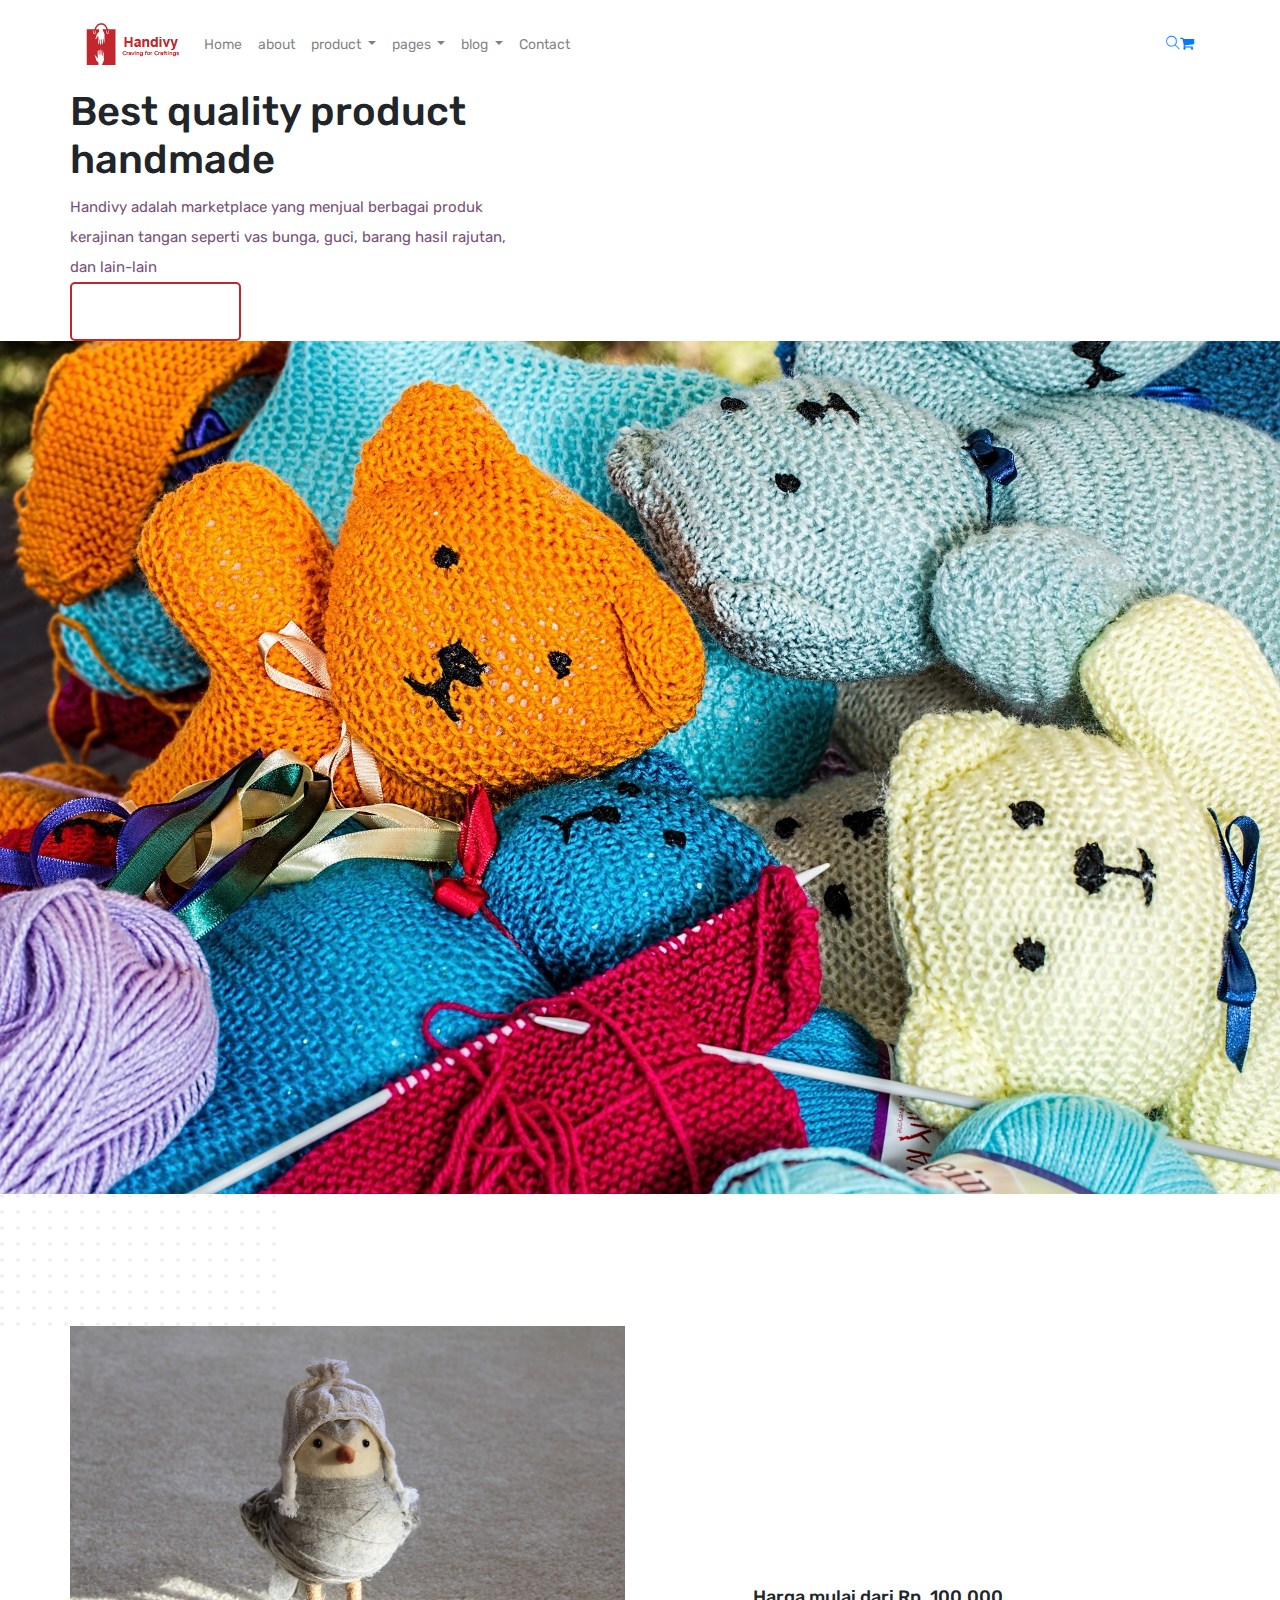
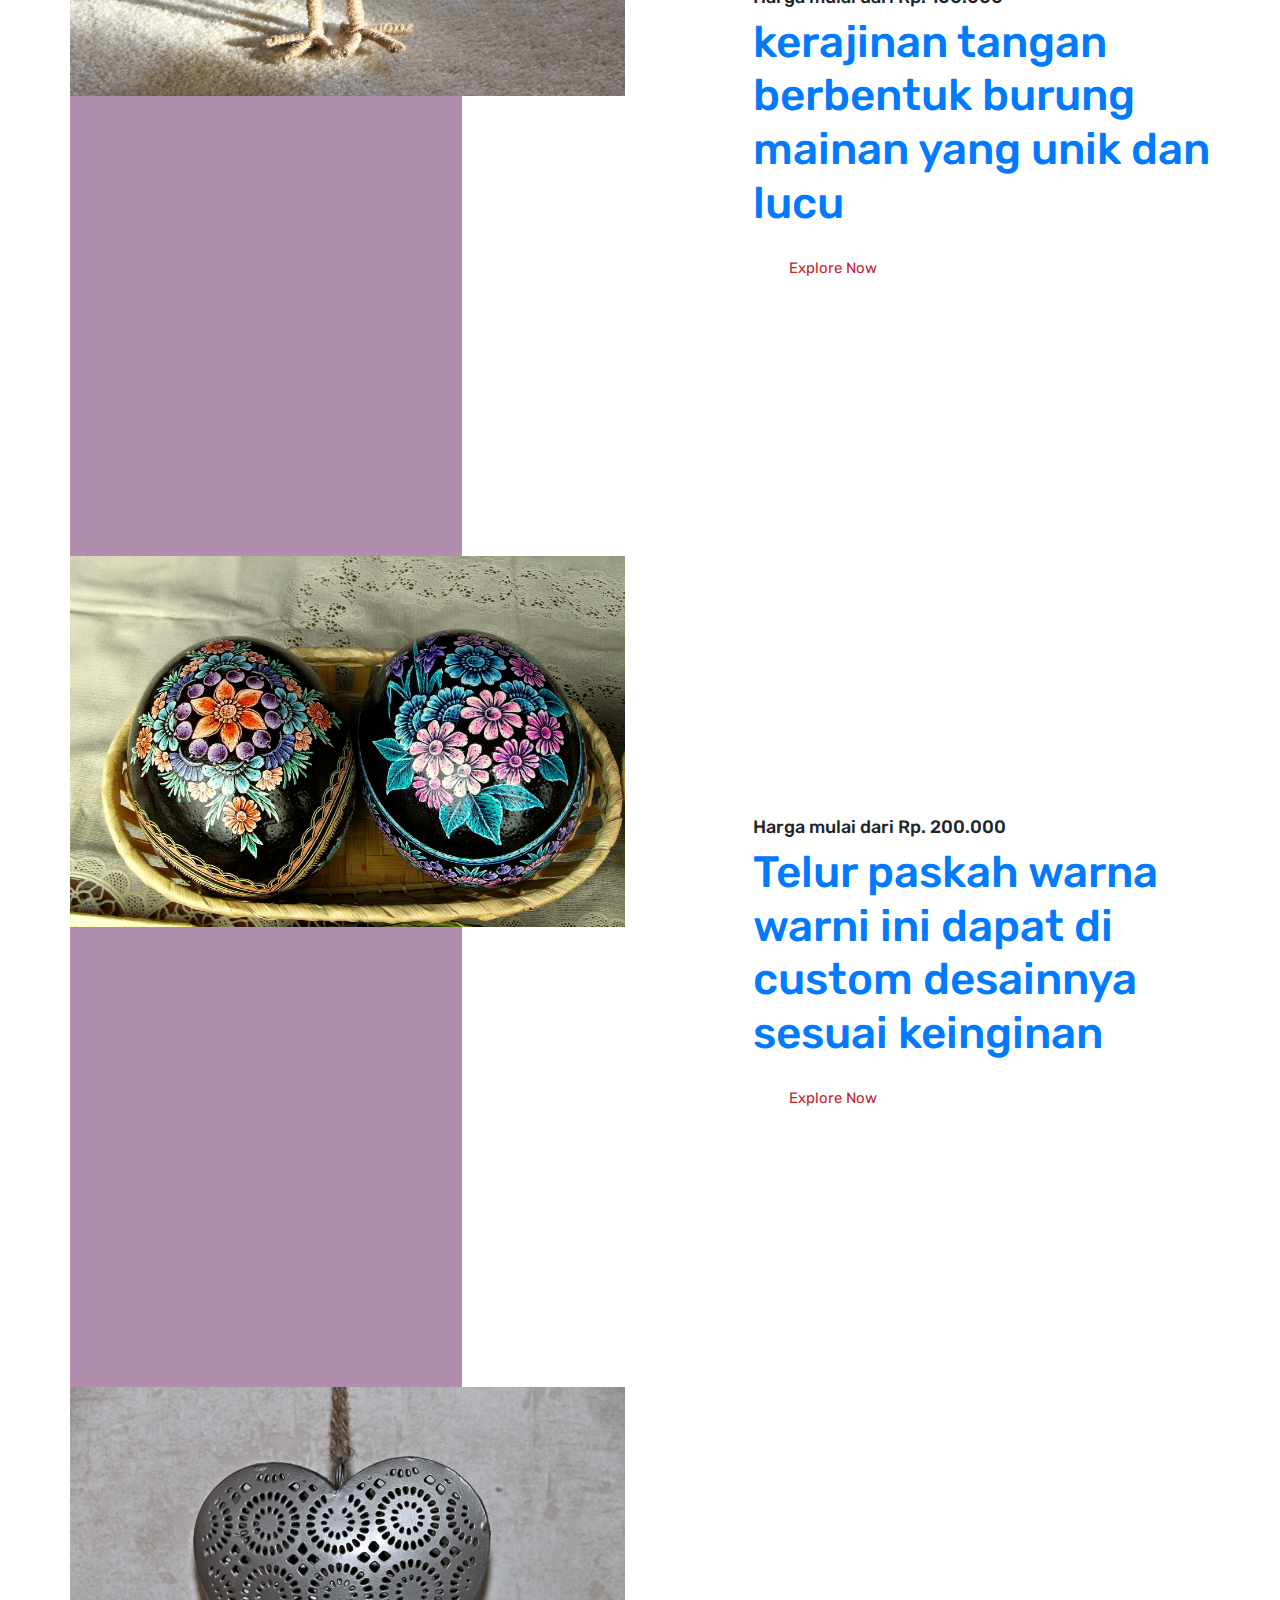
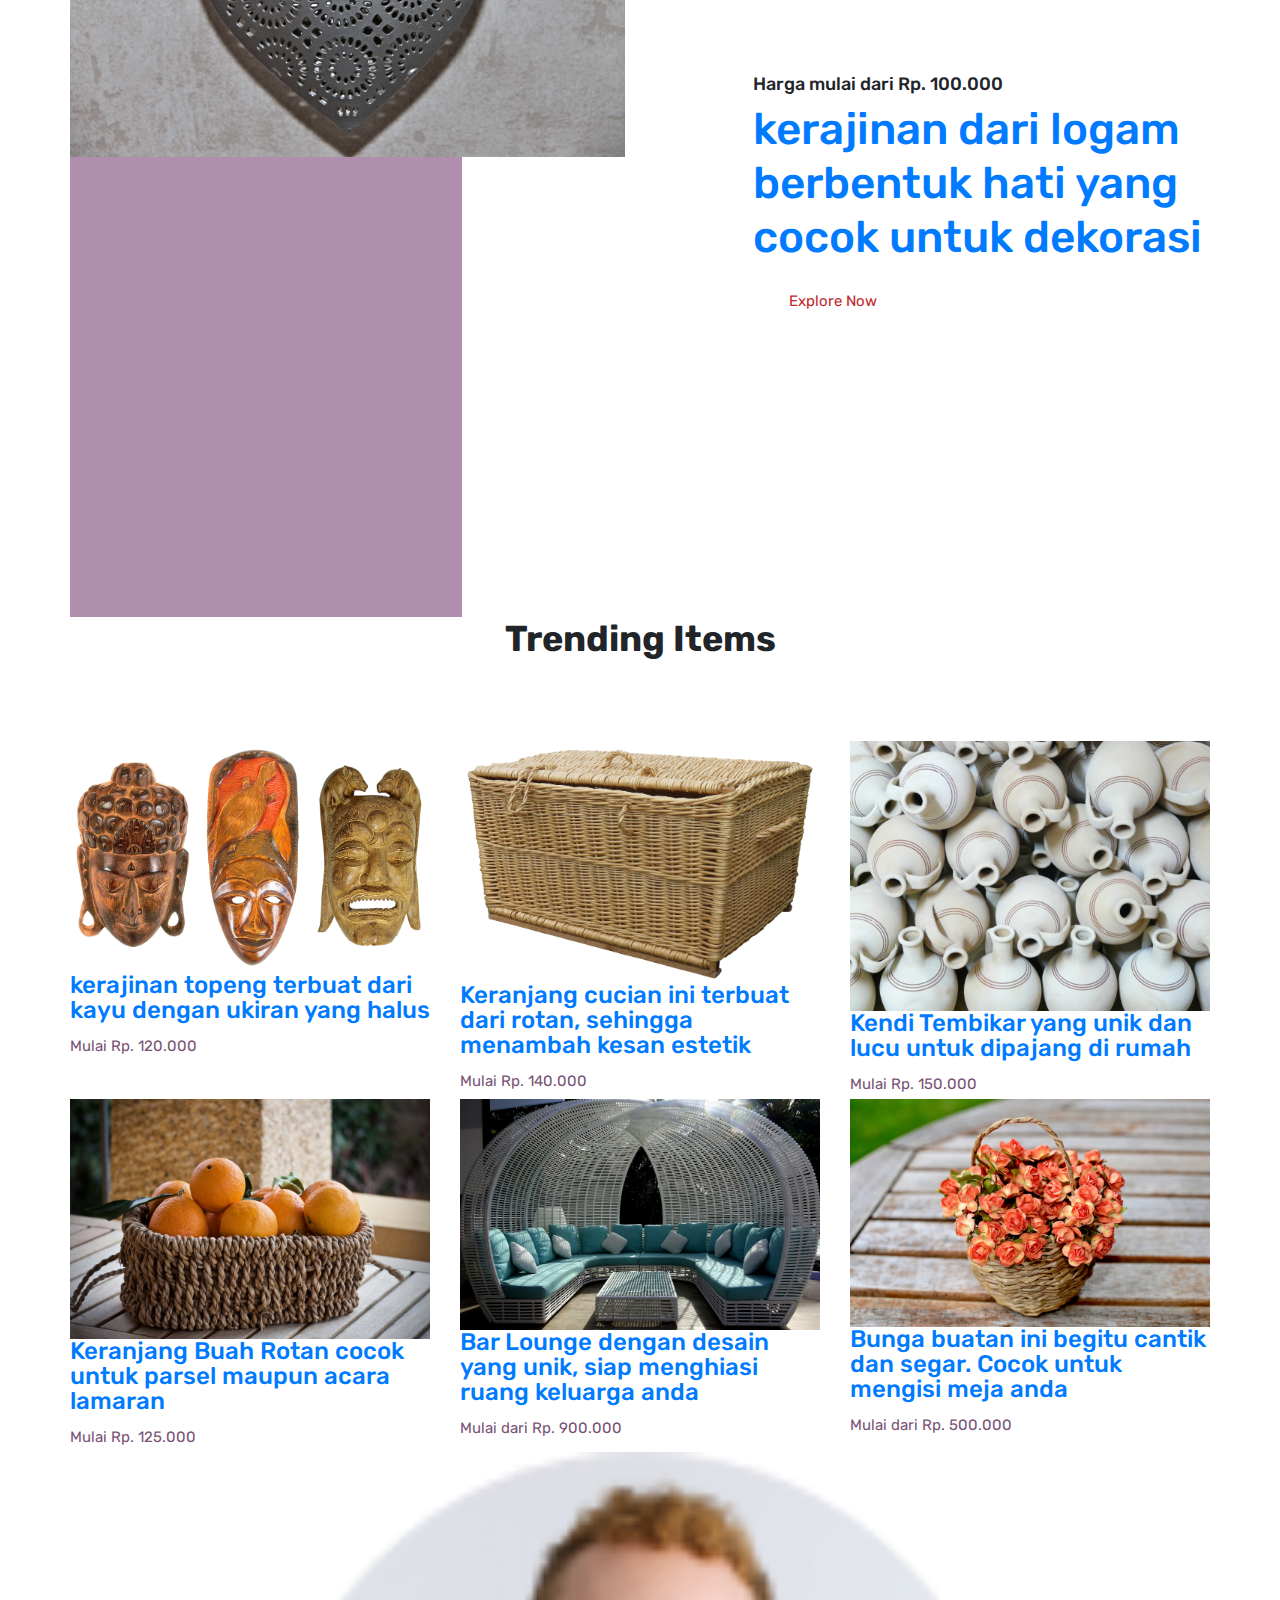
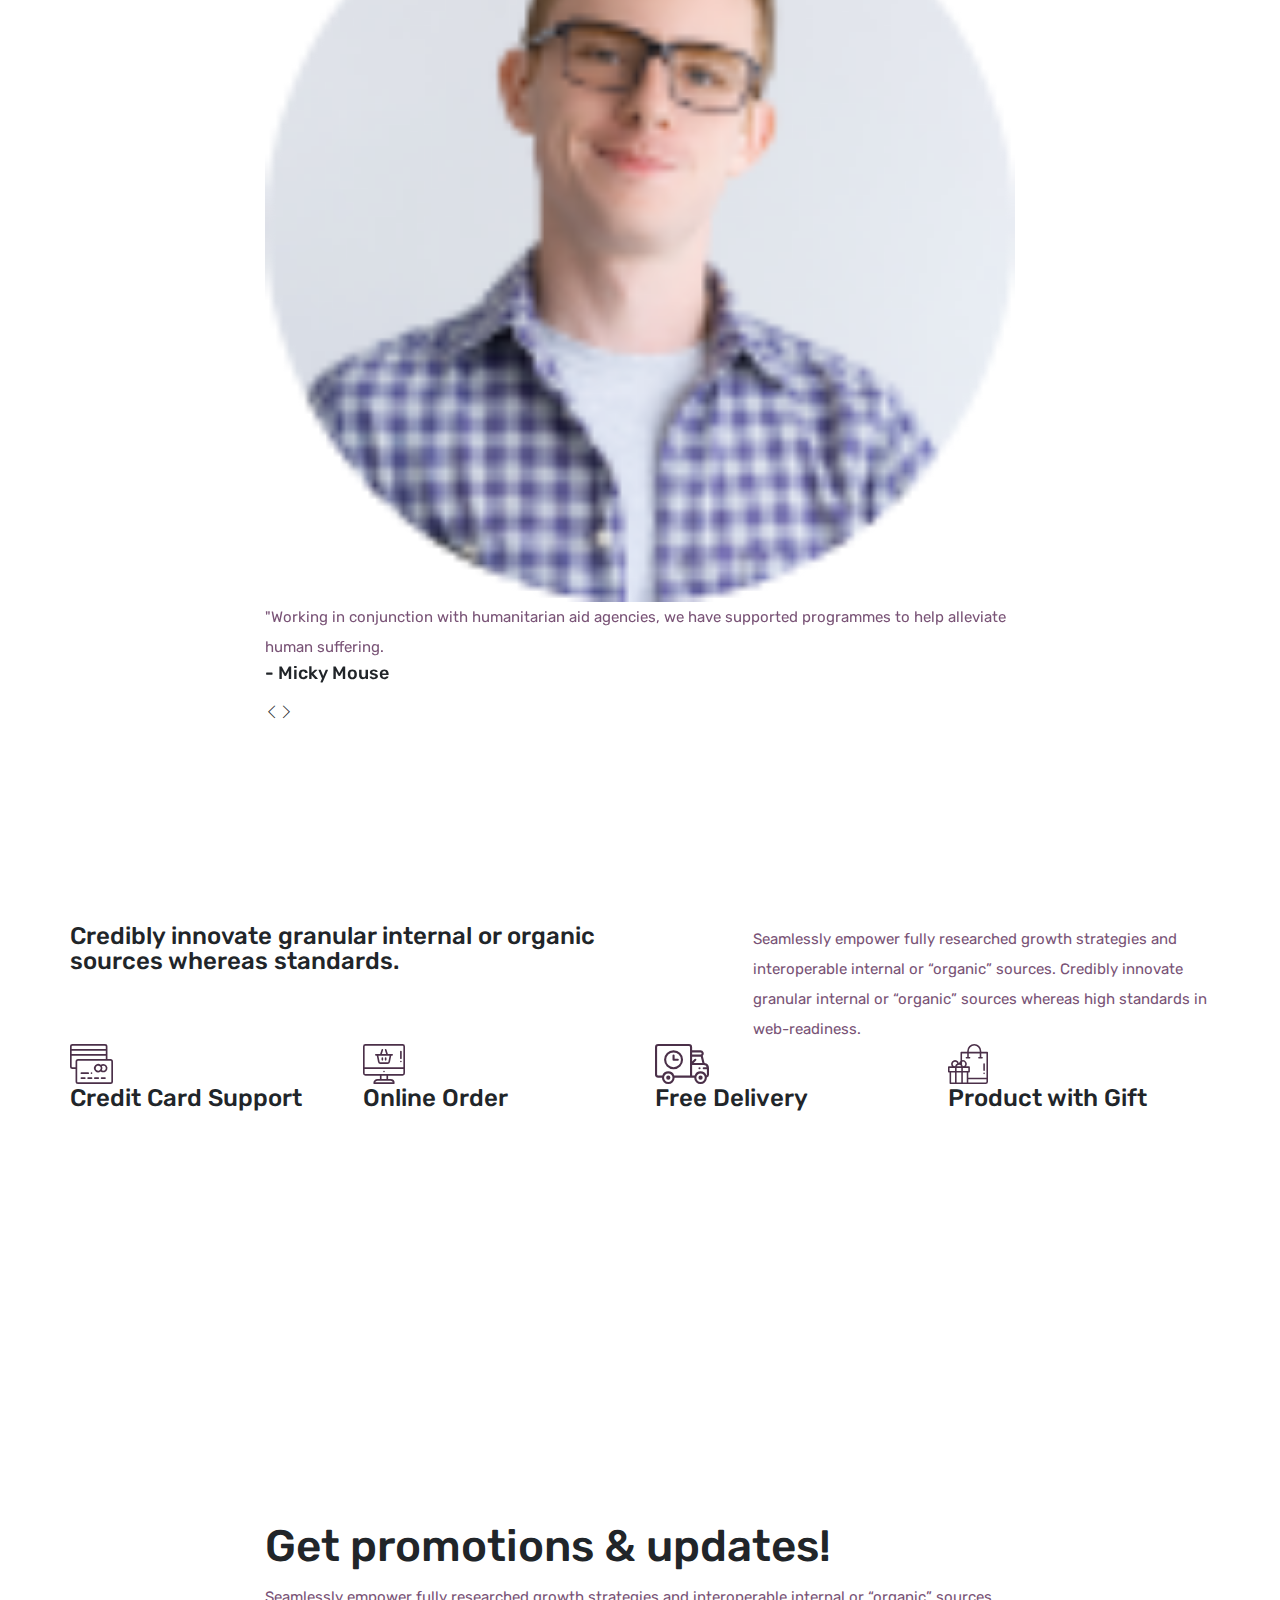
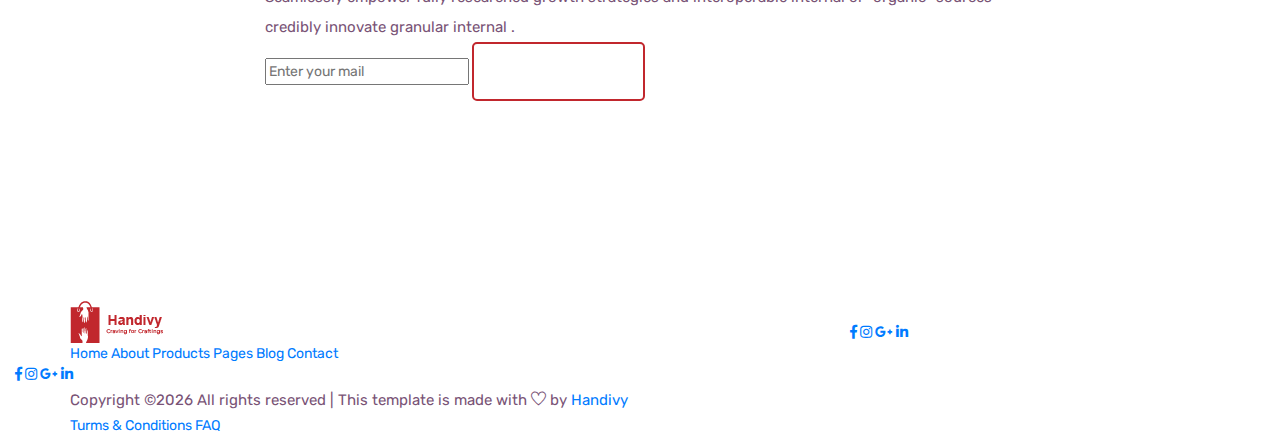
==== commit a722960c: "fixing conflict" ====
--- a/index.html
+++ b/index.html
@@ -2,13 +2,10 @@
 <html lang="zxx">
   <head>
     <!-- Required meta tags -->
-    <meta charset="utf-8" />
-    <meta
-      name="viewport"
-      content="width=device-width, initial-scale=1, shrink-to-fit=no"
-    />
+    <meta charset="utf-8">
+    <meta name="viewport" content="width=device-width, initial-scale=1, shrink-to-fit=no">
     <title>Handivy - handicraft e-commerce</title>
-    <link rel="icon" href="img/logo/branding-04.png" />
+    <link rel="icon" href="img/logo/Asset 9.png">
     <!-- Bootstrap CSS -->
     <link rel="stylesheet" href="css/bootstrap.min.css" />
     <!-- animate CSS -->
@@ -31,29 +28,16 @@
   <body>
     <!--::header part start::-->
     <header class="main_menu home_menu">
-      <div class="container">
-        <div class="row align-items-center justify-content-center">
-          <div class="col-lg-12">
-            <nav class="navbar navbar-expand-lg navbar-light">
-              <a class="navbar-brand" href="index.html">
-                <img
-                  src="img/logo/branding-04.png"
-                  width="100px"
-                  height="125px"
-                  alt="logo"
-                />
-              </a>
-              <button
-                class="navbar-toggler"
-                type="button"
-                data-toggle="collapse"
-                data-target="#navbarSupportedContent"
-                aria-controls="navbarSupportedContent"
-                aria-expanded="false"
-                aria-label="Toggle navigation"
-              >
-                <span class="menu_icon"><i class="fas fa-bars"></i></span>
-              </button>
+        <div class="container">
+            <div class="row align-items-center justify-content-center">
+                <div class="col-lg-12">
+                    <nav class="navbar navbar-expand-lg navbar-light">
+                        <a class="navbar-brand" href="index.html"> <img src="img/logo/Asset 10.png" alt="logo" style="margin-top: 10px; margin-bottom: 10px;"> </a>
+                        <button class="navbar-toggler" type="button" data-toggle="collapse"
+                            data-target="#navbarSupportedContent" aria-controls="navbarSupportedContent"
+                            aria-expanded="false" aria-label="Toggle navigation">
+                            <span class="menu_icon"><i class="fas fa-bars"></i></span>
+                        </button>
 
               <div
                 class="collapse navbar-collapse main-menu-item"
@@ -548,21 +532,32 @@
 
     <!--::footer_part start::-->
     <footer class="footer_part">
-      <div class="footer_iner">
-        <div class="container">
-          <div class="row justify-content-between align-items-center">
-            <div class="col-lg-8">
-              <div class="footer_menu">
-                <div class="footer_logo">
-                  <a href="index.html"><img src="img/logo.png" alt="#" /></a>
-                </div>
-                <div class="footer_menu_item">
-                  <a href="index.html">Home</a>
-                  <a href="about.html">About</a>
-                  <a href="product_list.html">Products</a>
-                  <a href="#">Pages</a>
-                  <a href="blog.html">Blog</a>
-                  <a href="contact.html">Contact</a>
+        <div class="footer_iner">
+            <div class="container">
+                <div class="row justify-content-between align-items-center">
+                    <div class="col-lg-8">
+                        <div class="footer_menu">
+                            <div class="footer_logo">
+                                <a href="index.html"><img src="img/logo/Asset 10.png" alt="#"></a>
+                            </div>
+                            <div class="footer_menu_item">
+                                <a href="index.html">Home</a>
+                                <a href="about.html">About</a>
+                                <a href="product_list.html">Products</a>
+                                <a href="#">Pages</a>
+                                <a href="blog.html">Blog</a>
+                                <a href="contact.html">Contact</a>
+                            </div>
+                        </div>
+                    </div>
+                    <div class="col-lg-4">
+                        <div class="social_icon">
+                            <a href="#"><i class="fab fa-facebook-f"></i></a>
+                            <a href="#"><i class="fab fa-instagram"></i></a>
+                            <a href="#"><i class="fab fa-google-plus-g"></i></a>
+                            <a href="#"><i class="fab fa-linkedin-in"></i></a>
+                        </div>
+                    </div>
                 </div>
               </div>
             </div>
@@ -576,27 +571,21 @@
             </div>
           </div>
         </div>
-      </div>
-
-      <div class="copyright_part">
-        <div class="container">
-          <div class="row">
-            <div class="col-lg-12">
-              <div class="copyright_text">
-                <p>
-                  <!-- Link back to Colorlib can't be removed. Template is licensed under CC BY 3.0. -->
-                  Copyright &copy;
-                  <script>
-                    document.write(new Date().getFullYear());
-                  </script>
-                  All rights reserved | This template is made with
-                  <i class="ti-heart" aria-hidden="true"></i> by
-                  <a href="https://colorlib.com" target="_blank">Colorlib</a>
-                  <!-- Link back to Colorlib can't be removed. Template is licensed under CC BY 3.0. -->
-                </p>
-                <div class="copyright_link">
-                  <a href="#">Turms & Conditions</a>
-                  <a href="#">FAQ</a>
+        
+        <div class="copyright_part">
+            <div class="container">
+                <div class="row ">
+                    <div class="col-lg-12">
+                        <div class="copyright_text">
+                            <P><!-- Link back to Colorlib can't be removed. Template is licensed under CC BY 3.0. -->
+Copyright &copy;<script>document.write(new Date().getFullYear());</script> All rights reserved | This template is made with <i class="ti-heart" aria-hidden="true"></i> by <a href="" target="_blank">Handivy</a>
+<!-- Link back to Colorlib can't be removed. Template is licensed under CC BY 3.0. --></P>
+                            <div class="copyright_link">
+                                <a href="#">Turms & Conditions</a>
+                                <a href="#">FAQ</a>
+                            </div>
+                        </div>
+                    </div>
                 </div>
               </div>
             </div>
--- a/css/style.css
+++ b/css/style.css
@@ -191,10 +191,13 @@
 h1,
 h2,
 h3,
-h4,
 h5,
 h6 {
+<<<<<<< HEAD
   color: #4b3049;
+=======
+  color: #86272d;
+>>>>>>> 480f5a67f357eda5a94421ee1a9ca5e4b197a275
   font-family: "Poppins", sans-serif;
   -webkit-transition: 0.5s;
   transition: 0.5s;
@@ -214,7 +217,11 @@
 h2 {
   font-size: 44px;
   line-height: 28px;
+<<<<<<< HEAD
   color: #4b3049;
+=======
+  color: #86272d;
+>>>>>>> 480f5a67f357eda5a94421ee1a9ca5e4b197a275
   font-weight: 600;
   line-height: 1.222;
 }
@@ -293,7 +300,11 @@
 /* line 186, /Applications/MAMP/htdocs/old/palash/cl/shop_html/sass/_common.scss */
 .section_tittle h2 {
   font-size: 36px;
+<<<<<<< HEAD
   color: #4b3049;
+=======
+  color: #86272d;
+>>>>>>> 480f5a67f357eda5a94421ee1a9ca5e4b197a275
   line-height: 27px;
   font-weight: 700;
   position: relative;
@@ -546,8 +557,13 @@
   display: inline-block;
   padding: 17px 50px;
   border-radius: 5px;
+<<<<<<< HEAD
   background-color: #b08ead;
   border: 2px solid #b08ead;
+=======
+  background-color: #c1272d;
+  border: 2px solid #c1272d;
+>>>>>>> 480f5a67f357eda5a94421ee1a9ca5e4b197a275
   font-size: 15px;
   font-weight: 500;
   -webkit-transition: 0.5s;
@@ -559,7 +575,11 @@
 /* line 36, /Applications/MAMP/htdocs/old/palash/cl/shop_html/sass/_button.scss */
 .btn_1:hover {
   background-color: #fff;
+<<<<<<< HEAD
   color: #b08ead;
+=======
+  color: #c1272d;
+>>>>>>> 480f5a67f357eda5a94421ee1a9ca5e4b197a275
 }
 
 @media (max-width: 991px) {
@@ -575,10 +595,17 @@
   padding: 18px 36px;
   border-radius: 5px;
   background-color: transparent;
+<<<<<<< HEAD
   border: 1px solid #b08ead;
   font-size: 15px;
   font-weight: 700;
   color: #b08ead;
+=======
+  border: 1px solid #c1272d;
+  font-size: 15px;
+  font-weight: 700;
+  color: #c1272d;
+>>>>>>> 480f5a67f357eda5a94421ee1a9ca5e4b197a275
   text-transform: uppercase;
   font-weight: 400;
   -webkit-transition: 0.5s;
@@ -587,7 +614,11 @@
 
 /* line 56, /Applications/MAMP/htdocs/old/palash/cl/shop_html/sass/_button.scss */
 .btn_3:hover {
+<<<<<<< HEAD
   background-color: #b08ead;
+=======
+  background-color: #c1272d;
+>>>>>>> 480f5a67f357eda5a94421ee1a9ca5e4b197a275
   color: #fff;
 }
 
@@ -619,7 +650,11 @@
 /* line 79, /Applications/MAMP/htdocs/old/palash/cl/shop_html/sass/_button.scss */
 .btn_2:hover {
   color: #fff !important;
+<<<<<<< HEAD
   background-color: #b08ead;
+=======
+  background-color: #c1272d;
+>>>>>>> 480f5a67f357eda5a94421ee1a9ca5e4b197a275
 }
 
 @media (max-width: 991px) {
@@ -633,7 +668,11 @@
 
 /* line 94, /Applications/MAMP/htdocs/old/palash/cl/shop_html/sass/_button.scss */
 .btn_4 {
+<<<<<<< HEAD
   color: #b08ead;
+=======
+  color: #c1272d;
+>>>>>>> 480f5a67f357eda5a94421ee1a9ca5e4b197a275
   font-size: 15px;
   font-weight: 700;
   margin-top: 53px;
@@ -668,7 +707,11 @@
   color: #fff;
   border: 1px solid #edeff2;
   text-transform: uppercase;
+<<<<<<< HEAD
   background-color: #b08ead;
+=======
+  background-color: #c1272d;
+>>>>>>> 480f5a67f357eda5a94421ee1a9ca5e4b197a275
   cursor: pointer;
   -webkit-transition: 0.5s;
   transition: 0.5s;
@@ -738,9 +781,14 @@
 }
 
 /* line 14, /Applications/MAMP/htdocs/old/palash/cl/shop_html/sass/_blog.scss */
+<<<<<<< HEAD
 .blog_area a:hover,
 .blog_area a :hover {
   color: #b08ead;
+=======
+.blog_area a:hover, .blog_area a :hover {
+  color: #c1272d;
+>>>>>>> 480f5a67f357eda5a94421ee1a9ca5e4b197a275
 }
 
 /* line 20, /Applications/MAMP/htdocs/old/palash/cl/shop_html/sass/_blog.scss */
@@ -1246,7 +1294,11 @@
 
 /* line 540, /Applications/MAMP/htdocs/old/palash/cl/shop_html/sass/_blog.scss */
 .blog_details a:hover {
+<<<<<<< HEAD
   color: #b08ead !important;
+=======
+  color: #c1272d !important;
+>>>>>>> 480f5a67f357eda5a94421ee1a9ca5e4b197a275
 }
 
 /* line 545, /Applications/MAMP/htdocs/old/palash/cl/shop_html/sass/_blog.scss */
@@ -1314,7 +1366,11 @@
   left: 10px;
   display: block;
   color: #fff;
+<<<<<<< HEAD
   background-color: #b08ead;
+=======
+  background-color: #c1272d;
+>>>>>>> 480f5a67f357eda5a94421ee1a9ca5e4b197a275
   padding: 8px 15px;
   border-radius: 5px;
 }
@@ -1537,7 +1593,11 @@
 
 /* line 835, /Applications/MAMP/htdocs/old/palash/cl/shop_html/sass/_blog.scss */
 .blog_right_sidebar .tag_cloud_widget ul li a:hover {
+<<<<<<< HEAD
   background: #b08ead;
+=======
+  background: #c1272d;
+>>>>>>> 480f5a67f357eda5a94421ee1a9ca5e4b197a275
   color: #fff !important;
   -webkit-text-fill-color: #fff;
   text-decoration: none;
@@ -1785,7 +1845,11 @@
 
 /* line 1201, /Applications/MAMP/htdocs/old/palash/cl/shop_html/sass/_blog.scss */
 .single-post-area .blog-author a:hover {
+<<<<<<< HEAD
   color: #b08ead;
+=======
+  color: #c1272d;
+>>>>>>> 480f5a67f357eda5a94421ee1a9ca5e4b197a275
 }
 
 /* line 1206, /Applications/MAMP/htdocs/old/palash/cl/shop_html/sass/_blog.scss */
@@ -2109,8 +2173,13 @@
 
 /* line 1496, /Applications/MAMP/htdocs/old/palash/cl/shop_html/sass/_blog.scss */
 .single_sidebar_widget .btn_1:hover {
+<<<<<<< HEAD
   color: #b08ead !important;
   border: 1px solid #b08ead;
+=======
+  color: #c1272d !important;
+  border: 1px solid #c1272d;
+>>>>>>> 480f5a67f357eda5a94421ee1a9ca5e4b197a275
 }
 
 /*============ End Blog Single Styles  =============*/
@@ -2136,7 +2205,11 @@
 
 /* line 18, /Applications/MAMP/htdocs/old/palash/cl/shop_html/sass/_single_blog.scss */
 .single_blog_post .single_blog .single_appartment_content p a {
+<<<<<<< HEAD
   color: #b08ead;
+=======
+  color: #c1272d;
+>>>>>>> 480f5a67f357eda5a94421ee1a9ca5e4b197a275
 }
 
 /* line 22, /Applications/MAMP/htdocs/old/palash/cl/shop_html/sass/_single_blog.scss */
@@ -2186,7 +2259,11 @@
 
 /* line 12, /Applications/MAMP/htdocs/old/palash/cl/shop_html/sass/_menu.scss */
 .main_menu .main-menu-item ul li .nav-link {
+<<<<<<< HEAD
   color: #4b3049;
+=======
+  color: #86272d;
+>>>>>>> 480f5a67f357eda5a94421ee1a9ca5e4b197a275
   font-size: 16px;
   padding: 35px 21px;
   font-family: "Rubik", sans-serif;
@@ -2230,7 +2307,11 @@
   max-width: 1140px;
   z-index: 999;
   text-align: center;
+<<<<<<< HEAD
   background: #b08ead;
+=======
+  background: #c1272d;
+>>>>>>> 480f5a67f357eda5a94421ee1a9ca5e4b197a275
   box-shadow: 0 10px 15px rgba(0, 0, 0, 0.2);
 }
 
@@ -2290,7 +2371,11 @@
 
 /* line 89, /Applications/MAMP/htdocs/old/palash/cl/shop_html/sass/_menu.scss */
 .main_menu a i {
+<<<<<<< HEAD
   color: #4b3049 !important;
+=======
+  color: #86272d !important;
+>>>>>>> 480f5a67f357eda5a94421ee1a9ca5e4b197a275
   position: relative;
   z-index: 1;
   font-size: 20px;
@@ -2324,7 +2409,11 @@
 
 /* line 121, /Applications/MAMP/htdocs/old/palash/cl/shop_html/sass/_menu.scss */
 .menu_fixed .active_color {
+<<<<<<< HEAD
   color: #b08ead !important;
+=======
+  color: #c1272d !important;
+>>>>>>> 480f5a67f357eda5a94421ee1a9ca5e4b197a275
 }
 
 /* line 127, /Applications/MAMP/htdocs/old/palash/cl/shop_html/sass/_menu.scss */
@@ -2335,7 +2424,11 @@
   transform: scale(1, 0);
   display: block;
   border: 0px solid transparent;
+<<<<<<< HEAD
   background-color: #b08ead;
+=======
+  background-color: #c1272d;
+>>>>>>> 480f5a67f357eda5a94421ee1a9ca5e4b197a275
 }
 
 /* line 135, /Applications/MAMP/htdocs/old/palash/cl/shop_html/sass/_menu.scss */
@@ -2343,7 +2436,11 @@
   font-size: 14px;
   padding: 8px 20px !important;
   color: #fff !important;
+<<<<<<< HEAD
   background-color: #b08ead;
+=======
+  background-color: #c1272d;
+>>>>>>> 480f5a67f357eda5a94421ee1a9ca5e4b197a275
   text-transform: capitalize;
 }
 
@@ -2403,11 +2500,19 @@
   .dropdown:hover .show {
     transform: scale(1);
     display: block;
+<<<<<<< HEAD
     color: #b08ead;
   }
   /* line 208, /Applications/MAMP/htdocs/old/palash/cl/shop_html/sass/_menu.scss */
   .dropdown .dropdown-item:hover {
     color: #b08ead !important;
+=======
+    color: #c1272d;
+  }
+  /* line 208, /Applications/MAMP/htdocs/old/palash/cl/shop_html/sass/_menu.scss */
+  .dropdown .dropdown-item:hover {
+    color:#c1272d !important;
+>>>>>>> 480f5a67f357eda5a94421ee1a9ca5e4b197a275
   }
   /* line 213, /Applications/MAMP/htdocs/old/palash/cl/shop_html/sass/_menu.scss */
   .navbar-brand img {
@@ -2503,7 +2608,11 @@
   content: "";
   left: 0;
   bottom: 0;
+<<<<<<< HEAD
   background-color: #b08ead;
+=======
+  background-color: #c1272d;
+>>>>>>> 480f5a67f357eda5a94421ee1a9ca5e4b197a275
   width: 196px;
   height: 618px;
 }
@@ -2589,7 +2698,11 @@
 
 /* line 70, /Applications/MAMP/htdocs/old/palash/cl/shop_html/sass/_banner.scss */
 .banner_part .banner_text h1 span {
+<<<<<<< HEAD
   color: #b08ead;
+=======
+  color: #c1272d;
+>>>>>>> 480f5a67f357eda5a94421ee1a9ca5e4b197a275
 }
 
 /* line 74, /Applications/MAMP/htdocs/old/palash/cl/shop_html/sass/_banner.scss */
@@ -2751,7 +2864,11 @@
 .single_product_list .single_product_content h5 {
   font-weight: 500;
   font-size: 20px;
+<<<<<<< HEAD
   color: #b08ead;
+=======
+  color: #c1272d;
+>>>>>>> 480f5a67f357eda5a94421ee1a9ca5e4b197a275
 }
 
 @media (max-width: 991px) {
@@ -2771,7 +2888,11 @@
 
 /* line 36, /Applications/MAMP/htdocs/old/palash/cl/shop_html/sass/_single_product.scss */
 .single_product_list .single_product_content h2 a {
+<<<<<<< HEAD
   color: #4b3049;
+=======
+  color: #86272d;
+>>>>>>> 480f5a67f357eda5a94421ee1a9ca5e4b197a275
 }
 
 /* line 38, /Applications/MAMP/htdocs/old/palash/cl/shop_html/sass/_single_product.scss */
@@ -2966,7 +3087,7 @@
 /* line 150, /Applications/MAMP/htdocs/old/palash/cl/shop_html/sass/_single_product.scss */
 .product_image_area .single_product_text p {
   margin-top: 50px;
-  color: #707070;
+  color: #fa5252;
 }
 
 @media (max-width: 991px) {
@@ -3119,12 +3240,12 @@
 
 /* line 37, /Applications/MAMP/htdocs/old/palash/cl/shop_html/sass/_trending_items.scss */
 .single_product_item h3 a {
-  color: #4b3049;
+  color: #86272d;
 }
 
 /* line 39, /Applications/MAMP/htdocs/old/palash/cl/shop_html/sass/_trending_items.scss */
 .single_product_item h3 a:hover {
-  color: #b08ead;
+  color: #c1272d;
 }
 
 /* line 44, /Applications/MAMP/htdocs/old/palash/cl/shop_html/sass/_trending_items.scss */
@@ -3136,6 +3257,7 @@
   /* line 44, /Applications/MAMP/htdocs/old/palash/cl/shop_html/sass/_trending_items.scss */
   .single_product_item p {
     font-size: 16px;
+    color: #fa5252;
   }
 }
 
@@ -3150,7 +3272,7 @@
 .client_review {
   padding: 100px 0;
   text-align: center;
-  background-color: #b08ead;
+  background-color: #c1272d;
   position: relative;
 }
 
@@ -3283,7 +3405,7 @@
 
 /* line 17, /Applications/MAMP/htdocs/old/palash/cl/shop_html/sass/_feature_part.scss */
 .feature_part .feature_part_content p {
-  color: #707070;
+  color: #fa5252;
 }
 
 /* line 21, /Applications/MAMP/htdocs/old/palash/cl/shop_html/sass/_feature_part.scss */
@@ -3333,7 +3455,7 @@
 
 /* line 1, /Applications/MAMP/htdocs/old/palash/cl/shop_html/sass/_subscribe_part.scss */
 .subscribe_part {
-  background-color: #4b3049;
+  background-color: #86272d;
 }
 
 /* line 3, /Applications/MAMP/htdocs/old/palash/cl/shop_html/sass/_subscribe_part.scss */
@@ -3542,7 +3664,7 @@
   line-height: 60px;
   padding: 0px 45px;
   border: 0px solid transparent;
-  background-color: #b08ead;
+  background-color: #c1272d;
   color: #fff;
   font-size: 14px;
   font-weight: 500;
@@ -3588,7 +3710,7 @@
 
 /* line 20, /Applications/MAMP/htdocs/old/palash/cl/shop_html/sass/_best_seller.scss */
 .best_seller .single_product_item .single_product_text a {
-  color: #b08ead;
+  color: #c1272d;
   text-transform: uppercase;
   font-size: 18px;
   font-weight: 500;
@@ -3738,7 +3860,7 @@
 /* line 37, /Applications/MAMP/htdocs/old/palash/cl/shop_html/sass/_product.scss */
 .single-product .product-img .p_icon a:hover {
   color: #fff;
-  background: #b08ead;
+  background: #c1272d;
 }
 
 /* line 45, /Applications/MAMP/htdocs/old/palash/cl/shop_html/sass/_product.scss */
@@ -3781,7 +3903,7 @@
 
 /* line 82, /Applications/MAMP/htdocs/old/palash/cl/shop_html/sass/_product.scss */
 .single-product:hover .product-btm h4 {
-  color: #b08ead;
+  color: #c1272d;
 }
 
 /* End Feature Product Area css
@@ -4024,10 +4146,9 @@
 }
 
 /* line 300, /Applications/MAMP/htdocs/old/palash/cl/shop_html/sass/_product.scss */
-.p_filter_widgets .list li.active a:before,
-.p_filter_widgets .list li:hover a:before {
-  background: #b08ead;
-  border-color: #b08ead;
+.p_filter_widgets .list li.active a:before, .p_filter_widgets .list li:hover a:before {
+  background: #c1272d;
+  border-color: #c1272d;
 }
 
 /* line 307, /Applications/MAMP/htdocs/old/palash/cl/shop_html/sass/_product.scss */
@@ -4173,7 +4294,7 @@
 
 /* line 448, /Applications/MAMP/htdocs/old/palash/cl/shop_html/sass/_product.scss */
 .product_top_bar .single_product_menu p span {
-  color: #b08ead;
+  color: #c1272d;
 }
 
 /* line 453, /Applications/MAMP/htdocs/old/palash/cl/shop_html/sass/_product.scss */
@@ -4424,7 +4545,7 @@
 .s_product_text h2 {
   font-size: 24px;
   font-weight: bold;
-  color: #b08ead;
+  color: #c1272d;
   margin-bottom: 15px;
 }
 
@@ -4454,7 +4575,7 @@
 
 /* line 716, /Applications/MAMP/htdocs/old/palash/cl/shop_html/sass/_product.scss */
 .s_product_text .list li a.active {
-  color: #b08ead;
+  color: #c1272d;
 }
 
 /* line 719, /Applications/MAMP/htdocs/old/palash/cl/shop_html/sass/_product.scss */
@@ -4619,9 +4740,9 @@
 
 /* line 862, /Applications/MAMP/htdocs/old/palash/cl/shop_html/sass/_product.scss */
 .product_description_area .nav.nav-tabs li a.active {
-  background: #b08ead;
+  background: #c1272d;
   color: #fff;
-  border-color: #b08ead;
+  border-color: #c1272d;
 }
 
 /* line 871, /Applications/MAMP/htdocs/old/palash/cl/shop_html/sass/_product.scss */
@@ -4640,7 +4761,7 @@
 
 /* line 882, /Applications/MAMP/htdocs/old/palash/cl/shop_html/sass/_product.scss */
 .product_description_area .tab-content .total_rate .box_total h4 {
-  color: #b08ead;
+  color: #c1272d;
   font-size: 48px;
   font-weight: bold;
 }
@@ -4795,8 +4916,8 @@
 
 /* line 1026, /Applications/MAMP/htdocs/old/palash/cl/shop_html/sass/_product.scss */
 .review_item .media .media-body .reply_btn:hover {
-  background: #b08ead;
-  border-color: #b08ead;
+  background: #c1272d;
+  border-color: #c1272d;
   color: #fff;
 }
 
@@ -5128,7 +5249,7 @@
   height: 10px;
   width: 10px;
   border-radius: 50%;
-  background: #b08ead;
+  background: #c1272d;
   display: inline-block;
   position: absolute;
   right: 3px;
@@ -5287,7 +5408,7 @@
 
 /* line 1443, /Applications/MAMP/htdocs/old/palash/cl/shop_html/sass/_product.scss */
 .check_title h2 a {
-  color: #b08ead;
+  color: #c1272d;
   text-decoration: underline;
 }
 
@@ -5485,9 +5606,9 @@
 
 /* line 1588, /Applications/MAMP/htdocs/old/palash/cl/shop_html/sass/_product.scss */
 .tp_btn:hover {
-  background: #b08ead;
+  background: #c1272d;
   color: #fff;
-  border-color: #b08ead;
+  border-color: #c1272d;
 }
 
 /* line 1596, /Applications/MAMP/htdocs/old/palash/cl/shop_html/sass/_product.scss */
@@ -5571,7 +5692,7 @@
 
 /* line 1650, /Applications/MAMP/htdocs/old/palash/cl/shop_html/sass/_product.scss */
 .billing_details .contact_form .form-group .creat_account a {
-  color: #b08ead;
+  color:#c1272d;
 }
 
 /* line 1658, /Applications/MAMP/htdocs/old/palash/cl/shop_html/sass/_product.scss */
@@ -5690,8 +5811,8 @@
 
 /* line 1776, /Applications/MAMP/htdocs/old/palash/cl/shop_html/sass/_product.scss */
 .order_box .payment_item.active h4:before {
-  background: #b08ead;
-  border-color: #b08ead;
+  background: #c1272d;
+  border-color: #c1272d;
 }
 
 /* line 1784, /Applications/MAMP/htdocs/old/palash/cl/shop_html/sass/_product.scss */
@@ -5708,7 +5829,7 @@
 
 /* line 1793, /Applications/MAMP/htdocs/old/palash/cl/shop_html/sass/_product.scss */
 .order_box .creat_account a {
-  color: #b08ead;
+  color: #c1272d;
 }
 
 /* line 1798, /Applications/MAMP/htdocs/old/palash/cl/shop_html/sass/_product.scss */
@@ -5900,8 +6021,8 @@
 
 /* line 1930, /Applications/MAMP/htdocs/old/palash/cl/shop_html/sass/_product.scss */
 .radion_btn input[type="radio"]:checked ~ .check {
-  border: 1px solid #b08ead;
-  background: #b08ead;
+  border: 1px solid #c1272d;
+  background: #c1272d;
 }
 
 /* line 1935, /Applications/MAMP/htdocs/old/palash/cl/shop_html/sass/_product.scss */
@@ -5951,24 +6072,9 @@
 
 /* line 1960, /Applications/MAMP/htdocs/old/palash/cl/shop_html/sass/_product.scss */
 .login_part .login_part_text {
-  background-image: -moz-linear-gradient(
-    90deg,
-    #b08ead 0%,
-    #4b3049 64%,
-    #b08ead 100%
-  );
-  background-image: -webkit-linear-gradient(
-    90deg,
-    #b08ead 0%,
-    #4b3049 64%,
-    #b08ead 100%
-  );
-  background-image: linear-gradient(
-    90deg,
-    #b08ead 0%,
-    #4b3049 64%,
-    #b08ead 100%
-  );
+  background-image: -moz-linear-gradient(90deg, #c1272d 0%, #86272d 64%, #c1272d 100%);
+  background-image: -webkit-linear-gradient(90deg, #c1272d 0%, #86272d 64%, #c1272d 100%);
+  background-image: linear-gradient(90deg, #c1272d 0%, #86272d 64%, #c1272d 100%);
   background-size: 200% auto;
 }
 
@@ -5999,7 +6105,7 @@
 /* line 1982, /Applications/MAMP/htdocs/old/palash/cl/shop_html/sass/_product.scss */
 .login_part .login_part_text .btn_3:hover {
   background-color: #fff;
-  color: #b08ead !important;
+  color: #c1272d !important;
 }
 
 @media (max-width: 991px) {
@@ -6143,7 +6249,7 @@
 
 /* line 2102, /Applications/MAMP/htdocs/old/palash/cl/shop_html/sass/_product.scss */
 .s_product_text .like_us:hover {
-  background-color: #b08ead;
+  background-color: #c1272d;
   color: #fff;
 }
 
@@ -6154,7 +6260,7 @@
 
 /* line 2109, /Applications/MAMP/htdocs/old/palash/cl/shop_html/sass/_product.scss */
 .s_product_text .btn_3:hover {
-  color: #b08ead;
+  color: #c1272d;
   background-color: #fff;
   box-shadow: -14.142px 14.142px 20px 0px rgba(0, 0, 0, 0.1);
   border: 1px solid #fff;
@@ -6199,7 +6305,7 @@
 
 /* line 2151, /Applications/MAMP/htdocs/old/palash/cl/shop_html/sass/_product.scss */
 .card_area .social_icon a:hover {
-  background-color: #b08ead;
+  background-color: #c1272d;
 }
 
 /* line 2156, /Applications/MAMP/htdocs/old/palash/cl/shop_html/sass/_product.scss */
@@ -6220,7 +6326,7 @@
 
 /* line 2168, /Applications/MAMP/htdocs/old/palash/cl/shop_html/sass/_product.scss */
 .cart_area .btn_1:hover {
-  border: 1px solid #b08ead !important;
+  border: 1px solid #c1272d !important;
 }
 
 /************ new arrival css here ****************/
@@ -6363,7 +6469,7 @@
   top: 0;
   width: 100%;
   height: 100%;
-  background-color: #b08ead;
+  background-color: #c1272d;
   opacity: 0;
   -webkit-transition: 0.5s;
   transition: 0.5s;
@@ -6449,7 +6555,7 @@
 
 /* line 144, /Applications/MAMP/htdocs/old/palash/cl/shop_html/sass/_new_arrival.scss */
 .new_arrival .single_arrivel_item .hover_text .social_icon a:hover {
-  background-color: #b08ead;
+  background-color: #c1272d;
   color: #fff;
 }
 
@@ -6482,7 +6588,7 @@
 .new_arrival .active {
   position: relative;
   z-index: 1;
-  color: #b08ead;
+  color: #c1272d;
 }
 
 /* line 173, /Applications/MAMP/htdocs/old/palash/cl/shop_html/sass/_new_arrival.scss */
@@ -6493,7 +6599,7 @@
   bottom: 0;
   width: 100%;
   height: 2px;
-  background-color: #b08ead;
+  background-color: #c1272d;
 }
 
 /************ shipping details css here **************/
@@ -6584,7 +6690,7 @@
   height: 100%;
   left: 0;
   top: 0;
-  background-color: #b08ead;
+  background-color: #c1272d;
   opacity: 0;
   visibility: hidden;
   z-index: 1;
@@ -6638,7 +6744,7 @@
 
 /* line 6, /Applications/MAMP/htdocs/old/palash/cl/shop_html/sass/_confirmation_part.scss */
 .confirmation_part .confirmation_tittle span {
-  color: #b08ead;
+  color: #c1272d;
 }
 
 /* line 11, /Applications/MAMP/htdocs/old/palash/cl/shop_html/sass/_confirmation_part.scss */
@@ -6750,7 +6856,7 @@
 sub,
 u,
 del {
-  color: #b08ead;
+  color: #c1272d;
 }
 
 /* line 93, /Applications/MAMP/htdocs/old/palash/cl/shop_html/sass/_elements.scss */
@@ -6923,28 +7029,28 @@
 /* line 218, /Applications/MAMP/htdocs/old/palash/cl/shop_html/sass/_elements.scss */
 .genric-btn.primary {
   color: #fff;
-  background: #b08ead;
+  background: #c1272d;
   border: 1px solid transparent;
 }
 
 /* line 222, /Applications/MAMP/htdocs/old/palash/cl/shop_html/sass/_elements.scss */
 .genric-btn.primary:hover {
-  color: #b08ead;
-  border: 1px solid #b08ead;
+  color: #c1272d;
+  border: 1px solid #c1272d;
   background: #fff;
 }
 
 /* line 228, /Applications/MAMP/htdocs/old/palash/cl/shop_html/sass/_elements.scss */
 .genric-btn.primary-border {
-  color: #b08ead;
-  border: 1px solid #b08ead;
+  color: #c1272d;
+  border: 1px solid #c1272d;
   background: #fff;
 }
 
 /* line 232, /Applications/MAMP/htdocs/old/palash/cl/shop_html/sass/_elements.scss */
 .genric-btn.primary-border:hover {
   color: #fff;
-  background: #b08ead;
+  background: #c1272d;
   border: 1px solid transparent;
 }
 
@@ -7102,7 +7208,7 @@
 .generic-blockquote {
   padding: 30px 50px 30px 30px;
   background: #f9f9ff;
-  border-left: 2px solid #b08ead;
+  border-left: 2px solid #c1272d;
 }
 
 /* line 354, /Applications/MAMP/htdocs/old/palash/cl/shop_html/sass/_elements.scss */
@@ -7257,7 +7363,7 @@
   position: absolute;
   width: 14px;
   height: 14px;
-  border: 3px solid #b08ead;
+  border: 3px solid #c1272d;
   background: #fff;
   top: 4px;
   left: 0;
@@ -7272,7 +7378,7 @@
 /* line 476, /Applications/MAMP/htdocs/old/palash/cl/shop_html/sass/_elements.scss */
 .ordered-list li {
   list-style-type: decimal-leading-zero;
-  color: #b08ead;
+  color: #c1272d;
   font-weight: 500;
   line-height: 1.82em !important;
 }
@@ -7287,7 +7393,7 @@
 .ordered-list-alpha li {
   margin-left: 30px;
   list-style-type: lower-alpha;
-  color: #b08ead;
+  color: #c1272d;
   font-weight: 500;
   line-height: 1.82em !important;
 }
@@ -7302,7 +7408,7 @@
 .ordered-list-roman li {
   margin-left: 30px;
   list-style-type: lower-roman;
-  color: #b08ead;
+  color: #c1272d;
   font-weight: 500;
   line-height: 1.82em !important;
 }
@@ -7385,7 +7491,7 @@
 /* line 569, /Applications/MAMP/htdocs/old/palash/cl/shop_html/sass/_elements.scss */
 .single-input-primary:focus {
   outline: none;
-  border: 1px solid #b08ead;
+  border: 1px solid #c1272d;
 }
 
 /* line 575, /Applications/MAMP/htdocs/old/palash/cl/shop_html/sass/_elements.scss */
@@ -7453,7 +7559,7 @@
   width: 15px;
   height: 15px;
   border-radius: 50%;
-  background: #b08ead;
+  background: #c1272d;
   -webkit-transition: all 0.2s;
   -moz-transition: all 0.2s;
   -o-transition: all 0.2s;
@@ -7544,7 +7650,7 @@
 
 /* line 697, /Applications/MAMP/htdocs/old/palash/cl/shop_html/sass/_elements.scss */
 .primary-switch input:checked + label:before {
-  background: #b08ead;
+  background: #c1272d;
 }
 
 /* line 705, /Applications/MAMP/htdocs/old/palash/cl/shop_html/sass/_elements.scss */
@@ -7937,13 +8043,13 @@
 
 /* line 1023, /Applications/MAMP/htdocs/old/palash/cl/shop_html/sass/_elements.scss */
 .default-select .nice-select .list .option.selected {
-  color: #b08ead;
+  color: #c1272d;
   background: transparent;
 }
 
 /* line 1027, /Applications/MAMP/htdocs/old/palash/cl/shop_html/sass/_elements.scss */
 .default-select .nice-select .list .option:hover {
-  color: #b08ead;
+  color: #c1272d;
   background: transparent;
 }
 
@@ -8000,13 +8106,13 @@
 
 /* line 1068, /Applications/MAMP/htdocs/old/palash/cl/shop_html/sass/_elements.scss */
 .form-select .nice-select .list .option.selected {
-  color: #b08ead;
+  color: #c1272d;
   background: transparent;
 }
 
 /* line 1072, /Applications/MAMP/htdocs/old/palash/cl/shop_html/sass/_elements.scss */
 .form-select .nice-select .list .option:hover {
-  color: #b08ead;
+  color: #c1272d;
   background: transparent;
 }
 
@@ -8184,7 +8290,7 @@
   height: 10px;
   top: 5px;
   left: 0;
-  background-color: #b08ead;
+  background-color: #c1272d;
   border-radius: 50%;
 }
 
@@ -8273,7 +8379,7 @@
 .blog_part .single-home-blog .card h5:hover {
   -webkit-transition: 0.8s;
   transition: 0.8s;
-  color: #b08ead;
+  color: #c1272d;
 }
 
 /* line 139, /Applications/MAMP/htdocs/old/palash/cl/shop_html/sass/_blog_part.scss */
@@ -8351,7 +8457,7 @@
 
 /* line 23, /Applications/MAMP/htdocs/old/palash/cl/shop_html/sass/_contact.scss */
 .contact-info .media-body h3 a:hover {
-  color: #b08ead;
+  color: #c1272d;
 }
 
 /* line 29, /Applications/MAMP/htdocs/old/palash/cl/shop_html/sass/_contact.scss */
@@ -8380,8 +8486,8 @@
 
 /* line 52, /Applications/MAMP/htdocs/old/palash/cl/shop_html/sass/_contact.scss */
 .form-contact .form-group .button-contactForm {
-  color: #b08ead !important;
-  border: 1px solid #b08ead;
+  color: #c1272d !important;
+  border: 1px solid #c1272d;
 }
 
 /* line 55, /Applications/MAMP/htdocs/old/palash/cl/shop_html/sass/_contact.scss */
@@ -8421,13 +8527,13 @@
 
 /* line 81, /Applications/MAMP/htdocs/old/palash/cl/shop_html/sass/_contact.scss */
 .form-contact .form-group .btn_1:hover {
-  border: 1px solid #b08ead;
-  color: #b08ead !important;
+  border: 1px solid #c1272d;
+  color: #c1272d !important;
 }
 
 /* line 84, /Applications/MAMP/htdocs/old/palash/cl/shop_html/sass/_contact.scss */
 .form-contact .form-group .btn_1:hover i {
-  color: #b08ead;
+  color: #c1272d;
   color: #fff !important;
 }
 
@@ -8546,7 +8652,7 @@
 /* line 7, /Applications/MAMP/htdocs/old/palash/cl/shop_html/sass/_about_us.scss */
 .about_us .about_us_content h5 {
   font-size: 20px;
-  color: #b08ead;
+  color: #c1272d;
   font-weight: 400;
 }
 
@@ -8561,7 +8667,7 @@
 .about_us .about_us_content h3 {
   font-size: 24px;
   line-height: 1.5;
-  color: #4b3049;
+  color: #86272d;
   margin: 5px 0 60px;
   font-weight: 400;
 }
@@ -8626,7 +8732,7 @@
   display: flex;
   align-items: center;
   justify-content: center;
-  background-color: #b08ead;
+  background-color: #c1272d;
 }
 
 /* line 8, /Applications/MAMP/htdocs/old/palash/cl/shop_html/sass/_breadcrumb.scss */
@@ -8706,7 +8812,7 @@
 /* line 31, /Applications/MAMP/htdocs/old/palash/cl/shop_html/sass/_footer.scss */
 .footer_part .footer_iner .footer_menu_item a {
   display: inline-block;
-  color: #4b3049;
+  color: #86272d;
   font-size: 16px;
   padding: 0 17px;
 }
@@ -8748,7 +8854,7 @@
   height: 45px;
   width: 45px;
   border-radius: 50%;
-  background-color: #4b3049;
+  background-color: #86272d;
   line-height: 45px;
   color: #fff;
   display: inline-block;
@@ -8782,7 +8888,7 @@
 
 /* line 80, /Applications/MAMP/htdocs/old/palash/cl/shop_html/sass/_footer.scss */
 .footer_part .copyright_part .copyright_text p a {
-  color: #4b3049;
+  color: #86272d;
 }
 
 @media (max-width: 991px) {
@@ -8794,7 +8900,7 @@
 
 /* line 89, /Applications/MAMP/htdocs/old/palash/cl/shop_html/sass/_footer.scss */
 .footer_part .copyright_part .copyright_link a {
-  color: #4b3049;
+  color: #86272d;
   margin-left: 40px;
 }
 
